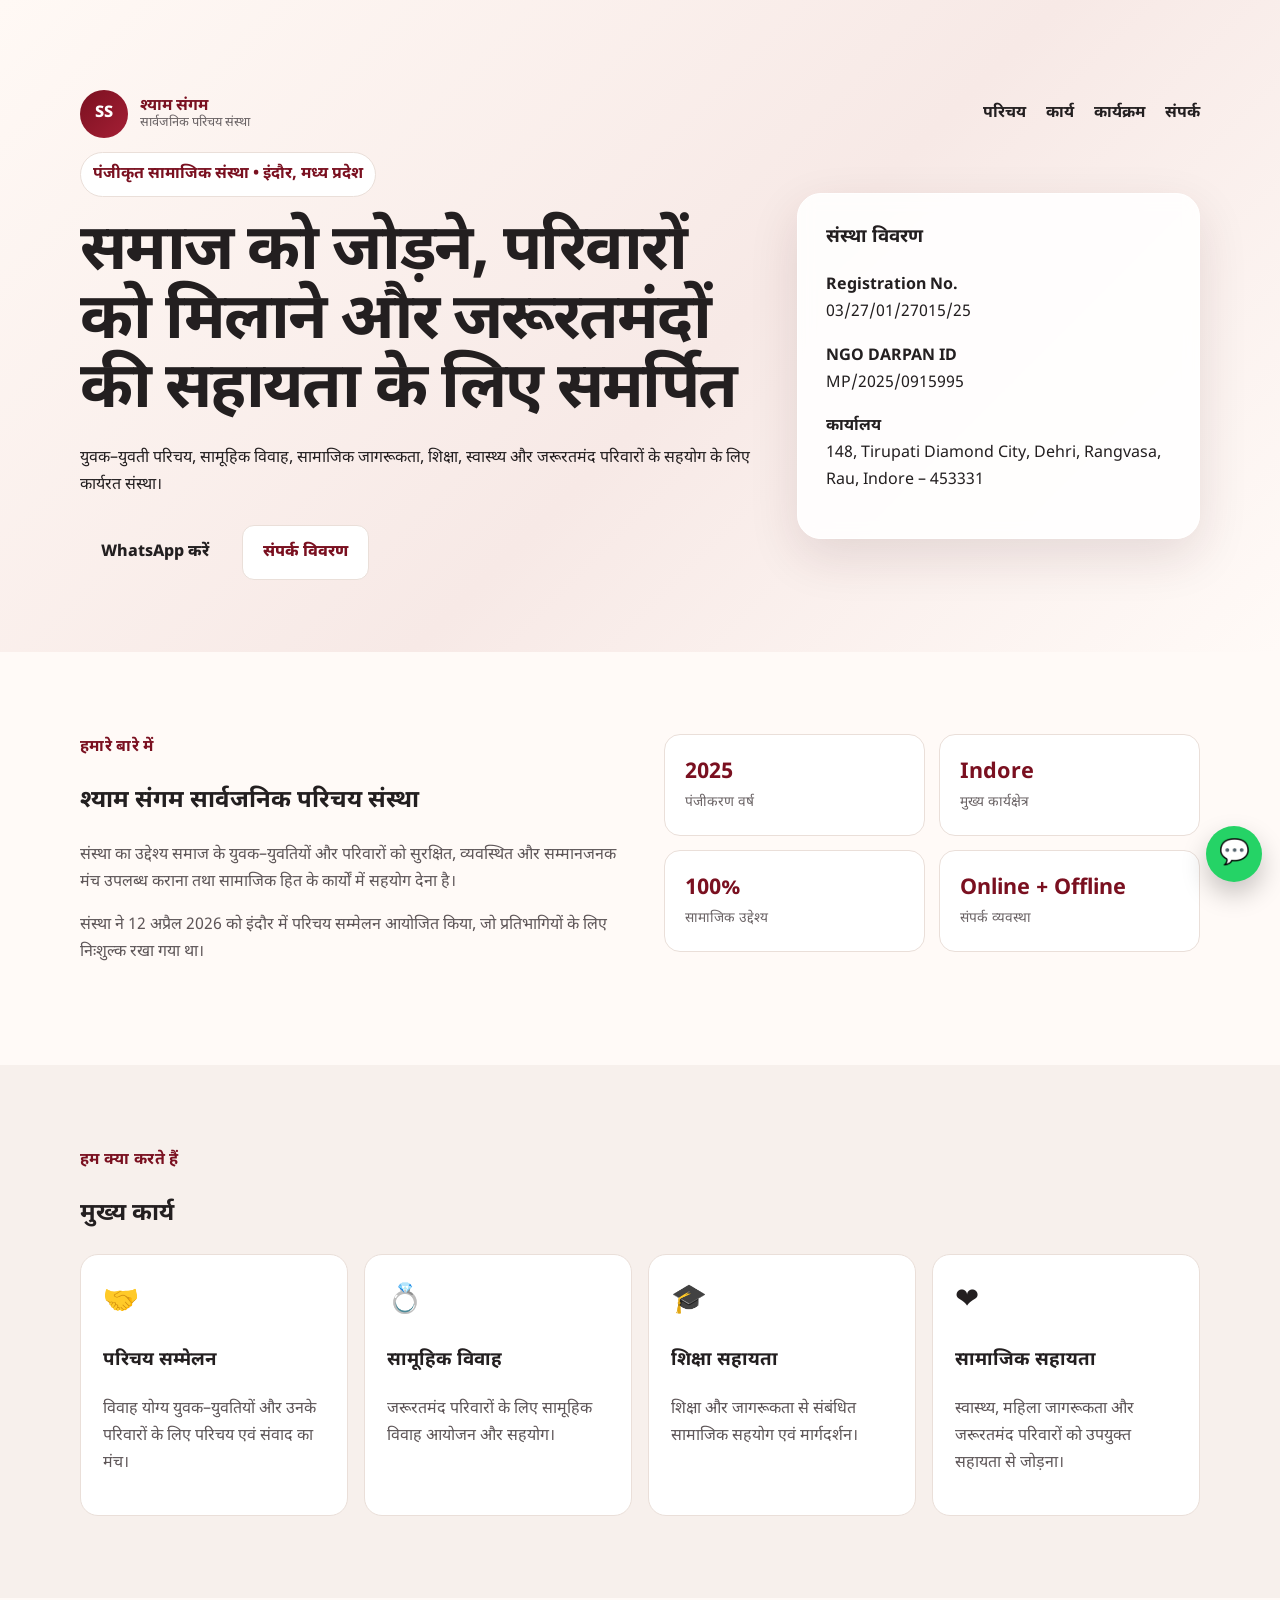
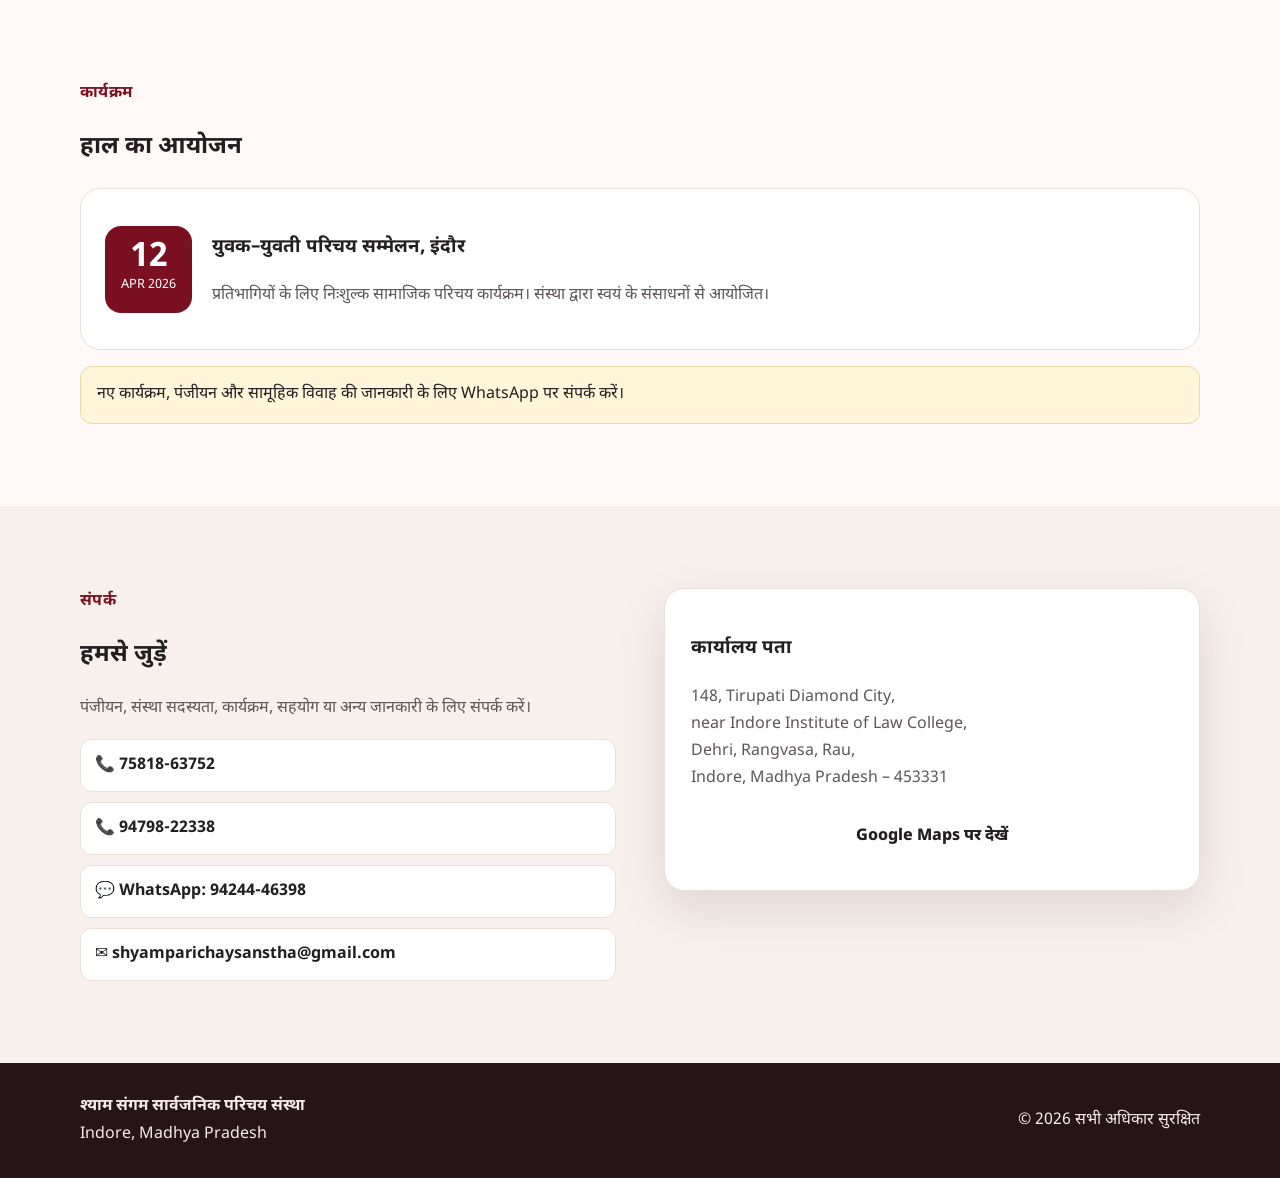
==== index.html @ 741720fa "Add files via upload" ====
<!doctype html>
<html lang="hi">
<head>
  <meta charset="utf-8" />
  <meta name="viewport" content="width=device-width, initial-scale=1" />
  <meta name="description" content="Shyam Sangam Sarvajanik Parichay Sanstha, Indore — Parichay Sammelan, Samuhik Vivah, Samajik Seva aur Parivarik Sahayata." />
  <title>Shyam Sangam Sarvajanik Parichay Sanstha | Indore</title>
  <link rel="preconnect" href="https://fonts.googleapis.com">
  <link rel="preconnect" href="https://fonts.gstatic.com" crossorigin>
  <link href="https://fonts.googleapis.com/css2?family=Noto+Sans+Devanagari:wght@400;500;600;700;800&display=swap" rel="stylesheet">
  <style>
:root{--primary:#7a1020;--primary2:#a51f35;--gold:#d7a43b;--ink:#231f20;--muted:#6a6365;--bg:#fffaf7;--card:#ffffff;--line:#eadfd9;--soft:#f7efeb;--green:#15803d;--shadow:0 18px 50px rgba(62,21,29,.12)}
*{box-sizing:border-box}html{scroll-behavior:smooth}body{margin:0;font-family:'Noto Sans Devanagari',system-ui,sans-serif;color:var(--ink);background:var(--bg);line-height:1.7}a{text-decoration:none;color:inherit}.container{width:min(1120px,calc(100% - 32px));margin:auto}.topbar{background:#351014;color:#fff;font-size:.92rem}.topbar-inner{display:flex;justify-content:space-between;gap:20px;padding:9px 0}.top-links{display:flex;gap:18px}.navbar{position:sticky;top:0;z-index:30;background:rgba(255,250,247,.96);backdrop-filter:blur(10px);border-bottom:1px solid rgba(122,16,32,.08)}.nav-inner{min-height:76px;display:flex;align-items:center;justify-content:space-between;gap:20px}.brand{display:flex;align-items:center;gap:12px}.logo-mark{width:48px;height:48px;border-radius:50%;display:grid;place-items:center;background:linear-gradient(135deg,var(--primary),var(--primary2));color:white;font-weight:800;font-size:1.5rem;box-shadow:0 8px 20px rgba(122,16,32,.2)}.brand-text{display:flex;flex-direction:column;line-height:1.2}.brand-text strong{font-size:1.15rem;color:var(--primary)}.brand-text span{font-size:.82rem;color:var(--muted)}.nav-links{display:flex;align-items:center;gap:20px;font-weight:600;font-size:.96rem}.nav-links a:hover{color:var(--primary)}.nav-cta{background:var(--primary);color:#fff!important;padding:10px 16px;border-radius:999px}.menu-btn{display:none;border:0;background:transparent;font-size:1.65rem}.hero{position:relative;overflow:hidden;padding:76px 0 72px;background:linear-gradient(135deg,#fff9f5 0%,#f7e9e6 55%,#fffaf7 100%)}.hero-grid{display:grid;grid-template-columns:1.25fr .75fr;gap:44px;align-items:center;position:relative;z-index:2}.hero-glow{position:absolute;border-radius:50%;filter:blur(4px);opacity:.4}.hero-glow-one{width:420px;height:420px;background:#f0c4bd;right:-160px;top:-120px}.hero-glow-two{width:280px;height:280px;background:#f3d9a8;left:-120px;bottom:-120px}.pill,.eyebrow{display:inline-flex;align-items:center;gap:8px;font-weight:700;color:var(--primary);letter-spacing:.02em}.pill{background:#fff;border:1px solid var(--line);padding:8px 13px;border-radius:999px;box-shadow:0 8px 30px rgba(55,25,30,.05)}h1{font-size:clamp(2.35rem,5vw,4.65rem);line-height:1.08;margin:22px 0 18px;letter-spacing:-.03em}.hero-lead{font-size:1.16rem;color:#51494b;max-width:760px}.hero-actions{display:flex;gap:12px;flex-wrap:wrap;margin:28px 0}.btn{display:inline-flex;align-items:center;justify-content:center;padding:13px 20px;border-radius:12px;font-weight:800;transition:.2s ease;border:1px solid transparent}.btn:hover{transform:translateY(-1px)}.btn-primary{background:linear-gradient(135deg,var(--primary),var(--primary2));color:#fff;box-shadow:0 10px 26px rgba(122,16,32,.2)}.btn-secondary{border-color:var(--line);background:#fff;color:var(--primary)}.btn-light{background:#fff;color:var(--primary)}.full{width:100%}.trust-row{display:grid;grid-template-columns:repeat(3,1fr);gap:12px;margin-top:28px}.trust-row div{background:rgba(255,255,255,.65);border:1px solid rgba(122,16,32,.08);padding:14px;border-radius:14px}.trust-row b,.trust-row span{display:block}.trust-row b{color:var(--primary);font-size:1.05rem}.trust-row span{font-size:.82rem;color:var(--muted)}.hero-card{background:rgba(255,255,255,.88);border:1px solid #fff;border-radius:24px;padding:28px;box-shadow:var(--shadow);backdrop-filter:blur(8px)}.hero-card-badge{display:inline-block;background:#f9e5e0;color:var(--primary);font-weight:800;padding:6px 10px;border-radius:8px;font-size:.82rem}.hero-card h2{font-size:1.6rem;line-height:1.3;margin:16px 0 18px}.detail-list{display:grid;gap:12px}.detail-list div{border-bottom:1px solid var(--line);padding-bottom:10px}.detail-list span,.detail-list strong{display:block}.detail-list span{font-size:.82rem;color:var(--muted)}.detail-list strong{font-size:.96rem;word-break:break-word}.card-link{display:inline-block;margin-top:16px;color:var(--primary);font-weight:800}.section{padding:82px 0}.section-alt{background:#f7f0ec}.two-col,.highlight-grid,.contact-grid{display:grid;grid-template-columns:1fr 1fr;gap:48px;align-items:start}.section-title{font-size:clamp(2rem,4vw,3rem);line-height:1.15;margin:10px 0 18px}.section p{color:#5e5658}.info-note{margin-top:22px;padding:16px 18px;border-left:4px solid var(--gold);background:#fff8e9;border-radius:10px}.feature-panel{display:grid;gap:14px}.feature-item{display:flex;gap:14px;padding:18px;background:#fff;border:1px solid var(--line);border-radius:16px;box-shadow:0 10px 30px rgba(64,29,36,.05)}.feature-item>span{width:34px;height:34px;flex:0 0 34px;border-radius:50%;display:grid;place-items:center;background:#ecf8ef;color:var(--green);font-weight:900}.feature-item b{font-size:1.04rem}.feature-item p{margin:3px 0 0;font-size:.92rem}.section-head{max-width:760px;margin-bottom:34px}.service-grid{display:grid;grid-template-columns:repeat(3,1fr);gap:18px}.service-card{background:#fff;border:1px solid var(--line);border-radius:18px;padding:24px;box-shadow:0 10px 30px rgba(53,20,26,.05)}.service-icon{font-size:1.8rem}.service-card h3{margin:10px 0 6px}.service-card p{margin:0;font-size:.95rem}.disclaimer{margin-top:18px;font-size:.86rem;background:#fff7df;border:1px solid #ead8a8;border-radius:12px;padding:12px 14px}.highlight-grid{align-items:center}.check-list{padding:0;margin:20px 0 26px;list-style:none}.check-list li{padding:8px 0 8px 30px;position:relative}.check-list li:before{content:'✓';position:absolute;left:0;top:8px;color:var(--green);font-weight:900}.quote-card{background:linear-gradient(145deg,var(--primary),#4f0a15);color:#fff;border-radius:28px;padding:34px;box-shadow:var(--shadow)}.quote-card p{color:#fff;font-size:1.3rem}.quote-card span{color:#f5d7dc}.quote-mark{font-size:4rem;line-height:.7;color:#e8bfc6}.event-section{background:#3f0c14;color:#fff}.event-card{display:grid;grid-template-columns:auto 1fr auto;gap:24px;align-items:center}.event-date{display:flex;align-items:center;gap:10px;background:#fff;color:var(--primary);border-radius:18px;padding:16px 20px}.event-date strong{font-size:2.6rem;line-height:1}.event-date span{font-size:.9rem;font-weight:800;line-height:1.15}.event-copy h2{margin:4px 0 8px;font-size:2rem}.event-copy p{color:#f0dfe2;margin:0}.event-section .eyebrow{color:#f4c7ce}.contact-buttons{display:grid;gap:10px;margin-top:22px}.contact-buttons a{background:#fff;border:1px solid var(--line);padding:13px 15px;border-radius:12px;font-weight:700}.address-card{background:#fff;border:1px solid var(--line);border-radius:22px;padding:28px;box-shadow:var(--shadow)}.address-icon{font-size:2rem}.address-card h3{font-size:1.4rem;margin:8px 0}.address-card p{margin-bottom:20px}footer{background:#241518;color:#f7e9ec;padding:30px 0}.footer-grid{display:grid;grid-template-columns:1.3fr 1fr auto;gap:24px;align-items:center}.footer-brand{font-weight:800}.footer-reg{display:grid;gap:4px;font-size:.85rem;color:#d9c6ca}.copyright{font-size:.85rem;color:#d9c6ca}.floating-wa{position:fixed;right:18px;bottom:18px;width:56px;height:56px;border-radius:50%;display:grid;place-items:center;background:#25D366;color:#fff;font-size:1.55rem;box-shadow:0 12px 26px rgba(0,0,0,.22);z-index:40}
@media(max-width:900px){.nav-links{display:none;position:absolute;top:76px;left:16px;right:16px;background:#fff;border:1px solid var(--line);border-radius:16px;padding:14px;box-shadow:var(--shadow);flex-direction:column;align-items:stretch}.nav-links.open{display:flex}.menu-btn{display:block}.hero-grid,.two-col,.highlight-grid,.contact-grid{grid-template-columns:1fr}.service-grid{grid-template-columns:1fr 1fr}.event-card{grid-template-columns:1fr}.footer-grid{grid-template-columns:1fr}.hero{padding-top:54px}}
@media(max-width:620px){.topbar-inner{flex-direction:column;gap:4px}.top-links{gap:10px;flex-wrap:wrap}.brand-text span{font-size:.74rem}.hero{padding:44px 0}.hero-card{padding:22px}.trust-row{grid-template-columns:1fr}.service-grid{grid-template-columns:1fr}.section{padding:60px 0}.event-date{width:max-content}.hero-actions .btn{width:100%}.container{width:min(100% - 24px,1120px)}h1{font-size:2.55rem}}
/* Compatibility with the compact homepage markup */
.nav{min-height:76px;display:flex;align-items:center;justify-content:space-between;gap:20px}.brand .logo{width:48px;height:48px;border-radius:50%;display:grid;place-items:center;background:linear-gradient(135deg,var(--primary),var(--primary2));color:#fff;font-weight:800}.brand>div:last-child{display:flex;flex-direction:column;line-height:1.2}.brand>div:last-child strong{color:var(--primary)}.brand>div:last-child span{font-size:.8rem;color:var(--muted)}.links{display:flex;gap:20px;font-weight:700}.menu{display:none;border:0;background:transparent;font-size:1.5rem}.badge{display:inline-block;background:#fff;border:1px solid var(--line);padding:8px 12px;border-radius:999px;color:var(--primary);font-weight:700}.hero-card h3{margin-top:0}.actions{display:flex;gap:12px;flex-wrap:wrap;margin-top:26px}.ghost{background:#fff;border-color:var(--line);color:var(--primary)}.alt{background:#f7f0ec}.stats{display:grid;grid-template-columns:1fr 1fr;gap:14px}.stats>div{padding:20px;background:#fff;border:1px solid var(--line);border-radius:16px}.stats b,.stats span{display:block}.stats b{font-size:1.35rem;color:var(--primary)}.stats span{font-size:.86rem;color:var(--muted)}.cards{display:grid;grid-template-columns:repeat(4,1fr);gap:16px}.cards article{background:#fff;border:1px solid var(--line);border-radius:18px;padding:22px}.cards .icon{font-size:1.8rem}.event{display:grid;grid-template-columns:auto 1fr;gap:20px;align-items:center;padding:24px;background:#fff;border:1px solid var(--line);border-radius:20px}.date{background:var(--primary);color:#fff;border-radius:16px;padding:16px;text-align:center}.date b,.date span{display:block}.date b{font-size:2.1rem;line-height:1}.date span{font-size:.8rem}.notice{margin-top:16px;padding:14px 16px;background:#fff6d9;border:1px solid #ead8a8;border-radius:12px}.contact-list{display:grid;gap:10px}.contact-list a{padding:12px 14px;background:#fff;border:1px solid var(--line);border-radius:12px;font-weight:700}.contact-card{background:#fff;border:1px solid var(--line);border-radius:20px;padding:26px;box-shadow:var(--shadow)}.wide{width:100%}.footer-grid{grid-template-columns:1fr auto}.float-wa{position:fixed;right:18px;bottom:18px;width:56px;height:56px;border-radius:50%;display:grid;place-items:center;background:#25D366;color:#fff;font-size:1.55rem;box-shadow:0 12px 26px rgba(0,0,0,.22);z-index:40}
@media(max-width:900px){.links{display:none;position:absolute;top:70px;left:16px;right:16px;background:#fff;border:1px solid var(--line);padding:14px;border-radius:14px;box-shadow:var(--shadow);flex-direction:column}.menu{display:block}.menu-open .links{display:flex}.cards{grid-template-columns:1fr 1fr}}
@media(max-width:620px){.cards{grid-template-columns:1fr}.stats{grid-template-columns:1fr}.event{grid-template-columns:1fr}.footer-grid{grid-template-columns:1fr}.actions .btn{width:100%}}

  </style>
</head>
<body>
  <header class="hero" id="home">
    <nav class="nav container">
      <div class="brand">
        <div class="logo">SS</div>
        <div><strong>श्याम संगम</strong><span>सार्वजनिक परिचय संस्था</span></div>
      </div>
      <button class="menu" aria-label="Menu" onclick="document.body.classList.toggle('menu-open')">☰</button>
      <div class="links">
        <a href="#about">परिचय</a><a href="#work">कार्य</a><a href="#events">कार्यक्रम</a><a href="#contact">संपर्क</a>
      </div>
    </nav>

    <div class="container hero-grid">
      <div>
        <span class="badge">पंजीकृत सामाजिक संस्था • इंदौर, मध्य प्रदेश</span>
        <h1>समाज को जोड़ने, परिवारों को मिलाने और जरूरतमंदों की सहायता के लिए समर्पित</h1>
        <p>युवक–युवती परिचय, सामूहिक विवाह, सामाजिक जागरूकता, शिक्षा, स्वास्थ्य और जरूरतमंद परिवारों के सहयोग के लिए कार्यरत संस्था।</p>
        <div class="actions">
          <a class="btn primary" href="https://wa.me/919424446398?text=नमस्ते%20श्याम%20संगम%20संस्था,%20मुझे%20जानकारी%20चाहिए।" target="_blank" rel="noopener">WhatsApp करें</a>
          <a class="btn ghost" href="#contact">संपर्क विवरण</a>
        </div>
      </div>
      <div class="hero-card">
        <h3>संस्था विवरण</h3>
        <p><b>Registration No.</b><br>03/27/01/27015/25</p>
        <p><b>NGO DARPAN ID</b><br>MP/2025/0915995</p>
        <p><b>कार्यालय</b><br>148, Tirupati Diamond City, Dehri, Rangvasa, Rau, Indore – 453331</p>
      </div>
    </div>
  </header>

  <main>
    <section class="section" id="about">
      <div class="container two-col">
        <div>
          <span class="eyebrow">हमारे बारे में</span>
          <h2>श्याम संगम सार्वजनिक परिचय संस्था</h2>
          <p>संस्था का उद्देश्य समाज के युवक–युवतियों और परिवारों को सुरक्षित, व्यवस्थित और सम्मानजनक मंच उपलब्ध कराना तथा सामाजिक हित के कार्यों में सहयोग देना है।</p>
          <p>संस्था ने 12 अप्रैल 2026 को इंदौर में परिचय सम्मेलन आयोजित किया, जो प्रतिभागियों के लिए निःशुल्क रखा गया था।</p>
        </div>
        <div class="stats">
          <div><b>2025</b><span>पंजीकरण वर्ष</span></div>
          <div><b>Indore</b><span>मुख्य कार्यक्षेत्र</span></div>
          <div><b>100%</b><span>सामाजिक उद्देश्य</span></div>
          <div><b>Online + Offline</b><span>संपर्क व्यवस्था</span></div>
        </div>
      </div>
    </section>

    <section class="section alt" id="work">
      <div class="container">
        <span class="eyebrow">हम क्या करते हैं</span>
        <h2>मुख्य कार्य</h2>
        <div class="cards">
          <article><div class="icon">🤝</div><h3>परिचय सम्मेलन</h3><p>विवाह योग्य युवक–युवतियों और उनके परिवारों के लिए परिचय एवं संवाद का मंच।</p></article>
          <article><div class="icon">💍</div><h3>सामूहिक विवाह</h3><p>जरूरतमंद परिवारों के लिए सामूहिक विवाह आयोजन और सहयोग।</p></article>
          <article><div class="icon">🎓</div><h3>शिक्षा सहायता</h3><p>शिक्षा और जागरूकता से संबंधित सामाजिक सहयोग एवं मार्गदर्शन।</p></article>
          <article><div class="icon">❤️</div><h3>सामाजिक सहायता</h3><p>स्वास्थ्य, महिला जागरूकता और जरूरतमंद परिवारों को उपयुक्त सहायता से जोड़ना।</p></article>
        </div>
      </div>
    </section>

    <section class="section" id="events">
      <div class="container">
        <span class="eyebrow">कार्यक्रम</span>
        <h2>हाल का आयोजन</h2>
        <div class="event">
          <div class="date"><b>12</b><span>APR 2026</span></div>
          <div><h3>युवक–युवती परिचय सम्मेलन, इंदौर</h3><p>प्रतिभागियों के लिए निःशुल्क सामाजिक परिचय कार्यक्रम। संस्था द्वारा स्वयं के संसाधनों से आयोजित।</p></div>
        </div>
        <div class="notice">नए कार्यक्रम, पंजीयन और सामूहिक विवाह की जानकारी के लिए WhatsApp पर संपर्क करें।</div>
      </div>
    </section>

    <section class="section alt" id="contact">
      <div class="container contact-grid">
        <div>
          <span class="eyebrow">संपर्क</span>
          <h2>हमसे जुड़ें</h2>
          <p>पंजीयन, संस्था सदस्यता, कार्यक्रम, सहयोग या अन्य जानकारी के लिए संपर्क करें।</p>
          <div class="contact-list">
            <a href="tel:+917581863752">📞 75818-63752</a>
            <a href="tel:+919479822338">📞 94798-22338</a>
            <a href="https://wa.me/919424446398" target="_blank" rel="noopener">💬 WhatsApp: 94244-46398</a>
            <a href="mailto:shyamparichaysanstha@gmail.com">✉️ shyamparichaysanstha@gmail.com</a>
          </div>
        </div>
        <div class="contact-card">
          <h3>कार्यालय पता</h3>
          <p>148, Tirupati Diamond City,<br>near Indore Institute of Law College,<br>Dehri, Rangvasa, Rau,<br>Indore, Madhya Pradesh – 453331</p>
          <a class="btn primary wide" href="https://www.google.com/maps/search/?api=1&query=148+Tirupati+Diamond+City+Dehri+Rangvasa+Rau+Indore+453331" target="_blank" rel="noopener">Google Maps पर देखें</a>
        </div>
      </div>
    </section>
  </main>

  <footer>
    <div class="container footer-grid">
      <div><b>श्याम संगम सार्वजनिक परिचय संस्था</b><br><span>Indore, Madhya Pradesh</span></div>
      <div>© <span id="year"></span> सभी अधिकार सुरक्षित</div>
    </div>
  </footer>
  <a class="float-wa" href="https://wa.me/919424446398?text=नमस्ते%20श्याम%20संगम%20संस्था" target="_blank" rel="noopener" aria-label="WhatsApp">💬</a>
  <script>
const menuBtn=document.getElementById('menuBtn');
const navLinks=document.getElementById('navLinks');
if(menuBtn&&navLinks){menuBtn.addEventListener('click',()=>{const open=navLinks.classList.toggle('open');menuBtn.setAttribute('aria-expanded',open?'true':'false');});navLinks.querySelectorAll('a').forEach(a=>a.addEventListener('click',()=>{navLinks.classList.remove('open');menuBtn.setAttribute('aria-expanded','false');}));}
const year=document.getElementById('year');if(year)year.textContent=new Date().getFullYear();

  </script>
</body>
</html>
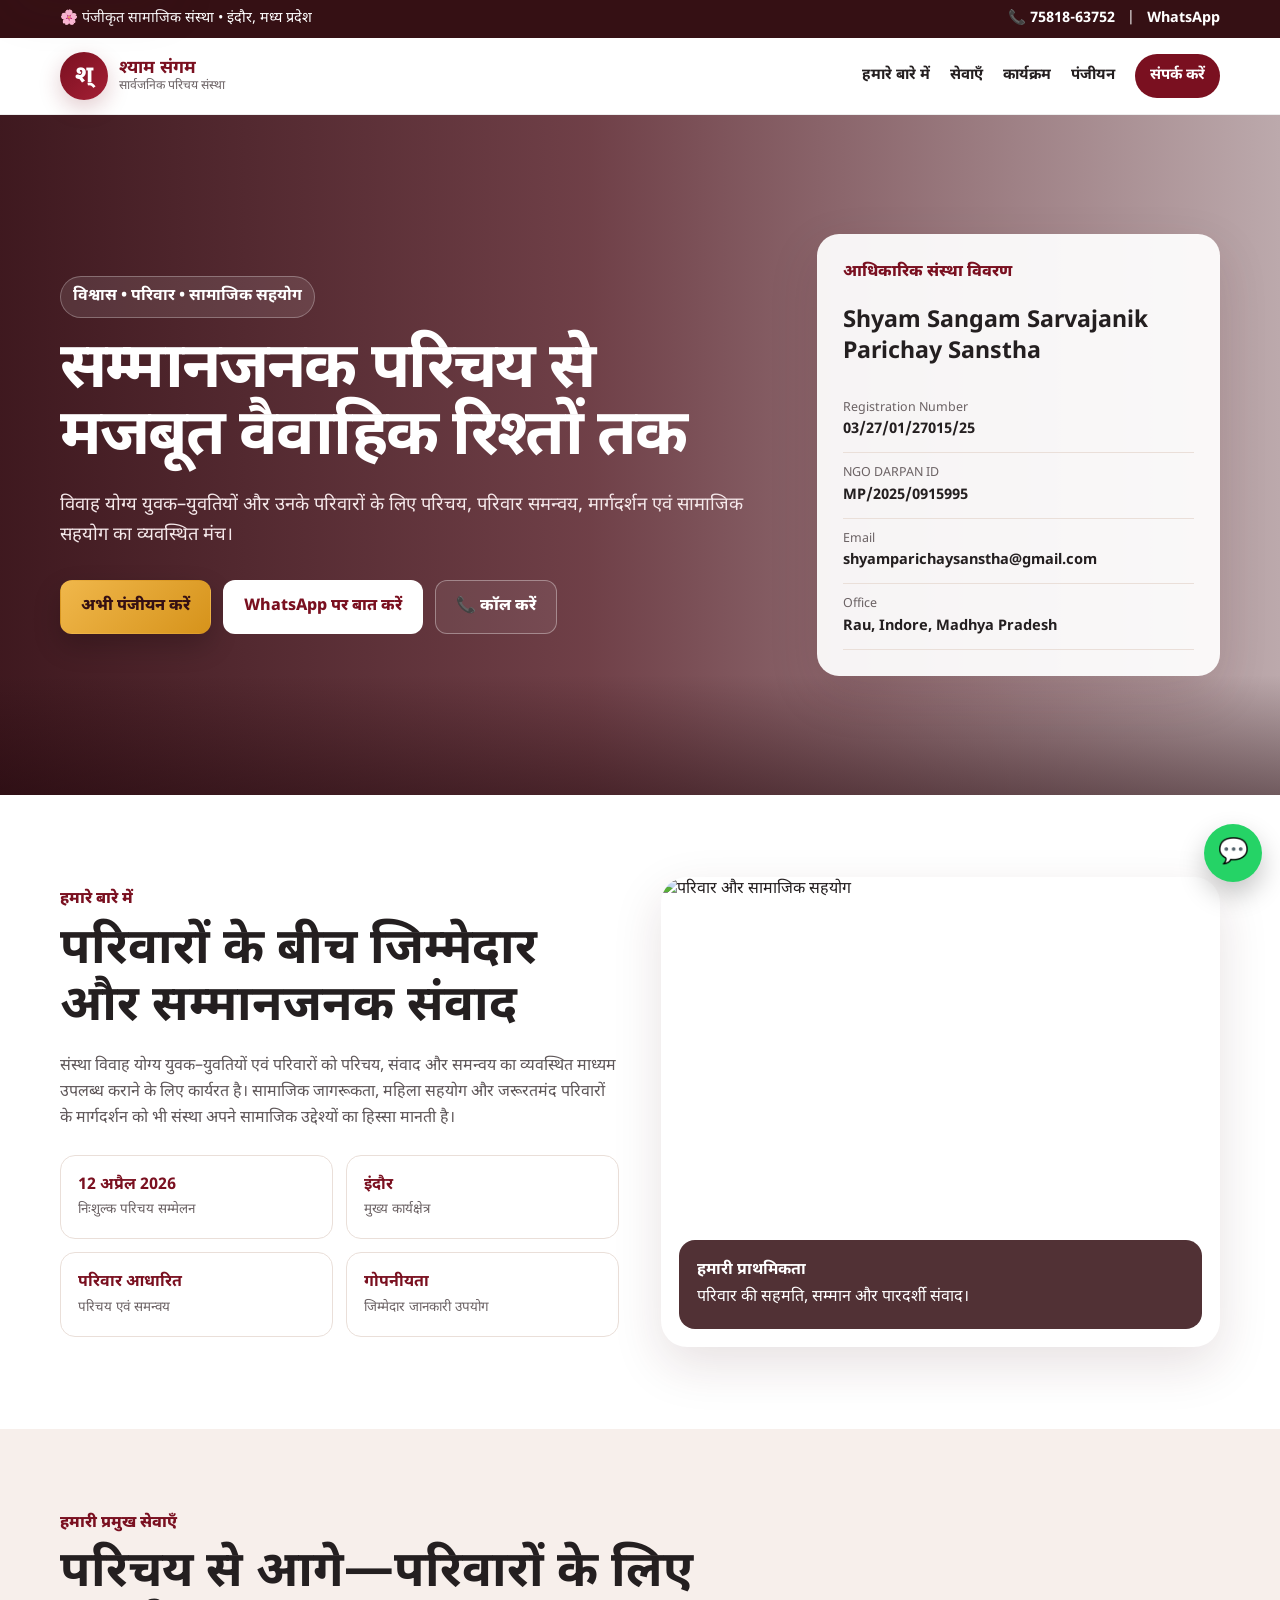
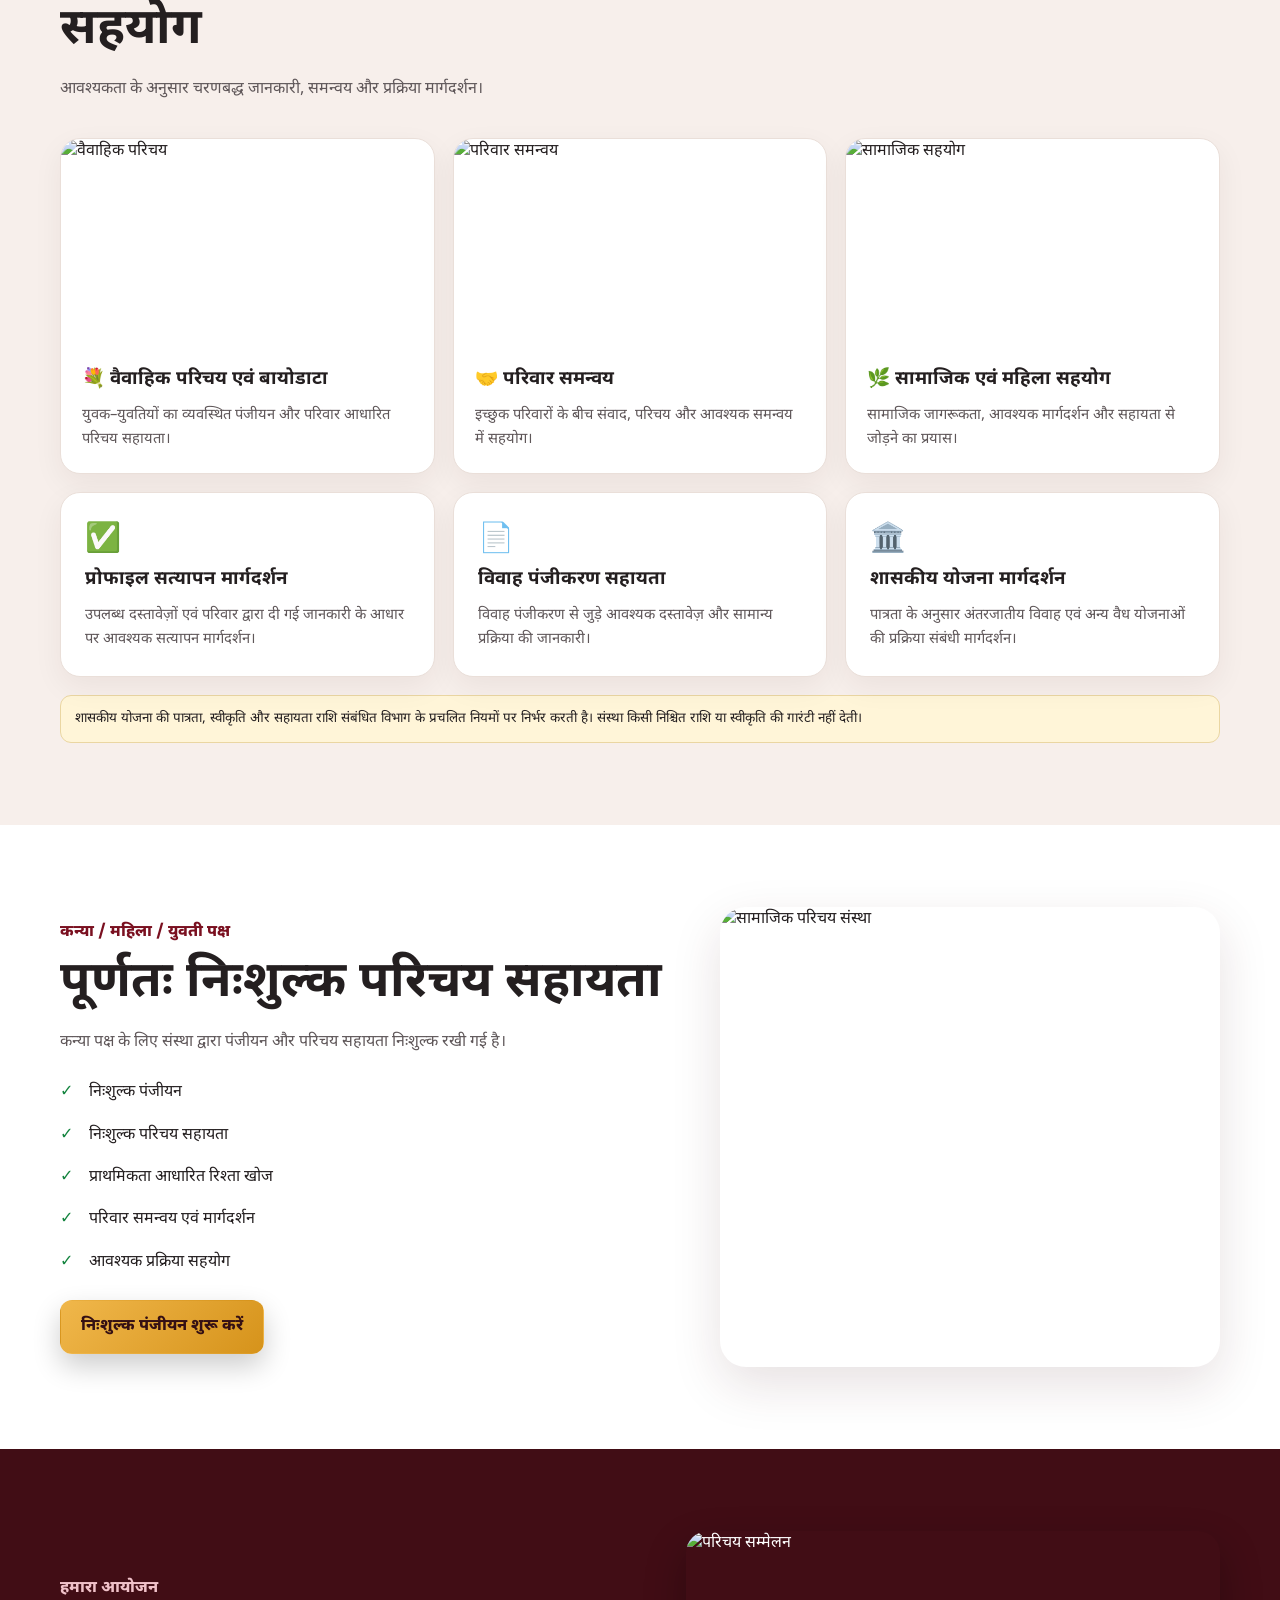
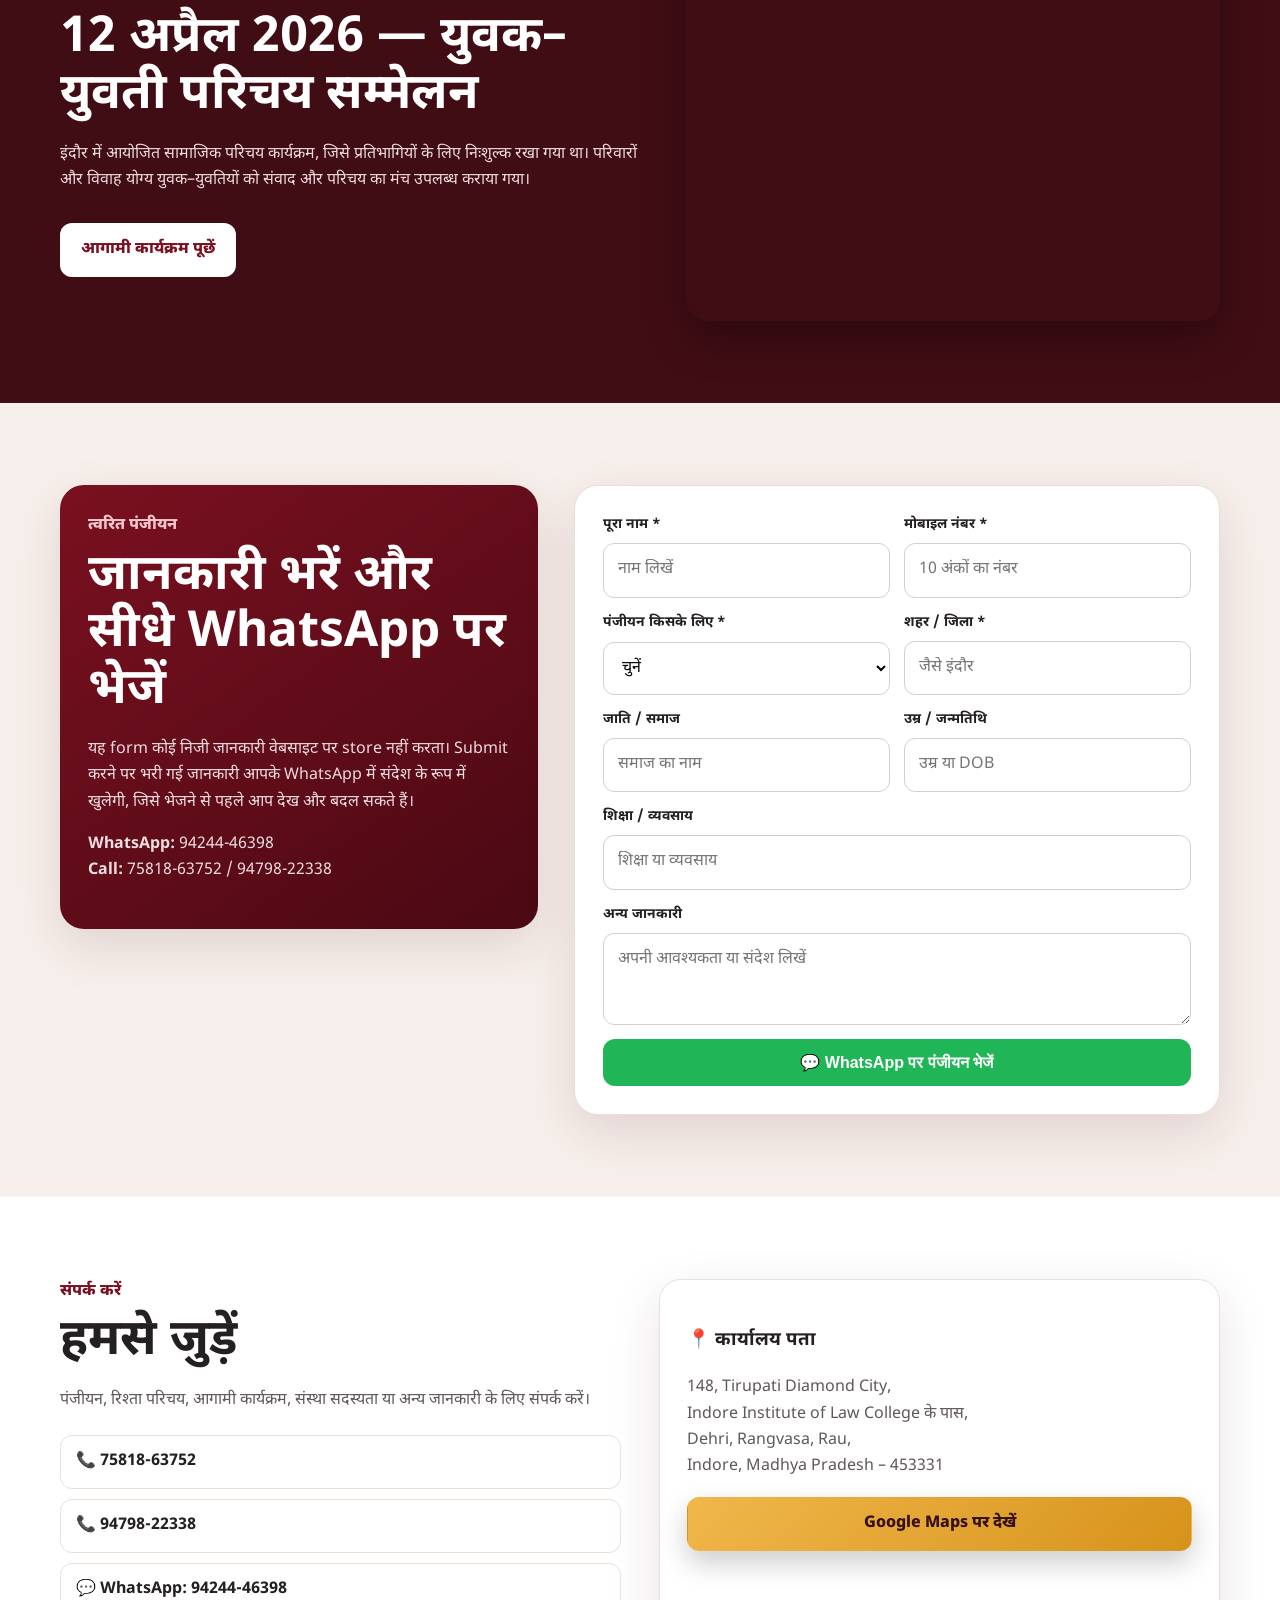
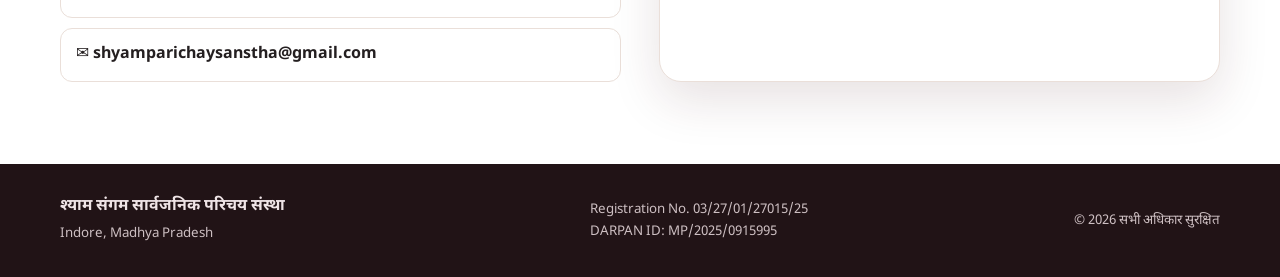
==== commit 22ecaa71: "Publish enhanced Hindi homepage" ====
--- a/index.html
+++ b/index.html
@@ -1,135 +1,185 @@
 <!doctype html>
 <html lang="hi">
 <head>
-  <meta charset="utf-8" />
-  <meta name="viewport" content="width=device-width, initial-scale=1" />
-  <meta name="description" content="Shyam Sangam Sarvajanik Parichay Sanstha, Indore — Parichay Sammelan, Samuhik Vivah, Samajik Seva aur Parivarik Sahayata." />
-  <title>Shyam Sangam Sarvajanik Parichay Sanstha | Indore</title>
-  <link rel="preconnect" href="https://fonts.googleapis.com">
-  <link rel="preconnect" href="https://fonts.gstatic.com" crossorigin>
-  <link href="https://fonts.googleapis.com/css2?family=Noto+Sans+Devanagari:wght@400;500;600;700;800&display=swap" rel="stylesheet">
-  <style>
-:root{--primary:#7a1020;--primary2:#a51f35;--gold:#d7a43b;--ink:#231f20;--muted:#6a6365;--bg:#fffaf7;--card:#ffffff;--line:#eadfd9;--soft:#f7efeb;--green:#15803d;--shadow:0 18px 50px rgba(62,21,29,.12)}
-*{box-sizing:border-box}html{scroll-behavior:smooth}body{margin:0;font-family:'Noto Sans Devanagari',system-ui,sans-serif;color:var(--ink);background:var(--bg);line-height:1.7}a{text-decoration:none;color:inherit}.container{width:min(1120px,calc(100% - 32px));margin:auto}.topbar{background:#351014;color:#fff;font-size:.92rem}.topbar-inner{display:flex;justify-content:space-between;gap:20px;padding:9px 0}.top-links{display:flex;gap:18px}.navbar{position:sticky;top:0;z-index:30;background:rgba(255,250,247,.96);backdrop-filter:blur(10px);border-bottom:1px solid rgba(122,16,32,.08)}.nav-inner{min-height:76px;display:flex;align-items:center;justify-content:space-between;gap:20px}.brand{display:flex;align-items:center;gap:12px}.logo-mark{width:48px;height:48px;border-radius:50%;display:grid;place-items:center;background:linear-gradient(135deg,var(--primary),var(--primary2));color:white;font-weight:800;font-size:1.5rem;box-shadow:0 8px 20px rgba(122,16,32,.2)}.brand-text{display:flex;flex-direction:column;line-height:1.2}.brand-text strong{font-size:1.15rem;color:var(--primary)}.brand-text span{font-size:.82rem;color:var(--muted)}.nav-links{display:flex;align-items:center;gap:20px;font-weight:600;font-size:.96rem}.nav-links a:hover{color:var(--primary)}.nav-cta{background:var(--primary);color:#fff!important;padding:10px 16px;border-radius:999px}.menu-btn{display:none;border:0;background:transparent;font-size:1.65rem}.hero{position:relative;overflow:hidden;padding:76px 0 72px;background:linear-gradient(135deg,#fff9f5 0%,#f7e9e6 55%,#fffaf7 100%)}.hero-grid{display:grid;grid-template-columns:1.25fr .75fr;gap:44px;align-items:center;position:relative;z-index:2}.hero-glow{position:absolute;border-radius:50%;filter:blur(4px);opacity:.4}.hero-glow-one{width:420px;height:420px;background:#f0c4bd;right:-160px;top:-120px}.hero-glow-two{width:280px;height:280px;background:#f3d9a8;left:-120px;bottom:-120px}.pill,.eyebrow{display:inline-flex;align-items:center;gap:8px;font-weight:700;color:var(--primary);letter-spacing:.02em}.pill{background:#fff;border:1px solid var(--line);padding:8px 13px;border-radius:999px;box-shadow:0 8px 30px rgba(55,25,30,.05)}h1{font-size:clamp(2.35rem,5vw,4.65rem);line-height:1.08;margin:22px 0 18px;letter-spacing:-.03em}.hero-lead{font-size:1.16rem;color:#51494b;max-width:760px}.hero-actions{display:flex;gap:12px;flex-wrap:wrap;margin:28px 0}.btn{display:inline-flex;align-items:center;justify-content:center;padding:13px 20px;border-radius:12px;font-weight:800;transition:.2s ease;border:1px solid transparent}.btn:hover{transform:translateY(-1px)}.btn-primary{background:linear-gradient(135deg,var(--primary),var(--primary2));color:#fff;box-shadow:0 10px 26px rgba(122,16,32,.2)}.btn-secondary{border-color:var(--line);background:#fff;color:var(--primary)}.btn-light{background:#fff;color:var(--primary)}.full{width:100%}.trust-row{display:grid;grid-template-columns:repeat(3,1fr);gap:12px;margin-top:28px}.trust-row div{background:rgba(255,255,255,.65);border:1px solid rgba(122,16,32,.08);padding:14px;border-radius:14px}.trust-row b,.trust-row span{display:block}.trust-row b{color:var(--primary);font-size:1.05rem}.trust-row span{font-size:.82rem;color:var(--muted)}.hero-card{background:rgba(255,255,255,.88);border:1px solid #fff;border-radius:24px;padding:28px;box-shadow:var(--shadow);backdrop-filter:blur(8px)}.hero-card-badge{display:inline-block;background:#f9e5e0;color:var(--primary);font-weight:800;padding:6px 10px;border-radius:8px;font-size:.82rem}.hero-card h2{font-size:1.6rem;line-height:1.3;margin:16px 0 18px}.detail-list{display:grid;gap:12px}.detail-list div{border-bottom:1px solid var(--line);padding-bottom:10px}.detail-list span,.detail-list strong{display:block}.detail-list span{font-size:.82rem;color:var(--muted)}.detail-list strong{font-size:.96rem;word-break:break-word}.card-link{display:inline-block;margin-top:16px;color:var(--primary);font-weight:800}.section{padding:82px 0}.section-alt{background:#f7f0ec}.two-col,.highlight-grid,.contact-grid{display:grid;grid-template-columns:1fr 1fr;gap:48px;align-items:start}.section-title{font-size:clamp(2rem,4vw,3rem);line-height:1.15;margin:10px 0 18px}.section p{color:#5e5658}.info-note{margin-top:22px;padding:16px 18px;border-left:4px solid var(--gold);background:#fff8e9;border-radius:10px}.feature-panel{display:grid;gap:14px}.feature-item{display:flex;gap:14px;padding:18px;background:#fff;border:1px solid var(--line);border-radius:16px;box-shadow:0 10px 30px rgba(64,29,36,.05)}.feature-item>span{width:34px;height:34px;flex:0 0 34px;border-radius:50%;display:grid;place-items:center;background:#ecf8ef;color:var(--green);font-weight:900}.feature-item b{font-size:1.04rem}.feature-item p{margin:3px 0 0;font-size:.92rem}.section-head{max-width:760px;margin-bottom:34px}.service-grid{display:grid;grid-template-columns:repeat(3,1fr);gap:18px}.service-card{background:#fff;border:1px solid var(--line);border-radius:18px;padding:24px;box-shadow:0 10px 30px rgba(53,20,26,.05)}.service-icon{font-size:1.8rem}.service-card h3{margin:10px 0 6px}.service-card p{margin:0;font-size:.95rem}.disclaimer{margin-top:18px;font-size:.86rem;background:#fff7df;border:1px solid #ead8a8;border-radius:12px;padding:12px 14px}.highlight-grid{align-items:center}.check-list{padding:0;margin:20px 0 26px;list-style:none}.check-list li{padding:8px 0 8px 30px;position:relative}.check-list li:before{content:'✓';position:absolute;left:0;top:8px;color:var(--green);font-weight:900}.quote-card{background:linear-gradient(145deg,var(--primary),#4f0a15);color:#fff;border-radius:28px;padding:34px;box-shadow:var(--shadow)}.quote-card p{color:#fff;font-size:1.3rem}.quote-card span{color:#f5d7dc}.quote-mark{font-size:4rem;line-height:.7;color:#e8bfc6}.event-section{background:#3f0c14;color:#fff}.event-card{display:grid;grid-template-columns:auto 1fr auto;gap:24px;align-items:center}.event-date{display:flex;align-items:center;gap:10px;background:#fff;color:var(--primary);border-radius:18px;padding:16px 20px}.event-date strong{font-size:2.6rem;line-height:1}.event-date span{font-size:.9rem;font-weight:800;line-height:1.15}.event-copy h2{margin:4px 0 8px;font-size:2rem}.event-copy p{color:#f0dfe2;margin:0}.event-section .eyebrow{color:#f4c7ce}.contact-buttons{display:grid;gap:10px;margin-top:22px}.contact-buttons a{background:#fff;border:1px solid var(--line);padding:13px 15px;border-radius:12px;font-weight:700}.address-card{background:#fff;border:1px solid var(--line);border-radius:22px;padding:28px;box-shadow:var(--shadow)}.address-icon{font-size:2rem}.address-card h3{font-size:1.4rem;margin:8px 0}.address-card p{margin-bottom:20px}footer{background:#241518;color:#f7e9ec;padding:30px 0}.footer-grid{display:grid;grid-template-columns:1.3fr 1fr auto;gap:24px;align-items:center}.footer-brand{font-weight:800}.footer-reg{display:grid;gap:4px;font-size:.85rem;color:#d9c6ca}.copyright{font-size:.85rem;color:#d9c6ca}.floating-wa{position:fixed;right:18px;bottom:18px;width:56px;height:56px;border-radius:50%;display:grid;place-items:center;background:#25D366;color:#fff;font-size:1.55rem;box-shadow:0 12px 26px rgba(0,0,0,.22);z-index:40}
-@media(max-width:900px){.nav-links{display:none;position:absolute;top:76px;left:16px;right:16px;background:#fff;border:1px solid var(--line);border-radius:16px;padding:14px;box-shadow:var(--shadow);flex-direction:column;align-items:stretch}.nav-links.open{display:flex}.menu-btn{display:block}.hero-grid,.two-col,.highlight-grid,.contact-grid{grid-template-columns:1fr}.service-grid{grid-template-columns:1fr 1fr}.event-card{grid-template-columns:1fr}.footer-grid{grid-template-columns:1fr}.hero{padding-top:54px}}
-@media(max-width:620px){.topbar-inner{flex-direction:column;gap:4px}.top-links{gap:10px;flex-wrap:wrap}.brand-text span{font-size:.74rem}.hero{padding:44px 0}.hero-card{padding:22px}.trust-row{grid-template-columns:1fr}.service-grid{grid-template-columns:1fr}.section{padding:60px 0}.event-date{width:max-content}.hero-actions .btn{width:100%}.container{width:min(100% - 24px,1120px)}h1{font-size:2.55rem}}
-/* Compatibility with the compact homepage markup */
-.nav{min-height:76px;display:flex;align-items:center;justify-content:space-between;gap:20px}.brand .logo{width:48px;height:48px;border-radius:50%;display:grid;place-items:center;background:linear-gradient(135deg,var(--primary),var(--primary2));color:#fff;font-weight:800}.brand>div:last-child{display:flex;flex-direction:column;line-height:1.2}.brand>div:last-child strong{color:var(--primary)}.brand>div:last-child span{font-size:.8rem;color:var(--muted)}.links{display:flex;gap:20px;font-weight:700}.menu{display:none;border:0;background:transparent;font-size:1.5rem}.badge{display:inline-block;background:#fff;border:1px solid var(--line);padding:8px 12px;border-radius:999px;color:var(--primary);font-weight:700}.hero-card h3{margin-top:0}.actions{display:flex;gap:12px;flex-wrap:wrap;margin-top:26px}.ghost{background:#fff;border-color:var(--line);color:var(--primary)}.alt{background:#f7f0ec}.stats{display:grid;grid-template-columns:1fr 1fr;gap:14px}.stats>div{padding:20px;background:#fff;border:1px solid var(--line);border-radius:16px}.stats b,.stats span{display:block}.stats b{font-size:1.35rem;color:var(--primary)}.stats span{font-size:.86rem;color:var(--muted)}.cards{display:grid;grid-template-columns:repeat(4,1fr);gap:16px}.cards article{background:#fff;border:1px solid var(--line);border-radius:18px;padding:22px}.cards .icon{font-size:1.8rem}.event{display:grid;grid-template-columns:auto 1fr;gap:20px;align-items:center;padding:24px;background:#fff;border:1px solid var(--line);border-radius:20px}.date{background:var(--primary);color:#fff;border-radius:16px;padding:16px;text-align:center}.date b,.date span{display:block}.date b{font-size:2.1rem;line-height:1}.date span{font-size:.8rem}.notice{margin-top:16px;padding:14px 16px;background:#fff6d9;border:1px solid #ead8a8;border-radius:12px}.contact-list{display:grid;gap:10px}.contact-list a{padding:12px 14px;background:#fff;border:1px solid var(--line);border-radius:12px;font-weight:700}.contact-card{background:#fff;border:1px solid var(--line);border-radius:20px;padding:26px;box-shadow:var(--shadow)}.wide{width:100%}.footer-grid{grid-template-columns:1fr auto}.float-wa{position:fixed;right:18px;bottom:18px;width:56px;height:56px;border-radius:50%;display:grid;place-items:center;background:#25D366;color:#fff;font-size:1.55rem;box-shadow:0 12px 26px rgba(0,0,0,.22);z-index:40}
-@media(max-width:900px){.links{display:none;position:absolute;top:70px;left:16px;right:16px;background:#fff;border:1px solid var(--line);padding:14px;border-radius:14px;box-shadow:var(--shadow);flex-direction:column}.menu{display:block}.menu-open .links{display:flex}.cards{grid-template-columns:1fr 1fr}}
-@media(max-width:620px){.cards{grid-template-columns:1fr}.stats{grid-template-columns:1fr}.event{grid-template-columns:1fr}.footer-grid{grid-template-columns:1fr}.actions .btn{width:100%}}
-
-  </style>
+<meta charset="utf-8">
+<meta name="viewport" content="width=device-width,initial-scale=1">
+<meta name="theme-color" content="#7a1020">
+<meta name="robots" content="index,follow,max-image-preview:large">
+<meta name="referrer" content="strict-origin-when-cross-origin">
+<link rel="canonical" href="https://shyamparichaysanstha.github.io/">
+<meta property="og:locale" content="hi_IN">
+<meta property="og:type" content="website">
+<meta property="og:site_name" content="श्याम संगम सार्वजनिक परिचय संस्था">
+<meta property="og:title" content="श्याम संगम सार्वजनिक परिचय संस्था | इंदौर">
+<meta property="og:description" content="वैवाहिक परिचय, परिवार समन्वय, परिचय सम्मेलन एवं सामाजिक सहयोग के लिए इंदौर की पंजीकृत सामाजिक संस्था।">
+<meta property="og:url" content="https://shyamparichaysanstha.github.io/">
+<meta property="og:image" content="https://raw.githubusercontent.com/shyamsangam/Shyam-Sangam-Sarvajanik-Parichay-Sanstha/main/banner.jpg">
+<meta name="twitter:card" content="summary_large_image">
+<meta name="twitter:title" content="श्याम संगम सार्वजनिक परिचय संस्था | इंदौर">
+<meta name="twitter:description" content="वैवाहिक परिचय, परिवार समन्वय, परिचय सम्मेलन एवं सामाजिक सहयोग।">
+<meta name="twitter:image" content="https://raw.githubusercontent.com/shyamsangam/Shyam-Sangam-Sarvajanik-Parichay-Sanstha/main/banner.jpg">
+<meta name="description" content="श्याम संगम सार्वजनिक परिचय संस्था, इंदौर — वैवाहिक परिचय, परिवार समन्वय, परिचय सम्मेलन एवं सामाजिक सहयोग।">
+<title>श्याम संगम सार्वजनिक परिचय संस्था | इंदौर</title>
+<script type="application/ld+json">
+{
+  "@context":"https://schema.org",
+  "@type":"NGO",
+  "name":"श्याम संगम सार्वजनिक परिचय संस्था",
+  "alternateName":"Shyam Sangam Sarvajanik Parichay Sanstha",
+  "url":"https://shyamparichaysanstha.github.io/",
+  "email":"shyamparichaysanstha@gmail.com",
+  "telephone":["+91-75818-63752","+91-94798-22338","+91-94244-46398"],
+  "identifier":[
+    {"@type":"PropertyValue","name":"Registration Number","value":"03/27/01/27015/25"},
+    {"@type":"PropertyValue","name":"NGO DARPAN ID","value":"MP/2025/0915995"}
+  ],
+  "address":{
+    "@type":"PostalAddress",
+    "streetAddress":"148, Tirupati Diamond City, Dehri, Rangvasa, Rau",
+    "addressLocality":"Indore",
+    "addressRegion":"Madhya Pradesh",
+    "postalCode":"453331",
+    "addressCountry":"IN"
+  }
+}
+</script>
+<link rel="preconnect" href="https://fonts.googleapis.com">
+<link rel="preconnect" href="https://fonts.gstatic.com" crossorigin>
+<link href="https://fonts.googleapis.com/css2?family=Noto+Sans+Devanagari:wght@400;500;600;700;800&display=swap" rel="stylesheet">
+<style>
+:root{--maroon:#7a1020;--maroon2:#a51f35;--gold:#d7a43b;--ink:#241f20;--muted:#6b6264;--cream:#fff9f5;--soft:#f7efeb;--line:#eadfd9;--green:#12833d;--shadow:0 18px 50px rgba(67,20,30,.13)}
+*{box-sizing:border-box}html{scroll-behavior:smooth}body{margin:0;font-family:"Noto Sans Devanagari",system-ui,sans-serif;color:var(--ink);background:#fff;line-height:1.65}a{text-decoration:none;color:inherit}img{max-width:100%;display:block}.container{width:min(1160px,calc(100% - 32px));margin:auto}
+.top{background:#351014;color:#fff}.top .container{min-height:38px;display:flex;align-items:center;justify-content:space-between;gap:16px;font-size:.9rem}.top a{font-weight:700}
+.nav{position:sticky;top:0;z-index:30;background:rgba(255,255,255,.96);backdrop-filter:blur(12px);border-bottom:1px solid #eee}.navin{min-height:76px;display:flex;align-items:center;justify-content:space-between;gap:16px}.brand{display:flex;align-items:center;gap:11px}.mark{width:48px;height:48px;border-radius:50%;display:grid;place-items:center;background:linear-gradient(135deg,var(--maroon),var(--maroon2));color:#fff;font-size:1.45rem;font-weight:800;box-shadow:0 8px 22px rgba(122,16,32,.22)}.brand b,.brand span{display:block;line-height:1.2}.brand b{color:var(--maroon);font-size:1.12rem}.brand span{color:var(--muted);font-size:.77rem}.links{display:flex;gap:20px;align-items:center;font-weight:700;font-size:.94rem}.links a:hover{color:var(--maroon)}.navcta{background:var(--maroon);color:#fff!important;padding:10px 15px;border-radius:999px}.menubtn{display:none;border:0;background:none;font-size:1.7rem}
+.hero{min-height:680px;position:relative;display:grid;align-items:center;color:#fff;background:
+linear-gradient(90deg,rgba(48,7,14,.93) 0%,rgba(71,10,20,.78) 46%,rgba(63,9,17,.35) 100%),
+url("https://raw.githubusercontent.com/shyamsangam/Shyam-Sangam-Sarvajanik-Parichay-Sanstha/main/banner.jpg") center/cover no-repeat}
+.hero::after{content:"";position:absolute;inset:auto 0 0;height:120px;background:linear-gradient(transparent,rgba(30,5,10,.48))}
+.heroin{position:relative;z-index:2;display:grid;grid-template-columns:1.15fr .65fr;gap:44px;align-items:center;padding:80px 0}.tag{display:inline-flex;padding:7px 12px;border:1px solid rgba(255,255,255,.28);background:rgba(255,255,255,.1);border-radius:999px;font-weight:700}.hero h1{font-size:clamp(2.65rem,5vw,5rem);line-height:1.05;margin:20px 0 18px;letter-spacing:-.03em}.hero p{font-size:1.15rem;color:#f5e8ea;max-width:780px}.actions{display:flex;gap:12px;flex-wrap:wrap;margin-top:28px}.btn{display:inline-flex;align-items:center;justify-content:center;padding:13px 20px;border-radius:12px;font-weight:800;border:1px solid transparent;cursor:pointer}.primary{background:linear-gradient(135deg,#f0b74b,#d6931b);color:#351014;box-shadow:0 12px 28px rgba(0,0,0,.2)}.light{background:#fff;color:var(--maroon)}.ghost{border-color:rgba(255,255,255,.35);color:#fff;background:rgba(255,255,255,.07)}.heroCard{background:rgba(255,255,255,.93);color:var(--ink);padding:26px;border-radius:22px;box-shadow:var(--shadow)}.heroCard .mini{color:var(--maroon);font-weight:800}.heroCard h2{font-size:1.45rem;line-height:1.35}.heroCard .row{padding:10px 0;border-bottom:1px solid var(--line)}.heroCard .row span,.heroCard .row b{display:block}.heroCard .row span{font-size:.78rem;color:var(--muted)}.heroCard .row b{font-size:.91rem;word-break:break-word}
+.section{padding:82px 0}.alt{background:var(--soft)}.eyebrow{color:var(--maroon);font-weight:800}.title{font-size:clamp(2rem,4vw,3.1rem);line-height:1.15;margin:9px 0 17px}.head{max-width:780px;margin-bottom:34px}.head p,.section p{color:#5f5759}
+.about{display:grid;grid-template-columns:1fr 1fr;gap:42px;align-items:center}.photoCard{position:relative;border-radius:26px;overflow:hidden;box-shadow:var(--shadow);min-height:470px}.photoCard img{width:100%;height:100%;min-height:470px;object-fit:cover}.photoCaption{position:absolute;left:18px;right:18px;bottom:18px;padding:18px;border-radius:16px;color:#fff;background:rgba(53,16,20,.86);backdrop-filter:blur(7px)}.facts{display:grid;grid-template-columns:1fr 1fr;gap:13px;margin-top:22px}.fact{padding:17px;background:#fff;border:1px solid var(--line);border-radius:15px}.fact b,.fact span{display:block}.fact b{color:var(--maroon)}.fact span{font-size:.84rem;color:var(--muted)}
+.cards{display:grid;grid-template-columns:repeat(3,1fr);gap:18px}.card{overflow:hidden;background:#fff;border:1px solid var(--line);border-radius:20px;box-shadow:0 10px 30px rgba(50,20,25,.06)}.card img{width:100%;height:205px;object-fit:cover}.card .body{padding:21px}.card h3{margin:0 0 8px}.card p{margin:0;font-size:.92rem}.iconCard{padding:24px}.icon{font-size:1.8rem}
+.free{display:grid;grid-template-columns:1fr .8fr;gap:35px;align-items:center}.freePhoto{border-radius:26px;overflow:hidden;box-shadow:var(--shadow)}.freePhoto img{width:100%;height:460px;object-fit:cover}.checks{padding:0;list-style:none}.checks li{position:relative;padding:8px 0 8px 29px}.checks li::before{content:"✓";position:absolute;left:0;color:var(--green);font-weight:900}
+.eventWrap{background:#410d15;color:#fff}.event{display:grid;grid-template-columns:1fr .9fr;gap:32px;align-items:center}.eventImage{border-radius:22px;overflow:hidden;box-shadow:0 18px 40px rgba(0,0,0,.3)}.eventImage img{width:100%;height:390px;object-fit:cover}.event .eyebrow{color:#f0c1c9}.event p{color:#ecd9dd}
+.regwrap{display:grid;grid-template-columns:.85fr 1.15fr;gap:36px;align-items:start}.reginfo{background:linear-gradient(145deg,var(--maroon),#4a0913);color:#fff;border-radius:24px;padding:28px;box-shadow:var(--shadow)}.reginfo p{color:#eddce0}.form{background:#fff;border:1px solid var(--line);border-radius:24px;padding:28px;box-shadow:var(--shadow)}.grid2{display:grid;grid-template-columns:1fr 1fr;gap:14px}.field{display:grid;gap:6px;margin-bottom:14px}.field label{font-size:.87rem;font-weight:700}.field input,.field select,.field textarea{width:100%;padding:13px 14px;border:1px solid #d9cdca;border-radius:11px;font:inherit;background:#fff}.field textarea{min-height:92px;resize:vertical}.waBtn{width:100%;background:#20b557;color:#fff;font-size:1rem}
+.contact{display:grid;grid-template-columns:1fr 1fr;gap:38px}.contactLinks{display:grid;gap:10px;margin-top:20px}.contactLinks a{padding:13px 15px;background:#fff;border:1px solid var(--line);border-radius:12px;font-weight:700}.address{background:#fff;border:1px solid var(--line);border-radius:22px;padding:27px;box-shadow:var(--shadow)}
+footer{background:#211316;color:#efe4e6;padding:30px 0}.foot{display:grid;grid-template-columns:1.1fr 1fr auto;gap:24px;align-items:center}.foot small{color:#cdbfc2}.float{position:fixed;right:18px;bottom:18px;width:58px;height:58px;border-radius:50%;display:grid;place-items:center;background:#25d366;color:#fff;font-size:1.55rem;z-index:40;box-shadow:0 12px 27px rgba(0,0,0,.23)}
+.notice{font-size:.84rem;padding:12px 14px;background:#fff5d8;border:1px solid #ead6a2;border-radius:11px;margin-top:18px}
+.skip-link{position:fixed;left:12px;top:12px;z-index:100;transform:translateY(-150%);background:#fff;color:var(--maroon);padding:10px 14px;border-radius:8px;font-weight:800;box-shadow:var(--shadow)}.skip-link:focus{transform:translateY(0)}:focus-visible{outline:3px solid #d6931b;outline-offset:3px}@media(prefers-reduced-motion:reduce){html{scroll-behavior:auto}*,*::before,*::after{animation-duration:.01ms!important;animation-iteration-count:1!important;transition-duration:.01ms!important}}
+@media(max-width:920px){.links{display:none;position:absolute;top:76px;left:16px;right:16px;padding:14px;background:#fff;border:1px solid var(--line);border-radius:15px;box-shadow:var(--shadow);flex-direction:column;align-items:stretch}.links.open{display:flex}.menubtn{display:block}.heroin,.about,.free,.event,.regwrap,.contact{grid-template-columns:1fr}.hero{min-height:auto}.heroCard{max-width:600px}.cards{grid-template-columns:1fr 1fr}.foot{grid-template-columns:1fr}.photoCard,.photoCard img{min-height:380px}}
+@media(max-width:620px){.top .container{flex-direction:column;align-items:flex-start;padding:7px 0}.hero h1{font-size:2.65rem}.heroin{padding:58px 0}.section{padding:60px 0}.cards,.facts,.grid2{grid-template-columns:1fr}.card img{height:230px}.freePhoto img{height:360px}.eventImage img{height:290px}.actions .btn{width:100%}.brand span{font-size:.7rem}.container{width:min(100% - 24px,1160px)}}
+</style>
 </head>
 <body>
-  <header class="hero" id="home">
-    <nav class="nav container">
-      <div class="brand">
-        <div class="logo">SS</div>
-        <div><strong>श्याम संगम</strong><span>सार्वजनिक परिचय संस्था</span></div>
-      </div>
-      <button class="menu" aria-label="Menu" onclick="document.body.classList.toggle('menu-open')">☰</button>
-      <div class="links">
-        <a href="#about">परिचय</a><a href="#work">कार्य</a><a href="#events">कार्यक्रम</a><a href="#contact">संपर्क</a>
-      </div>
-    </nav>
+<a class="skip-link" href="#main-content">मुख्य सामग्री पर जाएँ</a>
+<div class="top"><div class="container"><span>🌸 पंजीकृत सामाजिक संस्था • इंदौर, मध्य प्रदेश</span><span><a href="tel:+917581863752">📞 75818-63752</a> &nbsp; | &nbsp; <a href="https://wa.me/919424446398" target="_blank" rel="noopener noreferrer">WhatsApp</a></span></div></div>
 
-    <div class="container hero-grid">
-      <div>
-        <span class="badge">पंजीकृत सामाजिक संस्था • इंदौर, मध्य प्रदेश</span>
-        <h1>समाज को जोड़ने, परिवारों को मिलाने और जरूरतमंदों की सहायता के लिए समर्पित</h1>
-        <p>युवक–युवती परिचय, सामूहिक विवाह, सामाजिक जागरूकता, शिक्षा, स्वास्थ्य और जरूरतमंद परिवारों के सहयोग के लिए कार्यरत संस्था।</p>
-        <div class="actions">
-          <a class="btn primary" href="https://wa.me/919424446398?text=नमस्ते%20श्याम%20संगम%20संस्था,%20मुझे%20जानकारी%20चाहिए।" target="_blank" rel="noopener">WhatsApp करें</a>
-          <a class="btn ghost" href="#contact">संपर्क विवरण</a>
-        </div>
-      </div>
-      <div class="hero-card">
-        <h3>संस्था विवरण</h3>
-        <p><b>Registration No.</b><br>03/27/01/27015/25</p>
-        <p><b>NGO DARPAN ID</b><br>MP/2025/0915995</p>
-        <p><b>कार्यालय</b><br>148, Tirupati Diamond City, Dehri, Rangvasa, Rau, Indore – 453331</p>
-      </div>
-    </div>
-  </header>
+<nav class="nav" aria-label="मुख्य नेविगेशन"><div class="container navin">
+<a href="#home" class="brand"><div class="mark">श्</div><div><b>श्याम संगम</b><span>सार्वजनिक परिचय संस्था</span></div></a>
+<button class="menubtn" id="menubtn" type="button" aria-label="मेन्यू खोलें" aria-controls="links" aria-expanded="false">☰</button>
+<div class="links" id="links"><a href="#about">हमारे बारे में</a><a href="#services">सेवाएँ</a><a href="#event">कार्यक्रम</a><a href="#register">पंजीयन</a><a href="#contact" class="navcta">संपर्क करें</a></div>
+</div></nav>
 
-  <main>
-    <section class="section" id="about">
-      <div class="container two-col">
-        <div>
-          <span class="eyebrow">हमारे बारे में</span>
-          <h2>श्याम संगम सार्वजनिक परिचय संस्था</h2>
-          <p>संस्था का उद्देश्य समाज के युवक–युवतियों और परिवारों को सुरक्षित, व्यवस्थित और सम्मानजनक मंच उपलब्ध कराना तथा सामाजिक हित के कार्यों में सहयोग देना है।</p>
-          <p>संस्था ने 12 अप्रैल 2026 को इंदौर में परिचय सम्मेलन आयोजित किया, जो प्रतिभागियों के लिए निःशुल्क रखा गया था।</p>
-        </div>
-        <div class="stats">
-          <div><b>2025</b><span>पंजीकरण वर्ष</span></div>
-          <div><b>Indore</b><span>मुख्य कार्यक्षेत्र</span></div>
-          <div><b>100%</b><span>सामाजिक उद्देश्य</span></div>
-          <div><b>Online + Offline</b><span>संपर्क व्यवस्था</span></div>
-        </div>
-      </div>
-    </section>
+<header class="hero" id="home"><div class="container heroin">
+<div>
+<span class="tag">विश्वास • परिवार • सामाजिक सहयोग</span>
+<h1>सम्मानजनक परिचय से मजबूत वैवाहिक रिश्तों तक</h1>
+<p>विवाह योग्य युवक–युवतियों और उनके परिवारों के लिए परिचय, परिवार समन्वय, मार्गदर्शन एवं सामाजिक सहयोग का व्यवस्थित मंच।</p>
+<div class="actions">
+<a class="btn primary" href="#register">अभी पंजीयन करें</a>
+<a class="btn light" href="https://wa.me/919424446398?text=नमस्ते%20श्याम%20संगम%20संस्था,%20मुझे%20रिश्ता%20परिचय%20की%20जानकारी%20चाहिए।" target="_blank" rel="noopener noreferrer">WhatsApp पर बात करें</a>
+<a class="btn ghost" href="tel:+917581863752">📞 कॉल करें</a>
+</div>
+</div>
+<div class="heroCard">
+<div class="mini">आधिकारिक संस्था विवरण</div>
+<h2>Shyam Sangam Sarvajanik Parichay Sanstha</h2>
+<div class="row"><span>Registration Number</span><b>03/27/01/27015/25</b></div>
+<div class="row"><span>NGO DARPAN ID</span><b>MP/2025/0915995</b></div>
+<div class="row"><span>Email</span><b>shyamparichaysanstha@gmail.com</b></div>
+<div class="row"><span>Office</span><b>Rau, Indore, Madhya Pradesh</b></div>
+</div>
+</div></header>
 
-    <section class="section alt" id="work">
-      <div class="container">
-        <span class="eyebrow">हम क्या करते हैं</span>
-        <h2>मुख्य कार्य</h2>
-        <div class="cards">
-          <article><div class="icon">🤝</div><h3>परिचय सम्मेलन</h3><p>विवाह योग्य युवक–युवतियों और उनके परिवारों के लिए परिचय एवं संवाद का मंच।</p></article>
-          <article><div class="icon">💍</div><h3>सामूहिक विवाह</h3><p>जरूरतमंद परिवारों के लिए सामूहिक विवाह आयोजन और सहयोग।</p></article>
-          <article><div class="icon">🎓</div><h3>शिक्षा सहायता</h3><p>शिक्षा और जागरूकता से संबंधित सामाजिक सहयोग एवं मार्गदर्शन।</p></article>
-          <article><div class="icon">❤️</div><h3>सामाजिक सहायता</h3><p>स्वास्थ्य, महिला जागरूकता और जरूरतमंद परिवारों को उपयुक्त सहायता से जोड़ना।</p></article>
-        </div>
-      </div>
-    </section>
+<main id="main-content">
+<section class="section" id="about"><div class="container about">
+<div>
+<div class="eyebrow">हमारे बारे में</div><h2 class="title">परिवारों के बीच जिम्मेदार और सम्मानजनक संवाद</h2>
+<p>संस्था विवाह योग्य युवक–युवतियों एवं परिवारों को परिचय, संवाद और समन्वय का व्यवस्थित माध्यम उपलब्ध कराने के लिए कार्यरत है। सामाजिक जागरूकता, महिला सहयोग और जरूरतमंद परिवारों के मार्गदर्शन को भी संस्था अपने सामाजिक उद्देश्यों का हिस्सा मानती है।</p>
+<div class="facts"><div class="fact"><b>12 अप्रैल 2026</b><span>निःशुल्क परिचय सम्मेलन</span></div><div class="fact"><b>इंदौर</b><span>मुख्य कार्यक्षेत्र</span></div><div class="fact"><b>परिवार आधारित</b><span>परिचय एवं समन्वय</span></div><div class="fact"><b>गोपनीयता</b><span>जिम्मेदार जानकारी उपयोग</span></div></div>
+</div>
+<div class="photoCard"><img src="https://raw.githubusercontent.com/shyamsangam/Shyam-Sangam-Sarvajanik-Parichay-Sanstha/main/family.jpg" alt="परिवार और सामाजिक सहयोग" loading="lazy" decoding="async"><div class="photoCaption"><b>हमारी प्राथमिकता</b><br>परिवार की सहमति, सम्मान और पारदर्शी संवाद।</div></div>
+</div></section>
 
-    <section class="section" id="events">
-      <div class="container">
-        <span class="eyebrow">कार्यक्रम</span>
-        <h2>हाल का आयोजन</h2>
-        <div class="event">
-          <div class="date"><b>12</b><span>APR 2026</span></div>
-          <div><h3>युवक–युवती परिचय सम्मेलन, इंदौर</h3><p>प्रतिभागियों के लिए निःशुल्क सामाजिक परिचय कार्यक्रम। संस्था द्वारा स्वयं के संसाधनों से आयोजित।</p></div>
-        </div>
-        <div class="notice">नए कार्यक्रम, पंजीयन और सामूहिक विवाह की जानकारी के लिए WhatsApp पर संपर्क करें।</div>
-      </div>
-    </section>
+<section class="section alt" id="services"><div class="container">
+<div class="head"><div class="eyebrow">हमारी प्रमुख सेवाएँ</div><h2 class="title">परिचय से आगे—परिवारों के लिए सहयोग</h2><p>आवश्यकता के अनुसार चरणबद्ध जानकारी, समन्वय और प्रक्रिया मार्गदर्शन।</p></div>
+<div class="cards">
+<article class="card"><img src="https://raw.githubusercontent.com/shyamsangam/Shyam-Sangam-Sarvajanik-Parichay-Sanstha/main/coupleimage.jpg" alt="वैवाहिक परिचय" loading="lazy" decoding="async"><div class="body"><h3>💐 वैवाहिक परिचय एवं बायोडाटा</h3><p>युवक–युवतियों का व्यवस्थित पंजीयन और परिवार आधारित परिचय सहायता।</p></div></article>
+<article class="card"><img src="https://raw.githubusercontent.com/shyamsangam/Shyam-Sangam-Sarvajanik-Parichay-Sanstha/main/family.jpg" alt="परिवार समन्वय" loading="lazy" decoding="async"><div class="body"><h3>🤝 परिवार समन्वय</h3><p>इच्छुक परिवारों के बीच संवाद, परिचय और आवश्यक समन्वय में सहयोग।</p></div></article>
+<article class="card"><img src="https://raw.githubusercontent.com/shyamsangam/Shyam-Sangam-Sarvajanik-Parichay-Sanstha/main/empower.jpg" alt="सामाजिक सहयोग" loading="lazy" decoding="async"><div class="body"><h3>🌿 सामाजिक एवं महिला सहयोग</h3><p>सामाजिक जागरूकता, आवश्यक मार्गदर्शन और सहायता से जोड़ने का प्रयास।</p></div></article>
+<article class="card iconCard"><div class="icon">✅</div><h3>प्रोफाइल सत्यापन मार्गदर्शन</h3><p>उपलब्ध दस्तावेज़ों एवं परिवार द्वारा दी गई जानकारी के आधार पर आवश्यक सत्यापन मार्गदर्शन।</p></article>
+<article class="card iconCard"><div class="icon">📄</div><h3>विवाह पंजीकरण सहायता</h3><p>विवाह पंजीकरण से जुड़े आवश्यक दस्तावेज़ और सामान्य प्रक्रिया की जानकारी।</p></article>
+<article class="card iconCard"><div class="icon">🏛️</div><h3>शासकीय योजना मार्गदर्शन</h3><p>पात्रता के अनुसार अंतरजातीय विवाह एवं अन्य वैध योजनाओं की प्रक्रिया संबंधी मार्गदर्शन।</p></article>
+</div>
+<div class="notice">शासकीय योजना की पात्रता, स्वीकृति और सहायता राशि संबंधित विभाग के प्रचलित नियमों पर निर्भर करती है। संस्था किसी निश्चित राशि या स्वीकृति की गारंटी नहीं देती।</div>
+</div></section>
 
-    <section class="section alt" id="contact">
-      <div class="container contact-grid">
-        <div>
-          <span class="eyebrow">संपर्क</span>
-          <h2>हमसे जुड़ें</h2>
-          <p>पंजीयन, संस्था सदस्यता, कार्यक्रम, सहयोग या अन्य जानकारी के लिए संपर्क करें।</p>
-          <div class="contact-list">
-            <a href="tel:+917581863752">📞 75818-63752</a>
-            <a href="tel:+919479822338">📞 94798-22338</a>
-            <a href="https://wa.me/919424446398" target="_blank" rel="noopener">💬 WhatsApp: 94244-46398</a>
-            <a href="mailto:shyamparichaysanstha@gmail.com">✉️ shyamparichaysanstha@gmail.com</a>
-          </div>
-        </div>
-        <div class="contact-card">
-          <h3>कार्यालय पता</h3>
-          <p>148, Tirupati Diamond City,<br>near Indore Institute of Law College,<br>Dehri, Rangvasa, Rau,<br>Indore, Madhya Pradesh – 453331</p>
-          <a class="btn primary wide" href="https://www.google.com/maps/search/?api=1&query=148+Tirupati+Diamond+City+Dehri+Rangvasa+Rau+Indore+453331" target="_blank" rel="noopener">Google Maps पर देखें</a>
-        </div>
-      </div>
-    </section>
-  </main>
+<section class="section"><div class="container free">
+<div><div class="eyebrow">कन्या / महिला / युवती पक्ष</div><h2 class="title">पूर्णतः निःशुल्क परिचय सहायता</h2><p>कन्या पक्ष के लिए संस्था द्वारा पंजीयन और परिचय सहायता निःशुल्क रखी गई है।</p>
+<ul class="checks"><li>निःशुल्क पंजीयन</li><li>निःशुल्क परिचय सहायता</li><li>प्राथमिकता आधारित रिश्ता खोज</li><li>परिवार समन्वय एवं मार्गदर्शन</li><li>आवश्यक प्रक्रिया सहयोग</li></ul>
+<a class="btn primary" href="#register">निःशुल्क पंजीयन शुरू करें</a></div>
+<div class="freePhoto"><img src="https://raw.githubusercontent.com/shyamsangam/Shyam-Sangam-Sarvajanik-Parichay-Sanstha/main/adarsh.jpg" alt="सामाजिक परिचय संस्था" loading="lazy" decoding="async"></div>
+</div></section>
 
-  <footer>
-    <div class="container footer-grid">
-      <div><b>श्याम संगम सार्वजनिक परिचय संस्था</b><br><span>Indore, Madhya Pradesh</span></div>
-      <div>© <span id="year"></span> सभी अधिकार सुरक्षित</div>
-    </div>
-  </footer>
-  <a class="float-wa" href="https://wa.me/919424446398?text=नमस्ते%20श्याम%20संगम%20संस्था" target="_blank" rel="noopener" aria-label="WhatsApp">💬</a>
-  <script>
-const menuBtn=document.getElementById('menuBtn');
-const navLinks=document.getElementById('navLinks');
-if(menuBtn&&navLinks){menuBtn.addEventListener('click',()=>{const open=navLinks.classList.toggle('open');menuBtn.setAttribute('aria-expanded',open?'true':'false');});navLinks.querySelectorAll('a').forEach(a=>a.addEventListener('click',()=>{navLinks.classList.remove('open');menuBtn.setAttribute('aria-expanded','false');}));}
-const year=document.getElementById('year');if(year)year.textContent=new Date().getFullYear();
+<section class="section eventWrap" id="event"><div class="container event">
+<div><div class="eyebrow">हमारा आयोजन</div><h2 class="title">12 अप्रैल 2026 — युवक–युवती परिचय सम्मेलन</h2><p>इंदौर में आयोजित सामाजिक परिचय कार्यक्रम, जिसे प्रतिभागियों के लिए निःशुल्क रखा गया था। परिवारों और विवाह योग्य युवक–युवतियों को संवाद और परिचय का मंच उपलब्ध कराया गया।</p><div class="actions"><a class="btn light" href="https://wa.me/919424446398?text=मुझे%20आगामी%20परिचय%20सम्मेलन%20की%20जानकारी%20चाहिए।" target="_blank" rel="noopener noreferrer">आगामी कार्यक्रम पूछें</a></div></div>
+<div class="eventImage"><img src="https://raw.githubusercontent.com/shyamsangam/Shyam-Sangam-Sarvajanik-Parichay-Sanstha/main/event-banner.jpg" alt="परिचय सम्मेलन" loading="lazy" decoding="async"></div>
+</div></section>
 
-  </script>
-</body>
-</html>
+<section class="section alt" id="register"><div class="container regwrap">
+<div class="reginfo"><div class="eyebrow" style="color:#f4c5cd">त्वरित पंजीयन</div><h2 class="title">जानकारी भरें और सीधे WhatsApp पर भेजें</h2><p>यह form कोई निजी जानकारी वेबसाइट पर store नहीं करता। Submit करने पर भरी गई जानकारी आपके WhatsApp में संदेश के रूप में खुलेगी, जिसे भेजने से पहले आप देख और बदल सकते हैं।</p><p><b>WhatsApp:</b> 94244-46398<br><b>Call:</b> 75818-63752 / 94798-22338</p></div>
+<form class="form" id="regForm">
+<div class="grid2"><div class="field"><label>पूरा नाम *</label><input id="name" name="name" autocomplete="name" required placeholder="नाम लिखें"></div><div class="field"><label>मोबाइल नंबर *</label><input id="mobile" name="mobile" type="tel" autocomplete="tel" inputmode="numeric" pattern="[0-9]{10}" maxlength="10" required placeholder="10 अंकों का नंबर"></div></div>
+<div class="grid2"><div class="field"><label>पंजीयन किसके लिए *</label><select id="forWhom" name="forWhom" required><option value="">चुनें</option><option>वर / युवक</option><option>कन्या / युवती</option></select></div><div class="field"><label>शहर / जिला *</label><input id="city" name="city" autocomplete="address-level2" required placeholder="जैसे इंदौर"></div></div>
+<div class="grid2"><div class="field"><label>जाति / समाज</label><input id="community" name="community" placeholder="समाज का नाम"></div><div class="field"><label>उम्र / जन्मतिथि</label><input id="age" name="age" placeholder="उम्र या DOB"></div></div>
+<div class="field"><label>शिक्षा / व्यवसाय</label><input id="work" name="work" placeholder="शिक्षा या व्यवसाय"></div>
+<div class="field"><label>अन्य जानकारी</label><textarea id="note" name="note" placeholder="अपनी आवश्यकता या संदेश लिखें"></textarea></div>
+<button class="btn waBtn" type="submit">💬 WhatsApp पर पंजीयन भेजें</button>
+</form>
+</div></section>
+
+<section class="section" id="contact"><div class="container contact">
+<div><div class="eyebrow">संपर्क करें</div><h2 class="title">हमसे जुड़ें</h2><p>पंजीयन, रिश्ता परिचय, आगामी कार्यक्रम, संस्था सदस्यता या अन्य जानकारी के लिए संपर्क करें।</p>
+<div class="contactLinks"><a href="tel:+917581863752">📞 75818-63752</a><a href="tel:+919479822338">📞 94798-22338</a><a href="https://wa.me/919424446398" target="_blank" rel="noopener noreferrer">💬 WhatsApp: 94244-46398</a><a href="mailto:shyamparichaysanstha@gmail.com">✉️ shyamparichaysanstha@gmail.com</a></div></div>
+<div class="address"><h3>📍 कार्यालय पता</h3><p>148, Tirupati Diamond City,<br>Indore Institute of Law College के पास,<br>Dehri, Rangvasa, Rau,<br>Indore, Madhya Pradesh – 453331</p>
+<a class="btn primary" style="width:100%" href="https://www.google.com/maps/search/?api=1&query=148+Tirupati+Diamond+City+Dehri+Rangvasa+Rau+Indore+453331" target="_blank" rel="noopener noreferrer">Google Maps पर देखें</a></div>
+</div></section>
+
+</main>
+<footer><div class="container foot"><div><b>श्याम संगम सार्वजनिक परिचय संस्था</b><br><small>Indore, Madhya Pradesh</small></div><small>Registration No. 03/27/01/27015/25<br>DARPAN ID: MP/2025/0915995</small><small>© <span id="yr"></span> सभी अधिकार सुरक्षित</small></div></footer>
+<a class="float" href="https://wa.me/919424446398?text=नमस्ते%20श्याम%20संगम%20संस्था" target="_blank" aria-label="WhatsApp" rel="noopener noreferrer">💬</a>
+
+<script>
+document.getElementById("yr").textContent=new Date().getFullYear();
+const btn=document.getElementById("menubtn"),links=document.getElementById("links");
+btn.addEventListener("click",()=>{const open=links.classList.toggle("open");btn.setAttribute("aria-expanded",open?"true":"false");btn.setAttribute("aria-label",open?"मेन्यू बंद करें":"मेन्यू खोलें");});
+links.querySelectorAll("a").forEach(a=>a.addEventListener("click",()=>{links.classList.remove("open");btn.setAttribute("aria-expanded","false");btn.setAttribute("aria-label","मेन्यू खोलें");}));
+document.getElementById("regForm").addEventListener("submit",function(e){
+e.preventDefault();
+const val=id=>document.getElementById(id).value.trim();
+const msg=[
+"🌸 *श्याम संगम सार्वजनिक परिचय संस्था - नया पंजीयन*",
+"",
+"नाम: "+val("name"),
+"मोबाइल: "+val("mobile"),
+"पंजीयन: "+val("forWhom"),
+"शहर/जिला: "+val("city"),
+"जाति/समाज: "+(val("community")||"-"),
+"उम्र/DOB: "+(val("age")||"-"),
+"शिक्षा/व्यवसाय: "+(val("work")||"-"),
+"अन्य जानकारी: "+(val("note")||"-")
+].join("\n");
+window.open("https://wa.me/919424446398?text="+encodeURIComponent(msg),"_blank","noopener,noreferrer");
+});
+</script>
+</body></html>
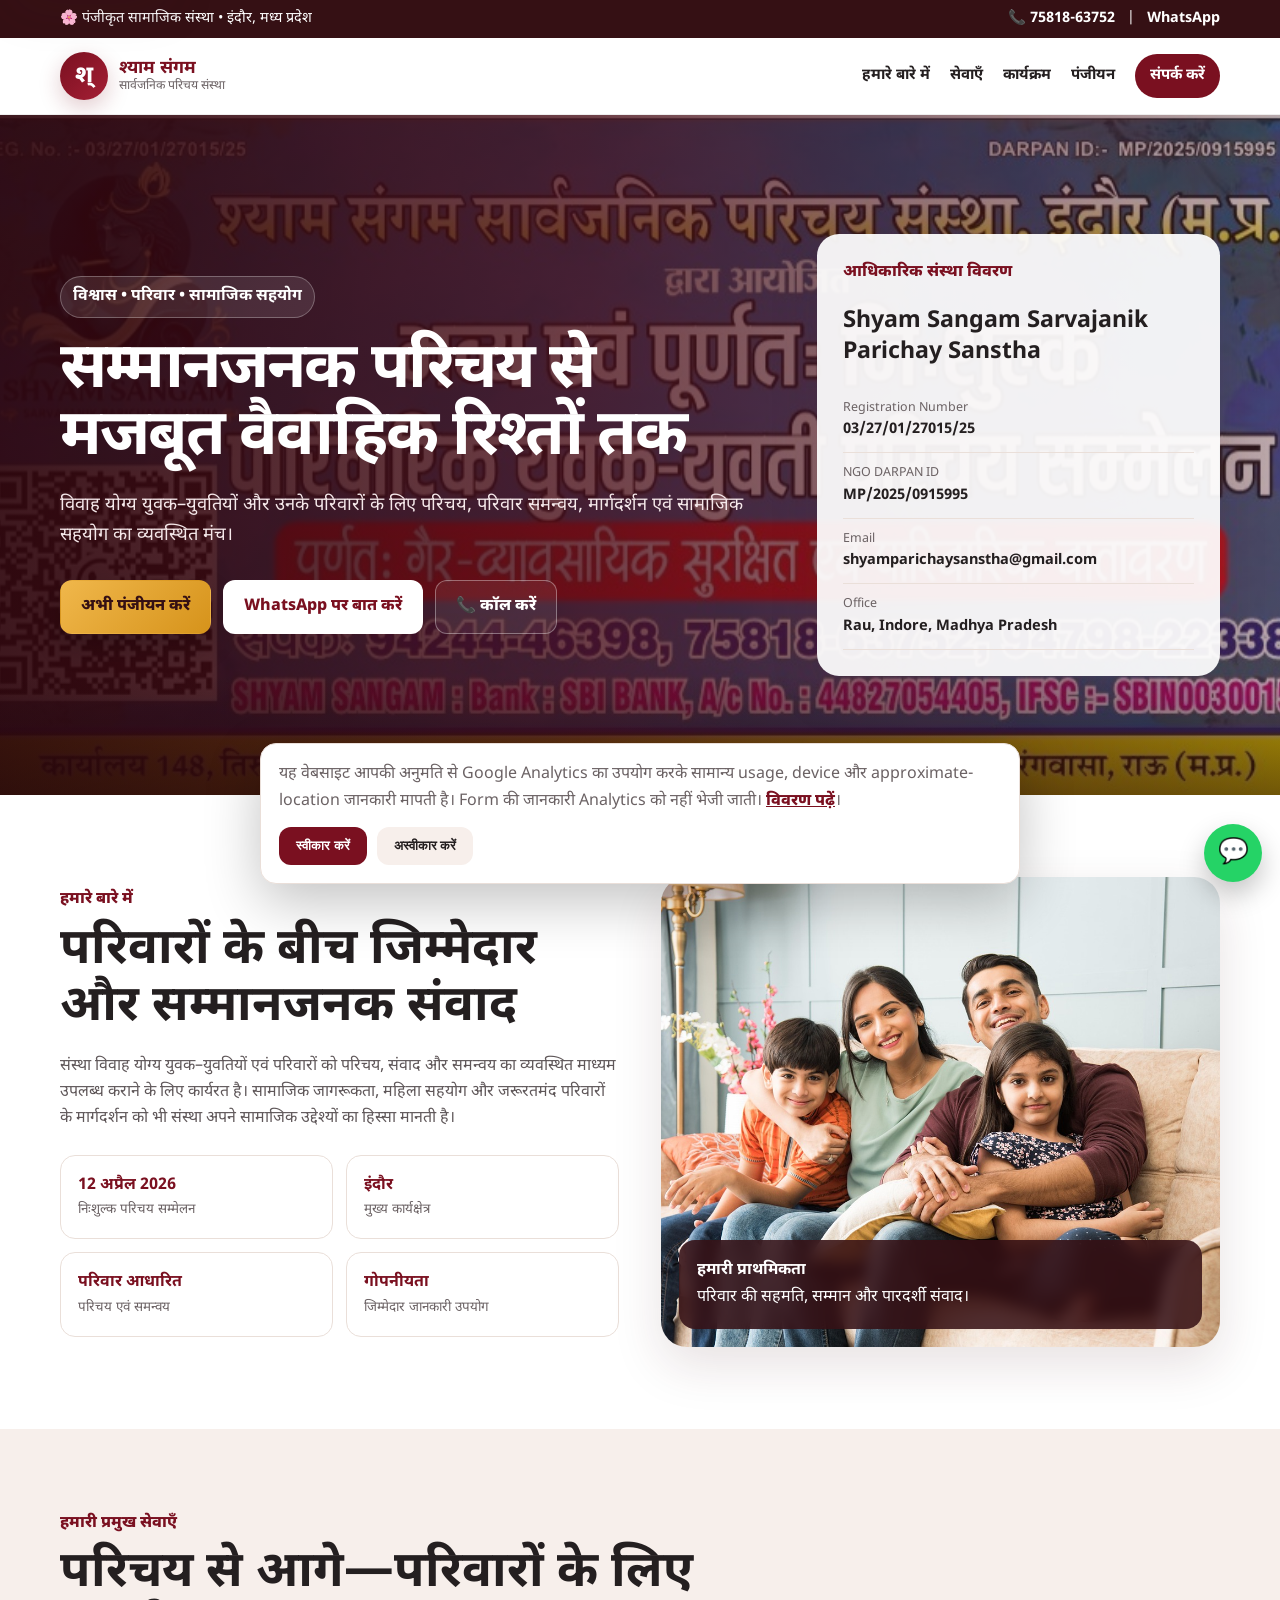
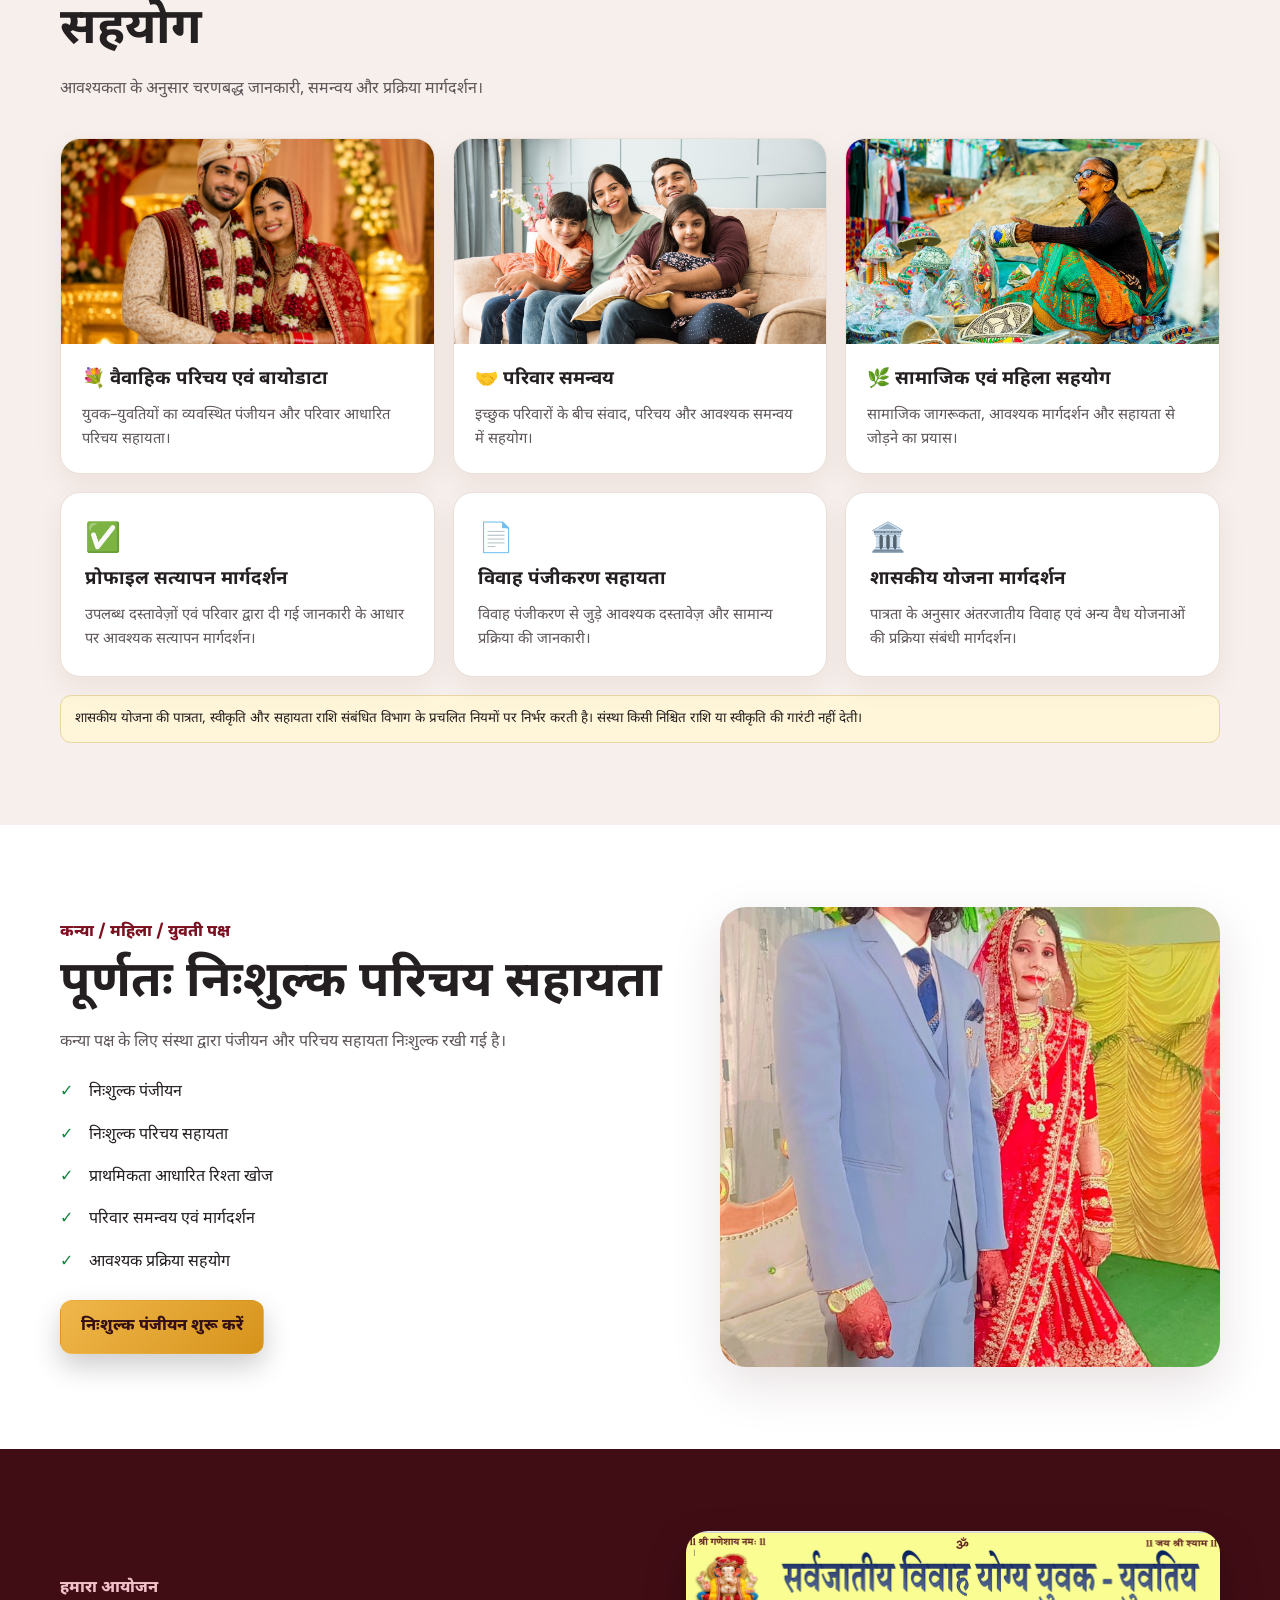
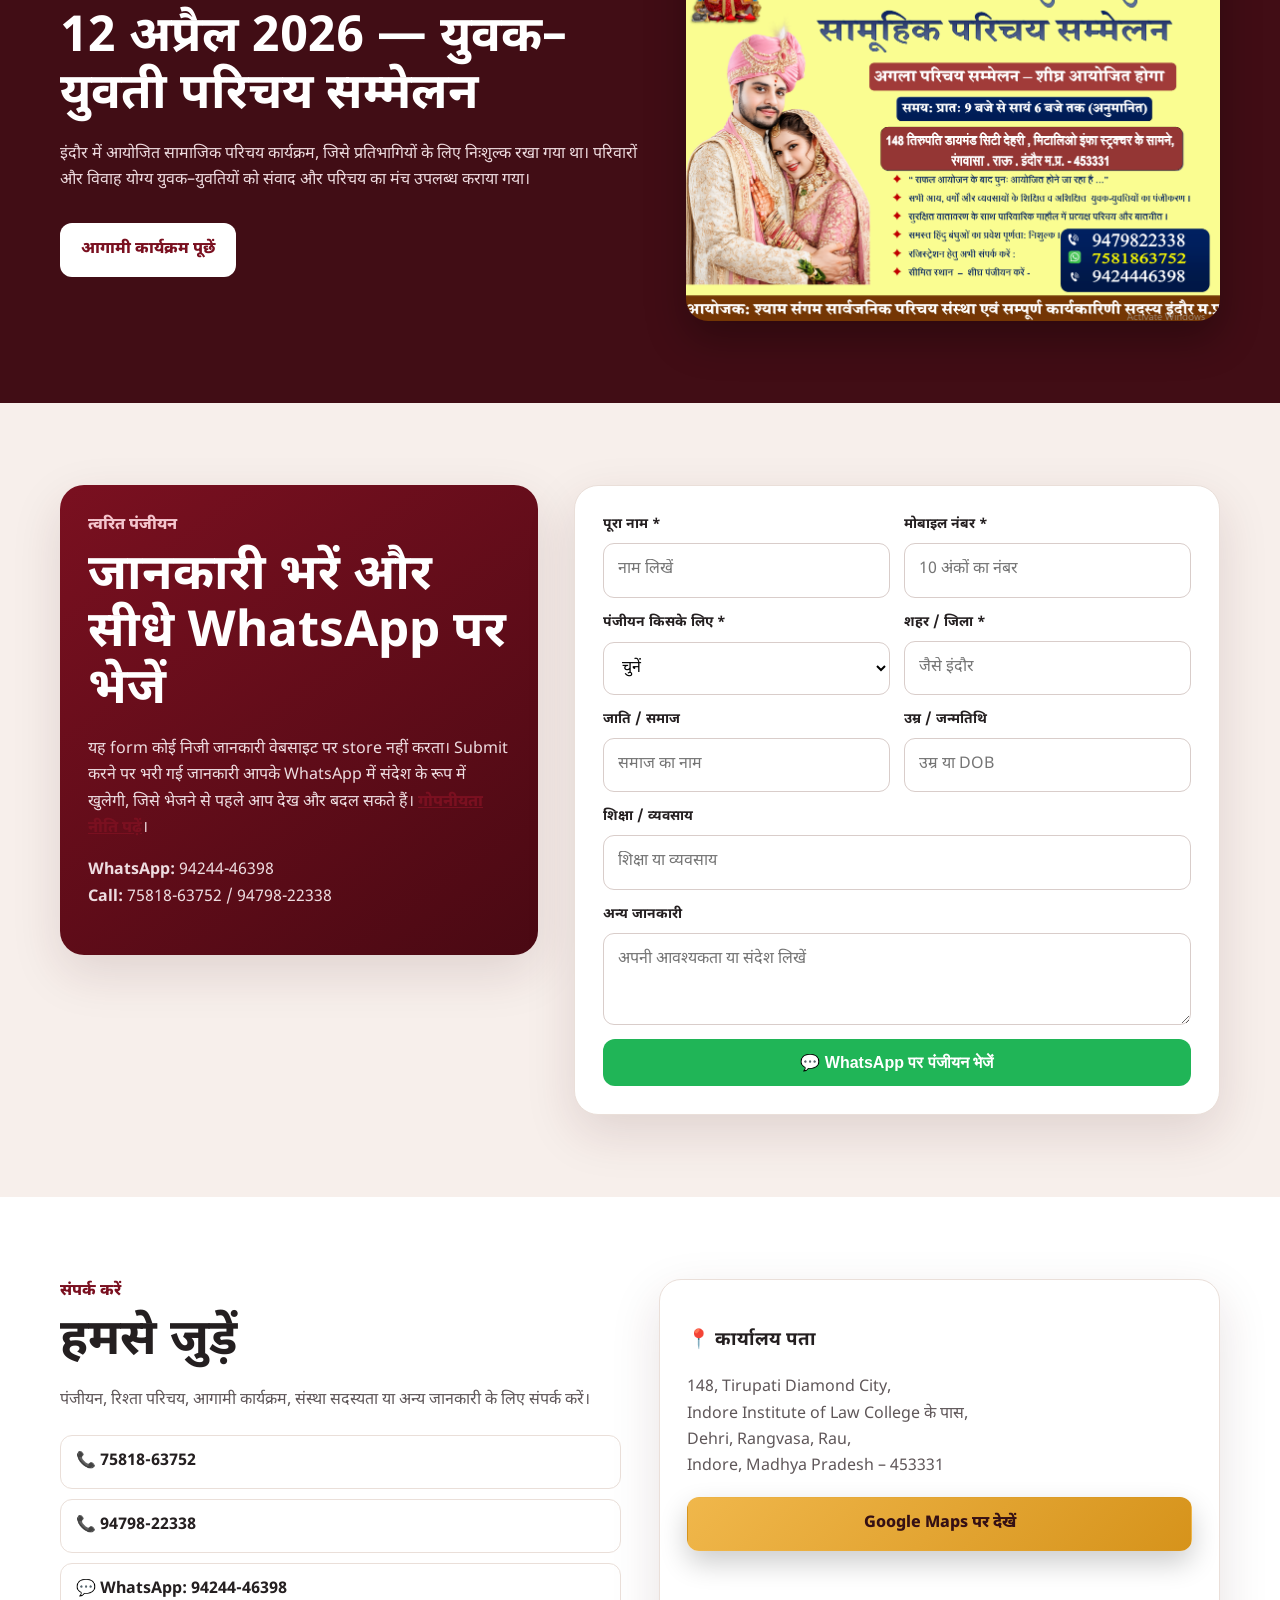
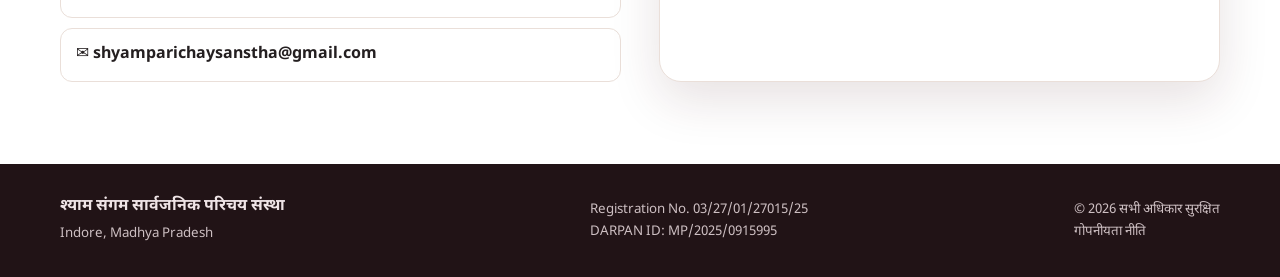
==== commit 93628355: "Add consent-based Analytics and local assets" ====
--- a/index.html
+++ b/index.html
@@ -4,20 +4,24 @@
 <meta charset="utf-8">
 <meta name="viewport" content="width=device-width,initial-scale=1">
 <meta name="theme-color" content="#7a1020">
+<meta name="google-site-verification" content="59l6PVe6CiFUeSaHLbaNumWBQgufTksT4Uk9o2wRGc8" />
 <meta name="robots" content="index,follow,max-image-preview:large">
 <meta name="referrer" content="strict-origin-when-cross-origin">
 <link rel="canonical" href="https://shyamparichaysanstha.github.io/">
+<link rel="icon" type="image/svg+xml" href="/favicon.svg">
+<link rel="manifest" href="/site.webmanifest">
+<meta name="application-name" content="श्याम संगम">
 <meta property="og:locale" content="hi_IN">
 <meta property="og:type" content="website">
 <meta property="og:site_name" content="श्याम संगम सार्वजनिक परिचय संस्था">
 <meta property="og:title" content="श्याम संगम सार्वजनिक परिचय संस्था | इंदौर">
 <meta property="og:description" content="वैवाहिक परिचय, परिवार समन्वय, परिचय सम्मेलन एवं सामाजिक सहयोग के लिए इंदौर की पंजीकृत सामाजिक संस्था।">
 <meta property="og:url" content="https://shyamparichaysanstha.github.io/">
-<meta property="og:image" content="https://raw.githubusercontent.com/shyamsangam/Shyam-Sangam-Sarvajanik-Parichay-Sanstha/main/banner.jpg">
+<meta property="og:image" content="https://shyamparichaysanstha.github.io/banner.jpg">
 <meta name="twitter:card" content="summary_large_image">
 <meta name="twitter:title" content="श्याम संगम सार्वजनिक परिचय संस्था | इंदौर">
 <meta name="twitter:description" content="वैवाहिक परिचय, परिवार समन्वय, परिचय सम्मेलन एवं सामाजिक सहयोग।">
-<meta name="twitter:image" content="https://raw.githubusercontent.com/shyamsangam/Shyam-Sangam-Sarvajanik-Parichay-Sanstha/main/banner.jpg">
+<meta name="twitter:image" content="https://shyamparichaysanstha.github.io/banner.jpg">
 <meta name="description" content="श्याम संगम सार्वजनिक परिचय संस्था, इंदौर — वैवाहिक परिचय, परिवार समन्वय, परिचय सम्मेलन एवं सामाजिक सहयोग।">
 <title>श्याम संगम सार्वजनिक परिचय संस्था | इंदौर</title>
 <script type="application/ld+json">
@@ -53,7 +57,7 @@
 .nav{position:sticky;top:0;z-index:30;background:rgba(255,255,255,.96);backdrop-filter:blur(12px);border-bottom:1px solid #eee}.navin{min-height:76px;display:flex;align-items:center;justify-content:space-between;gap:16px}.brand{display:flex;align-items:center;gap:11px}.mark{width:48px;height:48px;border-radius:50%;display:grid;place-items:center;background:linear-gradient(135deg,var(--maroon),var(--maroon2));color:#fff;font-size:1.45rem;font-weight:800;box-shadow:0 8px 22px rgba(122,16,32,.22)}.brand b,.brand span{display:block;line-height:1.2}.brand b{color:var(--maroon);font-size:1.12rem}.brand span{color:var(--muted);font-size:.77rem}.links{display:flex;gap:20px;align-items:center;font-weight:700;font-size:.94rem}.links a:hover{color:var(--maroon)}.navcta{background:var(--maroon);color:#fff!important;padding:10px 15px;border-radius:999px}.menubtn{display:none;border:0;background:none;font-size:1.7rem}
 .hero{min-height:680px;position:relative;display:grid;align-items:center;color:#fff;background:
 linear-gradient(90deg,rgba(48,7,14,.93) 0%,rgba(71,10,20,.78) 46%,rgba(63,9,17,.35) 100%),
-url("https://raw.githubusercontent.com/shyamsangam/Shyam-Sangam-Sarvajanik-Parichay-Sanstha/main/banner.jpg") center/cover no-repeat}
+url("https://shyamparichaysanstha.github.io/banner.jpg") center/cover no-repeat}
 .hero::after{content:"";position:absolute;inset:auto 0 0;height:120px;background:linear-gradient(transparent,rgba(30,5,10,.48))}
 .heroin{position:relative;z-index:2;display:grid;grid-template-columns:1.15fr .65fr;gap:44px;align-items:center;padding:80px 0}.tag{display:inline-flex;padding:7px 12px;border:1px solid rgba(255,255,255,.28);background:rgba(255,255,255,.1);border-radius:999px;font-weight:700}.hero h1{font-size:clamp(2.65rem,5vw,5rem);line-height:1.05;margin:20px 0 18px;letter-spacing:-.03em}.hero p{font-size:1.15rem;color:#f5e8ea;max-width:780px}.actions{display:flex;gap:12px;flex-wrap:wrap;margin-top:28px}.btn{display:inline-flex;align-items:center;justify-content:center;padding:13px 20px;border-radius:12px;font-weight:800;border:1px solid transparent;cursor:pointer}.primary{background:linear-gradient(135deg,#f0b74b,#d6931b);color:#351014;box-shadow:0 12px 28px rgba(0,0,0,.2)}.light{background:#fff;color:var(--maroon)}.ghost{border-color:rgba(255,255,255,.35);color:#fff;background:rgba(255,255,255,.07)}.heroCard{background:rgba(255,255,255,.93);color:var(--ink);padding:26px;border-radius:22px;box-shadow:var(--shadow)}.heroCard .mini{color:var(--maroon);font-weight:800}.heroCard h2{font-size:1.45rem;line-height:1.35}.heroCard .row{padding:10px 0;border-bottom:1px solid var(--line)}.heroCard .row span,.heroCard .row b{display:block}.heroCard .row span{font-size:.78rem;color:var(--muted)}.heroCard .row b{font-size:.91rem;word-break:break-word}
 .section{padding:82px 0}.alt{background:var(--soft)}.eyebrow{color:var(--maroon);font-weight:800}.title{font-size:clamp(2rem,4vw,3.1rem);line-height:1.15;margin:9px 0 17px}.head{max-width:780px;margin-bottom:34px}.head p,.section p{color:#5f5759}
@@ -65,7 +69,8 @@
 .contact{display:grid;grid-template-columns:1fr 1fr;gap:38px}.contactLinks{display:grid;gap:10px;margin-top:20px}.contactLinks a{padding:13px 15px;background:#fff;border:1px solid var(--line);border-radius:12px;font-weight:700}.address{background:#fff;border:1px solid var(--line);border-radius:22px;padding:27px;box-shadow:var(--shadow)}
 footer{background:#211316;color:#efe4e6;padding:30px 0}.foot{display:grid;grid-template-columns:1.1fr 1fr auto;gap:24px;align-items:center}.foot small{color:#cdbfc2}.float{position:fixed;right:18px;bottom:18px;width:58px;height:58px;border-radius:50%;display:grid;place-items:center;background:#25d366;color:#fff;font-size:1.55rem;z-index:40;box-shadow:0 12px 27px rgba(0,0,0,.23)}
 .notice{font-size:.84rem;padding:12px 14px;background:#fff5d8;border:1px solid #ead6a2;border-radius:11px;margin-top:18px}
-.skip-link{position:fixed;left:12px;top:12px;z-index:100;transform:translateY(-150%);background:#fff;color:var(--maroon);padding:10px 14px;border-radius:8px;font-weight:800;box-shadow:var(--shadow)}.skip-link:focus{transform:translateY(0)}:focus-visible{outline:3px solid #d6931b;outline-offset:3px}@media(prefers-reduced-motion:reduce){html{scroll-behavior:auto}*,*::before,*::after{animation-duration:.01ms!important;animation-iteration-count:1!important;transition-duration:.01ms!important}}
+.skip-link{position:fixed;left:12px;top:12px;z-index:100;transform:translateY(-150%);background:#fff;color:var(--maroon);padding:10px 14px;border-radius:8px;font-weight:800;box-shadow:var(--shadow)}
+.consent{position:fixed;left:16px;right:16px;bottom:16px;z-index:90;max-width:760px;margin:auto;padding:18px;background:#fff;color:var(--ink);border:1px solid var(--line);border-radius:16px;box-shadow:0 18px 55px rgba(0,0,0,.24)}.consent[hidden]{display:none}.consent p{margin:0 0 12px;color:var(--muted)}.consent-actions{display:flex;gap:10px;flex-wrap:wrap}.consent .btn{padding:10px 16px}.consent-accept{background:var(--maroon);color:#fff}.consent-decline{background:var(--soft);color:var(--ink)}.privacy-link{color:var(--maroon);font-weight:800;text-decoration:underline}.skip-link:focus{transform:translateY(0)}:focus-visible{outline:3px solid #d6931b;outline-offset:3px}@media(prefers-reduced-motion:reduce){html{scroll-behavior:auto}*,*::before,*::after{animation-duration:.01ms!important;animation-iteration-count:1!important;transition-duration:.01ms!important}}
 @media(max-width:920px){.links{display:none;position:absolute;top:76px;left:16px;right:16px;padding:14px;background:#fff;border:1px solid var(--line);border-radius:15px;box-shadow:var(--shadow);flex-direction:column;align-items:stretch}.links.open{display:flex}.menubtn{display:block}.heroin,.about,.free,.event,.regwrap,.contact{grid-template-columns:1fr}.hero{min-height:auto}.heroCard{max-width:600px}.cards{grid-template-columns:1fr 1fr}.foot{grid-template-columns:1fr}.photoCard,.photoCard img{min-height:380px}}
 @media(max-width:620px){.top .container{flex-direction:column;align-items:flex-start;padding:7px 0}.hero h1{font-size:2.65rem}.heroin{padding:58px 0}.section{padding:60px 0}.cards,.facts,.grid2{grid-template-columns:1fr}.card img{height:230px}.freePhoto img{height:360px}.eventImage img{height:290px}.actions .btn{width:100%}.brand span{font-size:.7rem}.container{width:min(100% - 24px,1160px)}}
 </style>
@@ -108,15 +113,15 @@
 <p>संस्था विवाह योग्य युवक–युवतियों एवं परिवारों को परिचय, संवाद और समन्वय का व्यवस्थित माध्यम उपलब्ध कराने के लिए कार्यरत है। सामाजिक जागरूकता, महिला सहयोग और जरूरतमंद परिवारों के मार्गदर्शन को भी संस्था अपने सामाजिक उद्देश्यों का हिस्सा मानती है।</p>
 <div class="facts"><div class="fact"><b>12 अप्रैल 2026</b><span>निःशुल्क परिचय सम्मेलन</span></div><div class="fact"><b>इंदौर</b><span>मुख्य कार्यक्षेत्र</span></div><div class="fact"><b>परिवार आधारित</b><span>परिचय एवं समन्वय</span></div><div class="fact"><b>गोपनीयता</b><span>जिम्मेदार जानकारी उपयोग</span></div></div>
 </div>
-<div class="photoCard"><img src="https://raw.githubusercontent.com/shyamsangam/Shyam-Sangam-Sarvajanik-Parichay-Sanstha/main/family.jpg" alt="परिवार और सामाजिक सहयोग" loading="lazy" decoding="async"><div class="photoCaption"><b>हमारी प्राथमिकता</b><br>परिवार की सहमति, सम्मान और पारदर्शी संवाद।</div></div>
+<div class="photoCard"><img src="family.jpg" alt="परिवार और सामाजिक सहयोग" loading="lazy" decoding="async"><div class="photoCaption"><b>हमारी प्राथमिकता</b><br>परिवार की सहमति, सम्मान और पारदर्शी संवाद।</div></div>
 </div></section>
 
 <section class="section alt" id="services"><div class="container">
 <div class="head"><div class="eyebrow">हमारी प्रमुख सेवाएँ</div><h2 class="title">परिचय से आगे—परिवारों के लिए सहयोग</h2><p>आवश्यकता के अनुसार चरणबद्ध जानकारी, समन्वय और प्रक्रिया मार्गदर्शन।</p></div>
 <div class="cards">
-<article class="card"><img src="https://raw.githubusercontent.com/shyamsangam/Shyam-Sangam-Sarvajanik-Parichay-Sanstha/main/coupleimage.jpg" alt="वैवाहिक परिचय" loading="lazy" decoding="async"><div class="body"><h3>💐 वैवाहिक परिचय एवं बायोडाटा</h3><p>युवक–युवतियों का व्यवस्थित पंजीयन और परिवार आधारित परिचय सहायता।</p></div></article>
-<article class="card"><img src="https://raw.githubusercontent.com/shyamsangam/Shyam-Sangam-Sarvajanik-Parichay-Sanstha/main/family.jpg" alt="परिवार समन्वय" loading="lazy" decoding="async"><div class="body"><h3>🤝 परिवार समन्वय</h3><p>इच्छुक परिवारों के बीच संवाद, परिचय और आवश्यक समन्वय में सहयोग।</p></div></article>
-<article class="card"><img src="https://raw.githubusercontent.com/shyamsangam/Shyam-Sangam-Sarvajanik-Parichay-Sanstha/main/empower.jpg" alt="सामाजिक सहयोग" loading="lazy" decoding="async"><div class="body"><h3>🌿 सामाजिक एवं महिला सहयोग</h3><p>सामाजिक जागरूकता, आवश्यक मार्गदर्शन और सहायता से जोड़ने का प्रयास।</p></div></article>
+<article class="card"><img src="coupleimage.jpg" alt="वैवाहिक परिचय" loading="lazy" decoding="async"><div class="body"><h3>💐 वैवाहिक परिचय एवं बायोडाटा</h3><p>युवक–युवतियों का व्यवस्थित पंजीयन और परिवार आधारित परिचय सहायता।</p></div></article>
+<article class="card"><img src="family.jpg" alt="परिवार समन्वय" loading="lazy" decoding="async"><div class="body"><h3>🤝 परिवार समन्वय</h3><p>इच्छुक परिवारों के बीच संवाद, परिचय और आवश्यक समन्वय में सहयोग।</p></div></article>
+<article class="card"><img src="empower.jpg" alt="सामाजिक सहयोग" loading="lazy" decoding="async"><div class="body"><h3>🌿 सामाजिक एवं महिला सहयोग</h3><p>सामाजिक जागरूकता, आवश्यक मार्गदर्शन और सहायता से जोड़ने का प्रयास।</p></div></article>
 <article class="card iconCard"><div class="icon">✅</div><h3>प्रोफाइल सत्यापन मार्गदर्शन</h3><p>उपलब्ध दस्तावेज़ों एवं परिवार द्वारा दी गई जानकारी के आधार पर आवश्यक सत्यापन मार्गदर्शन।</p></article>
 <article class="card iconCard"><div class="icon">📄</div><h3>विवाह पंजीकरण सहायता</h3><p>विवाह पंजीकरण से जुड़े आवश्यक दस्तावेज़ और सामान्य प्रक्रिया की जानकारी।</p></article>
 <article class="card iconCard"><div class="icon">🏛️</div><h3>शासकीय योजना मार्गदर्शन</h3><p>पात्रता के अनुसार अंतरजातीय विवाह एवं अन्य वैध योजनाओं की प्रक्रिया संबंधी मार्गदर्शन।</p></article>
@@ -128,22 +133,22 @@
 <div><div class="eyebrow">कन्या / महिला / युवती पक्ष</div><h2 class="title">पूर्णतः निःशुल्क परिचय सहायता</h2><p>कन्या पक्ष के लिए संस्था द्वारा पंजीयन और परिचय सहायता निःशुल्क रखी गई है।</p>
 <ul class="checks"><li>निःशुल्क पंजीयन</li><li>निःशुल्क परिचय सहायता</li><li>प्राथमिकता आधारित रिश्ता खोज</li><li>परिवार समन्वय एवं मार्गदर्शन</li><li>आवश्यक प्रक्रिया सहयोग</li></ul>
 <a class="btn primary" href="#register">निःशुल्क पंजीयन शुरू करें</a></div>
-<div class="freePhoto"><img src="https://raw.githubusercontent.com/shyamsangam/Shyam-Sangam-Sarvajanik-Parichay-Sanstha/main/adarsh.jpg" alt="सामाजिक परिचय संस्था" loading="lazy" decoding="async"></div>
+<div class="freePhoto"><img src="adarsh.jpg" alt="सामाजिक परिचय संस्था" loading="lazy" decoding="async"></div>
 </div></section>
 
 <section class="section eventWrap" id="event"><div class="container event">
 <div><div class="eyebrow">हमारा आयोजन</div><h2 class="title">12 अप्रैल 2026 — युवक–युवती परिचय सम्मेलन</h2><p>इंदौर में आयोजित सामाजिक परिचय कार्यक्रम, जिसे प्रतिभागियों के लिए निःशुल्क रखा गया था। परिवारों और विवाह योग्य युवक–युवतियों को संवाद और परिचय का मंच उपलब्ध कराया गया।</p><div class="actions"><a class="btn light" href="https://wa.me/919424446398?text=मुझे%20आगामी%20परिचय%20सम्मेलन%20की%20जानकारी%20चाहिए।" target="_blank" rel="noopener noreferrer">आगामी कार्यक्रम पूछें</a></div></div>
-<div class="eventImage"><img src="https://raw.githubusercontent.com/shyamsangam/Shyam-Sangam-Sarvajanik-Parichay-Sanstha/main/event-banner.jpg" alt="परिचय सम्मेलन" loading="lazy" decoding="async"></div>
+<div class="eventImage"><img src="event-banner.jpg" alt="परिचय सम्मेलन" loading="lazy" decoding="async"></div>
 </div></section>
 
 <section class="section alt" id="register"><div class="container regwrap">
-<div class="reginfo"><div class="eyebrow" style="color:#f4c5cd">त्वरित पंजीयन</div><h2 class="title">जानकारी भरें और सीधे WhatsApp पर भेजें</h2><p>यह form कोई निजी जानकारी वेबसाइट पर store नहीं करता। Submit करने पर भरी गई जानकारी आपके WhatsApp में संदेश के रूप में खुलेगी, जिसे भेजने से पहले आप देख और बदल सकते हैं।</p><p><b>WhatsApp:</b> 94244-46398<br><b>Call:</b> 75818-63752 / 94798-22338</p></div>
+<div class="reginfo"><div class="eyebrow" style="color:#f4c5cd">त्वरित पंजीयन</div><h2 class="title">जानकारी भरें और सीधे WhatsApp पर भेजें</h2><p>यह form कोई निजी जानकारी वेबसाइट पर store नहीं करता। Submit करने पर भरी गई जानकारी आपके WhatsApp में संदेश के रूप में खुलेगी, जिसे भेजने से पहले आप देख और बदल सकते हैं। <a class="privacy-link" href="/privacy.html">गोपनीयता नीति पढ़ें</a>।</p><p><b>WhatsApp:</b> 94244-46398<br><b>Call:</b> 75818-63752 / 94798-22338</p></div>
 <form class="form" id="regForm">
-<div class="grid2"><div class="field"><label>पूरा नाम *</label><input id="name" name="name" autocomplete="name" required placeholder="नाम लिखें"></div><div class="field"><label>मोबाइल नंबर *</label><input id="mobile" name="mobile" type="tel" autocomplete="tel" inputmode="numeric" pattern="[0-9]{10}" maxlength="10" required placeholder="10 अंकों का नंबर"></div></div>
-<div class="grid2"><div class="field"><label>पंजीयन किसके लिए *</label><select id="forWhom" name="forWhom" required><option value="">चुनें</option><option>वर / युवक</option><option>कन्या / युवती</option></select></div><div class="field"><label>शहर / जिला *</label><input id="city" name="city" autocomplete="address-level2" required placeholder="जैसे इंदौर"></div></div>
-<div class="grid2"><div class="field"><label>जाति / समाज</label><input id="community" name="community" placeholder="समाज का नाम"></div><div class="field"><label>उम्र / जन्मतिथि</label><input id="age" name="age" placeholder="उम्र या DOB"></div></div>
-<div class="field"><label>शिक्षा / व्यवसाय</label><input id="work" name="work" placeholder="शिक्षा या व्यवसाय"></div>
-<div class="field"><label>अन्य जानकारी</label><textarea id="note" name="note" placeholder="अपनी आवश्यकता या संदेश लिखें"></textarea></div>
+<div class="grid2"><div class="field"><label for="name">पूरा नाम *</label><input id="name" name="name" autocomplete="name" required placeholder="नाम लिखें"></div><div class="field"><label for="mobile">मोबाइल नंबर *</label><input id="mobile" name="mobile" type="tel" autocomplete="tel" inputmode="numeric" pattern="[0-9]{10}" maxlength="10" required placeholder="10 अंकों का नंबर"></div></div>
+<div class="grid2"><div class="field"><label for="forWhom">पंजीयन किसके लिए *</label><select id="forWhom" name="forWhom" required><option value="">चुनें</option><option>वर / युवक</option><option>कन्या / युवती</option></select></div><div class="field"><label for="city">शहर / जिला *</label><input id="city" name="city" autocomplete="address-level2" required placeholder="जैसे इंदौर"></div></div>
+<div class="grid2"><div class="field"><label for="community">जाति / समाज</label><input id="community" name="community" placeholder="समाज का नाम"></div><div class="field"><label for="age">उम्र / जन्मतिथि</label><input id="age" name="age" placeholder="उम्र या DOB"></div></div>
+<div class="field"><label for="work">शिक्षा / व्यवसाय</label><input id="work" name="work" placeholder="शिक्षा या व्यवसाय"></div>
+<div class="field"><label for="note">अन्य जानकारी</label><textarea id="note" name="note" placeholder="अपनी आवश्यकता या संदेश लिखें"></textarea></div>
 <button class="btn waBtn" type="submit">💬 WhatsApp पर पंजीयन भेजें</button>
 </form>
 </div></section>
@@ -156,10 +161,41 @@
 </div></section>
 
 </main>
-<footer><div class="container foot"><div><b>श्याम संगम सार्वजनिक परिचय संस्था</b><br><small>Indore, Madhya Pradesh</small></div><small>Registration No. 03/27/01/27015/25<br>DARPAN ID: MP/2025/0915995</small><small>© <span id="yr"></span> सभी अधिकार सुरक्षित</small></div></footer>
+<footer><div class="container foot"><div><b>श्याम संगम सार्वजनिक परिचय संस्था</b><br><small>Indore, Madhya Pradesh</small></div><small>Registration No. 03/27/01/27015/25<br>DARPAN ID: MP/2025/0915995</small><small>© <span id="yr"></span> सभी अधिकार सुरक्षित<br><a href="/privacy.html">गोपनीयता नीति</a></small></div></footer>
+<aside class="consent" id="analyticsConsent" aria-label="Analytics consent" hidden>
+  <p>यह वेबसाइट आपकी अनुमति से Google Analytics का उपयोग करके सामान्य usage, device और approximate-location जानकारी मापती है। Form की जानकारी Analytics को नहीं भेजी जाती। <a class="privacy-link" href="/privacy.html">विवरण पढ़ें</a>।</p>
+  <div class="consent-actions">
+    <button class="btn consent-accept" id="acceptAnalytics" type="button">स्वीकार करें</button>
+    <button class="btn consent-decline" id="declineAnalytics" type="button">अस्वीकार करें</button>
+  </div>
+</aside>
 <a class="float" href="https://wa.me/919424446398?text=नमस्ते%20श्याम%20संगम%20संस्था" target="_blank" aria-label="WhatsApp" rel="noopener noreferrer">💬</a>
 
 <script>
+const analyticsConsent=document.getElementById("analyticsConsent");
+const loadAnalytics=()=>{
+  if(window.gtag)return;
+  window.dataLayer=window.dataLayer||[];
+  window.gtag=function(){dataLayer.push(arguments)};
+  gtag("js",new Date());
+  gtag("config","G-0M56FJPRWJ",{anonymize_ip:true});
+  const script=document.createElement("script");
+  script.async=true;
+  script.src="https://www.googletagmanager.com/gtag/js?id=G-0M56FJPRWJ";
+  document.head.appendChild(script);
+};
+let savedConsent=null;
+try{savedConsent=localStorage.getItem("analytics-consent")}catch(e){}
+if(savedConsent==="accepted")loadAnalytics();
+if(!savedConsent)analyticsConsent.hidden=false;
+document.getElementById("acceptAnalytics").addEventListener("click",()=>{
+  try{localStorage.setItem("analytics-consent","accepted")}catch(e){}
+  analyticsConsent.hidden=true;loadAnalytics();
+});
+document.getElementById("declineAnalytics").addEventListener("click",()=>{
+  try{localStorage.setItem("analytics-consent","declined")}catch(e){}
+  analyticsConsent.hidden=true;
+});
 document.getElementById("yr").textContent=new Date().getFullYear();
 const btn=document.getElementById("menubtn"),links=document.getElementById("links");
 btn.addEventListener("click",()=>{const open=links.classList.toggle("open");btn.setAttribute("aria-expanded",open?"true":"false");btn.setAttribute("aria-label",open?"मेन्यू बंद करें":"मेन्यू खोलें");});
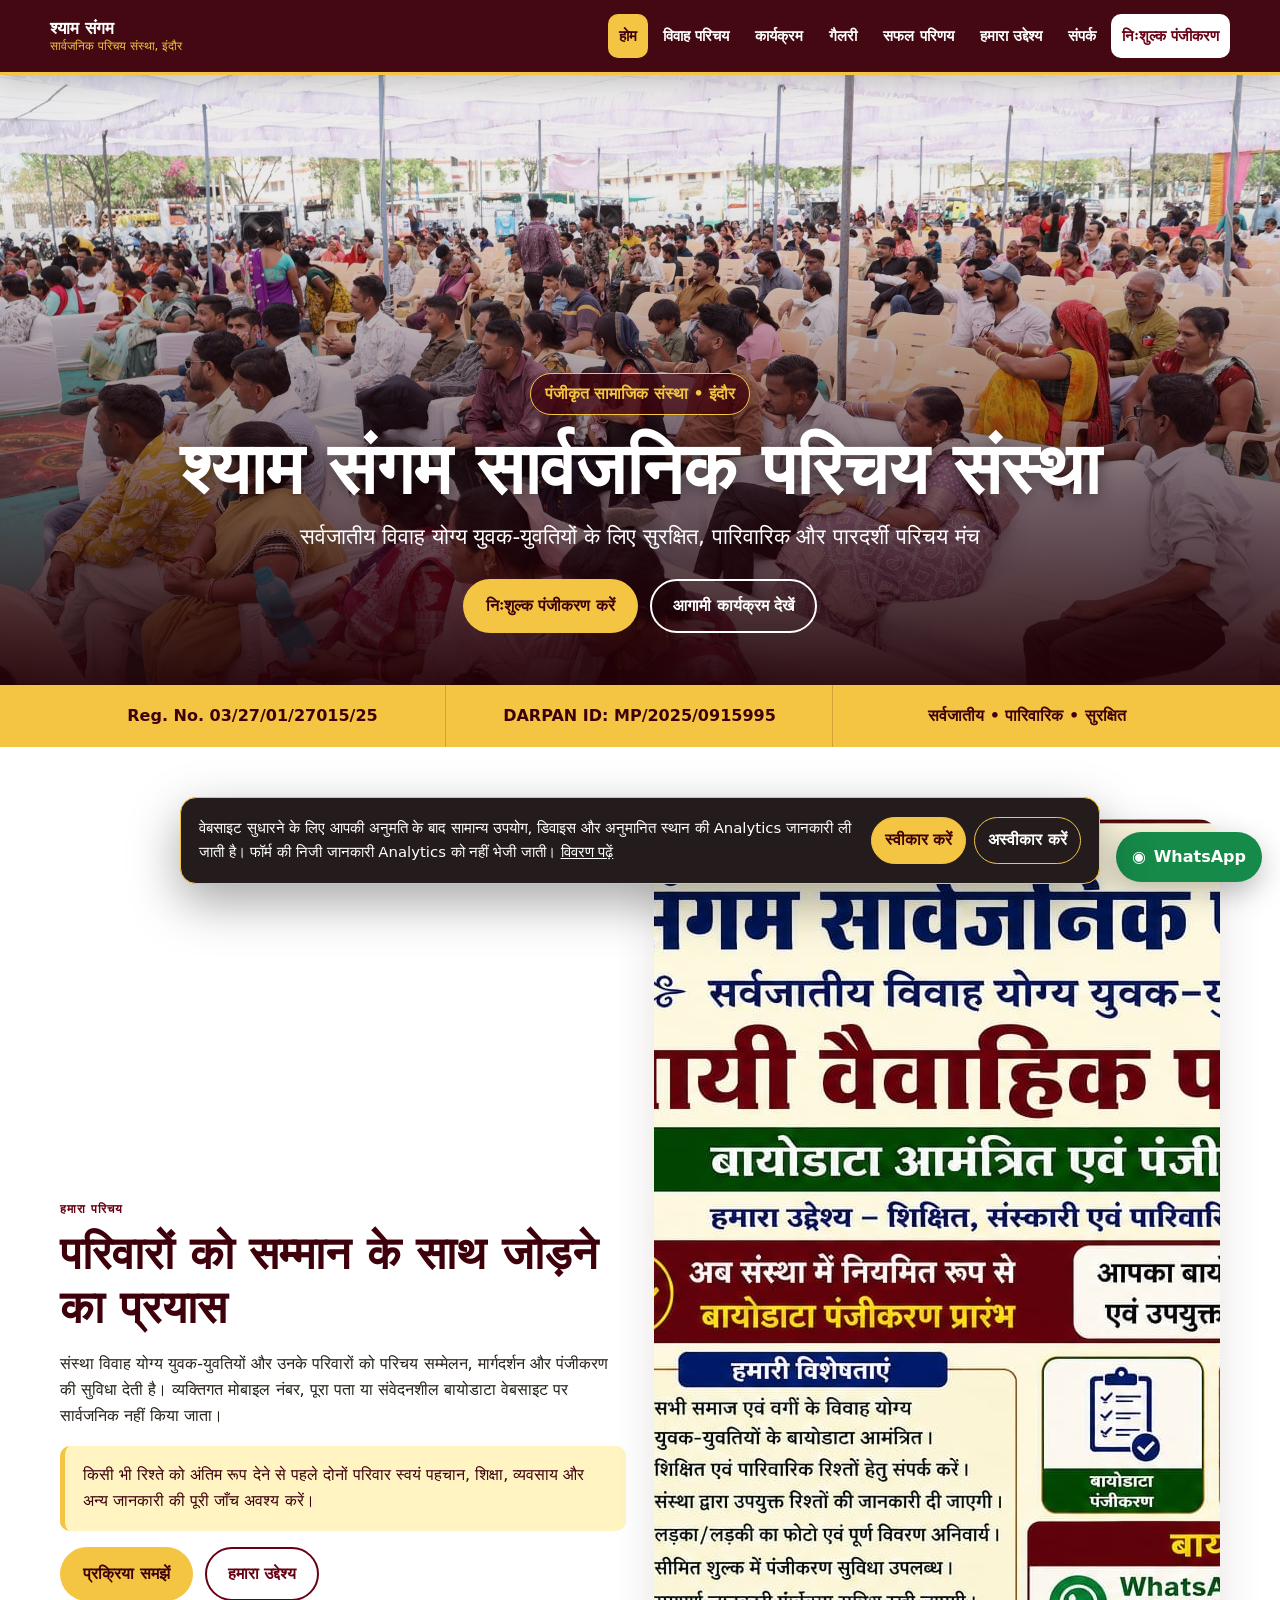
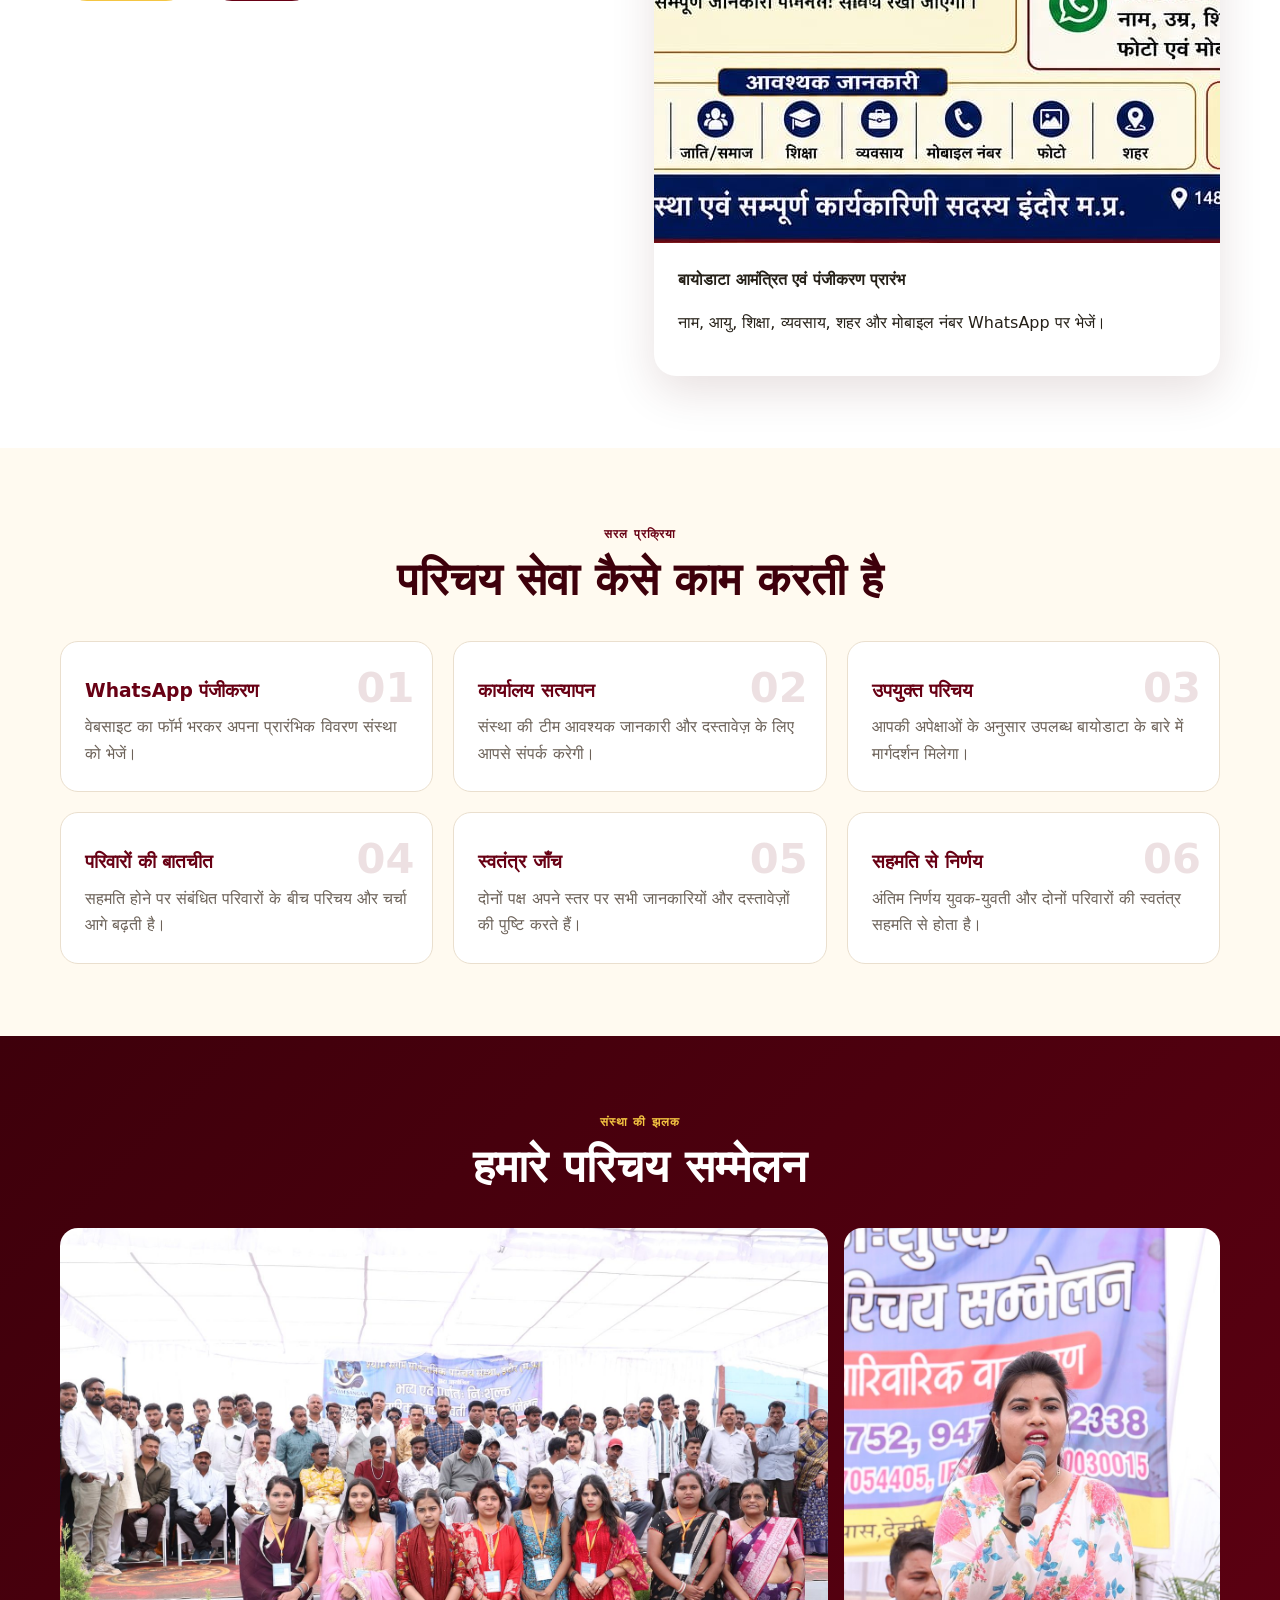
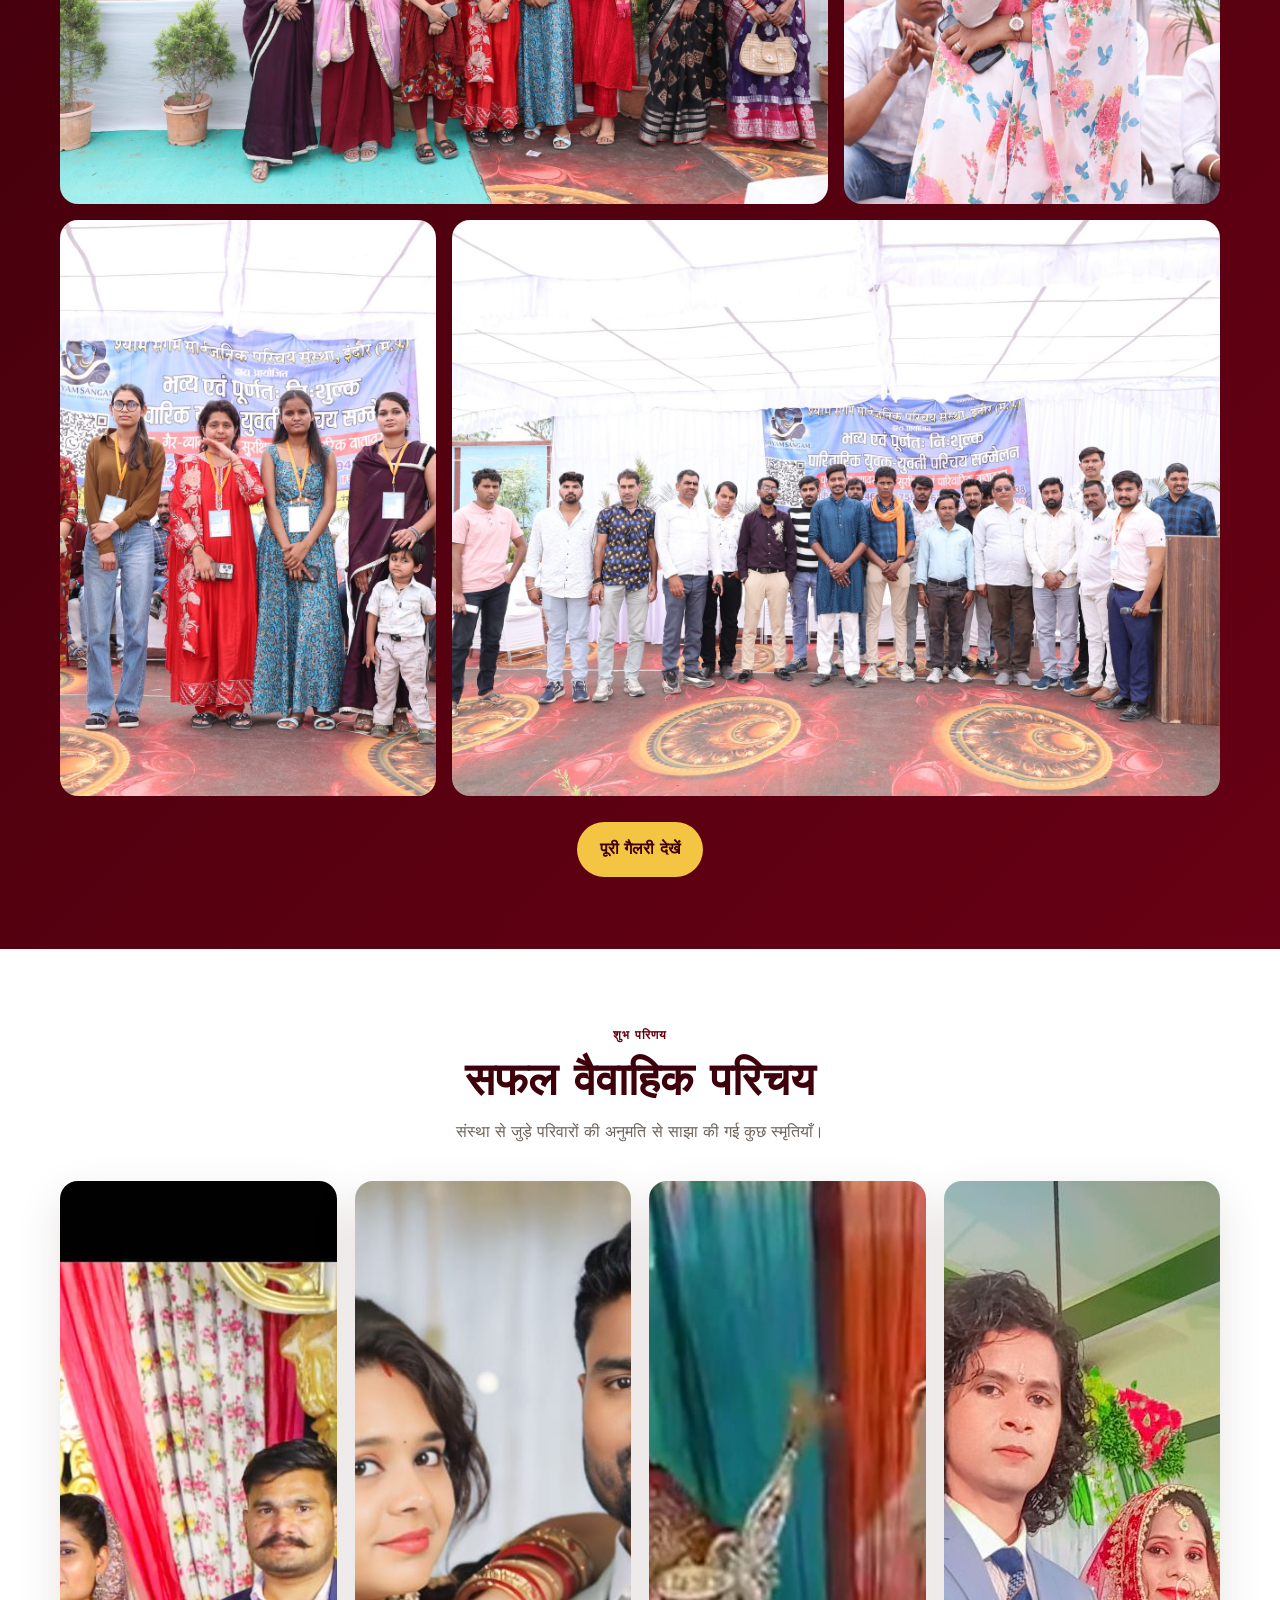
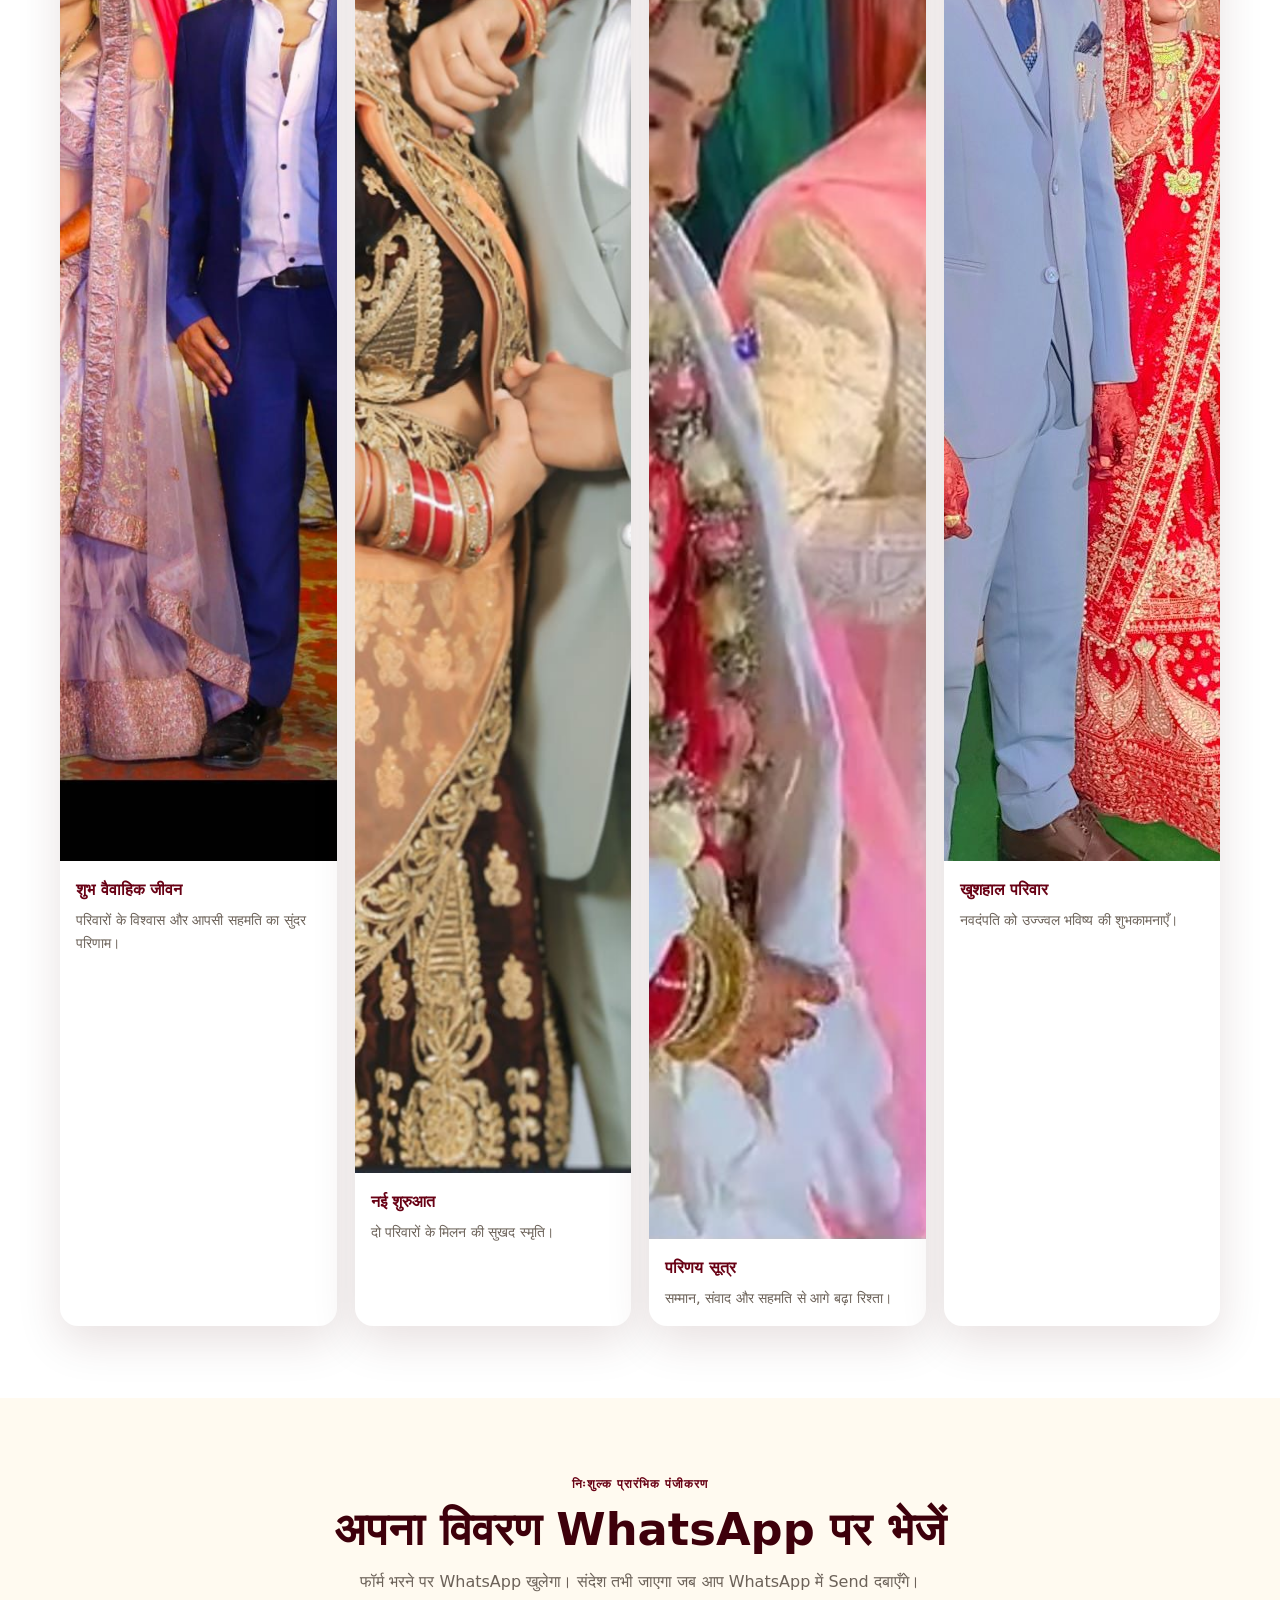
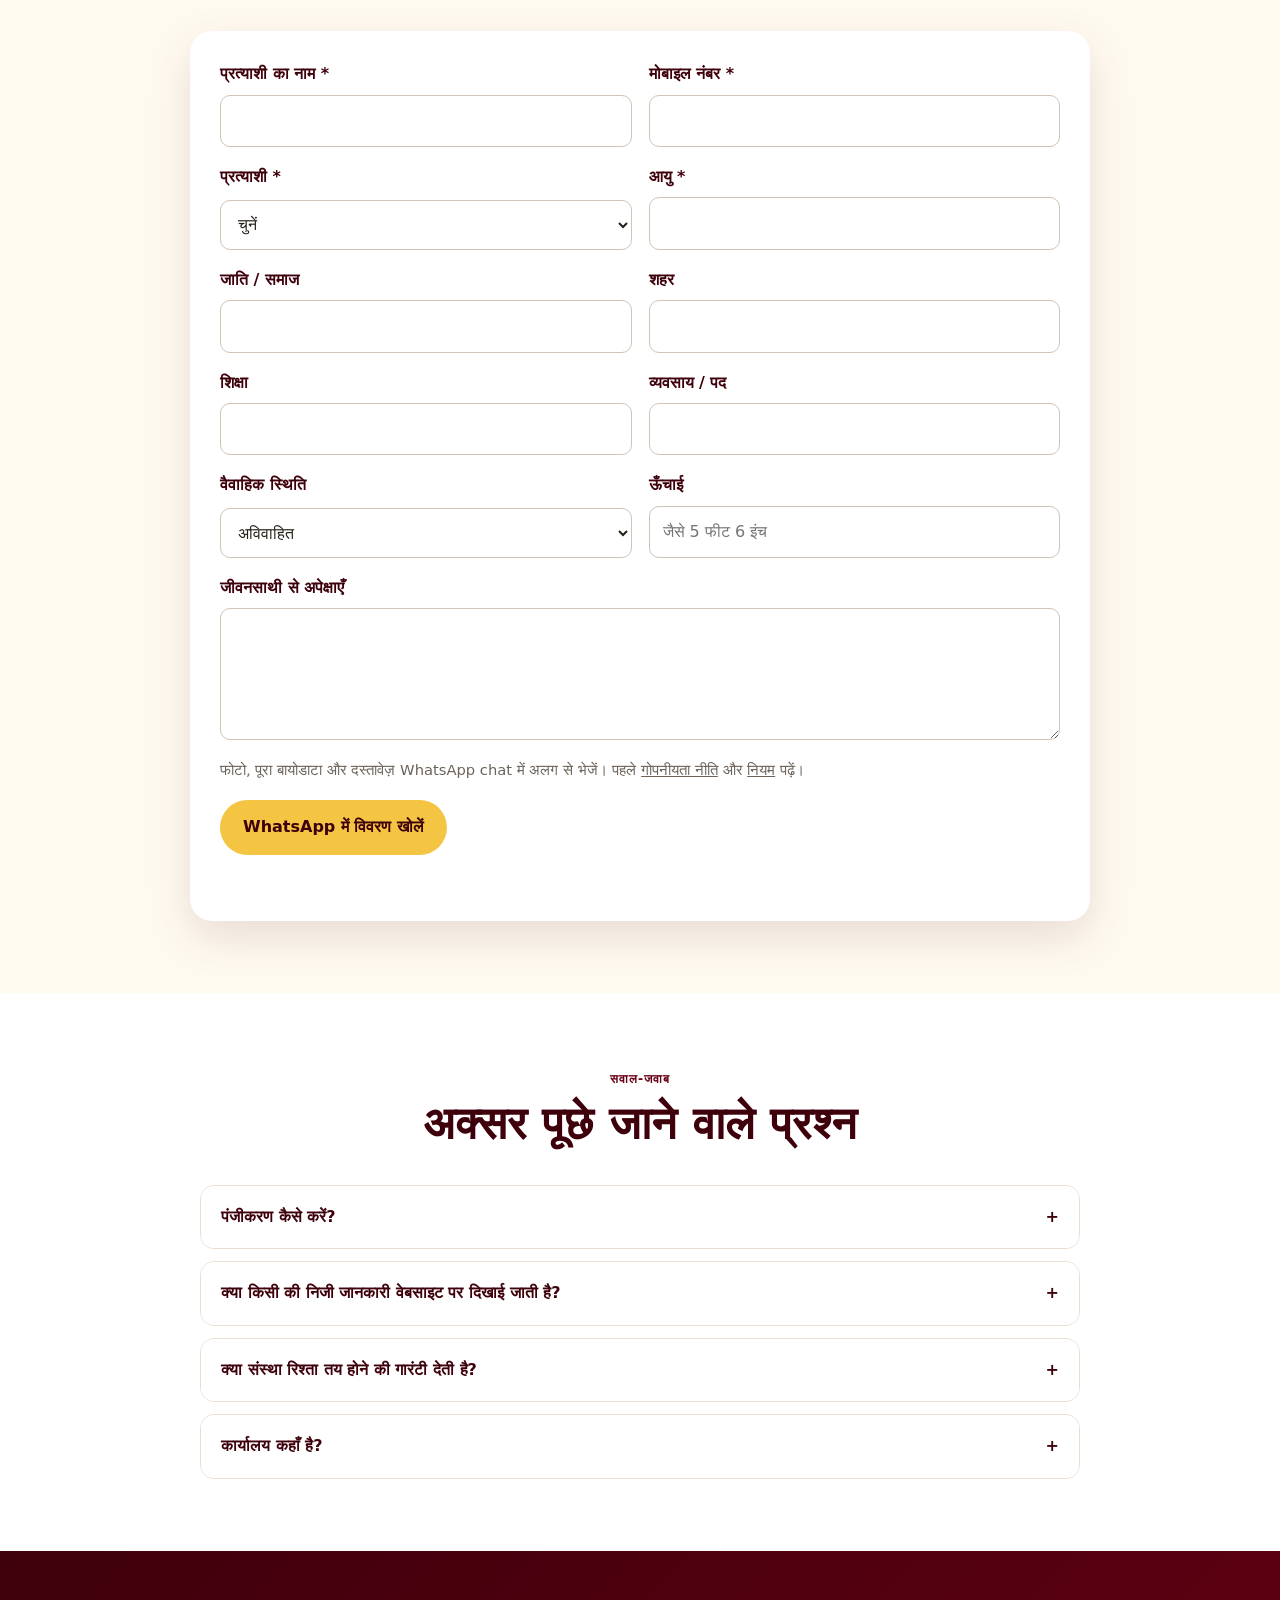
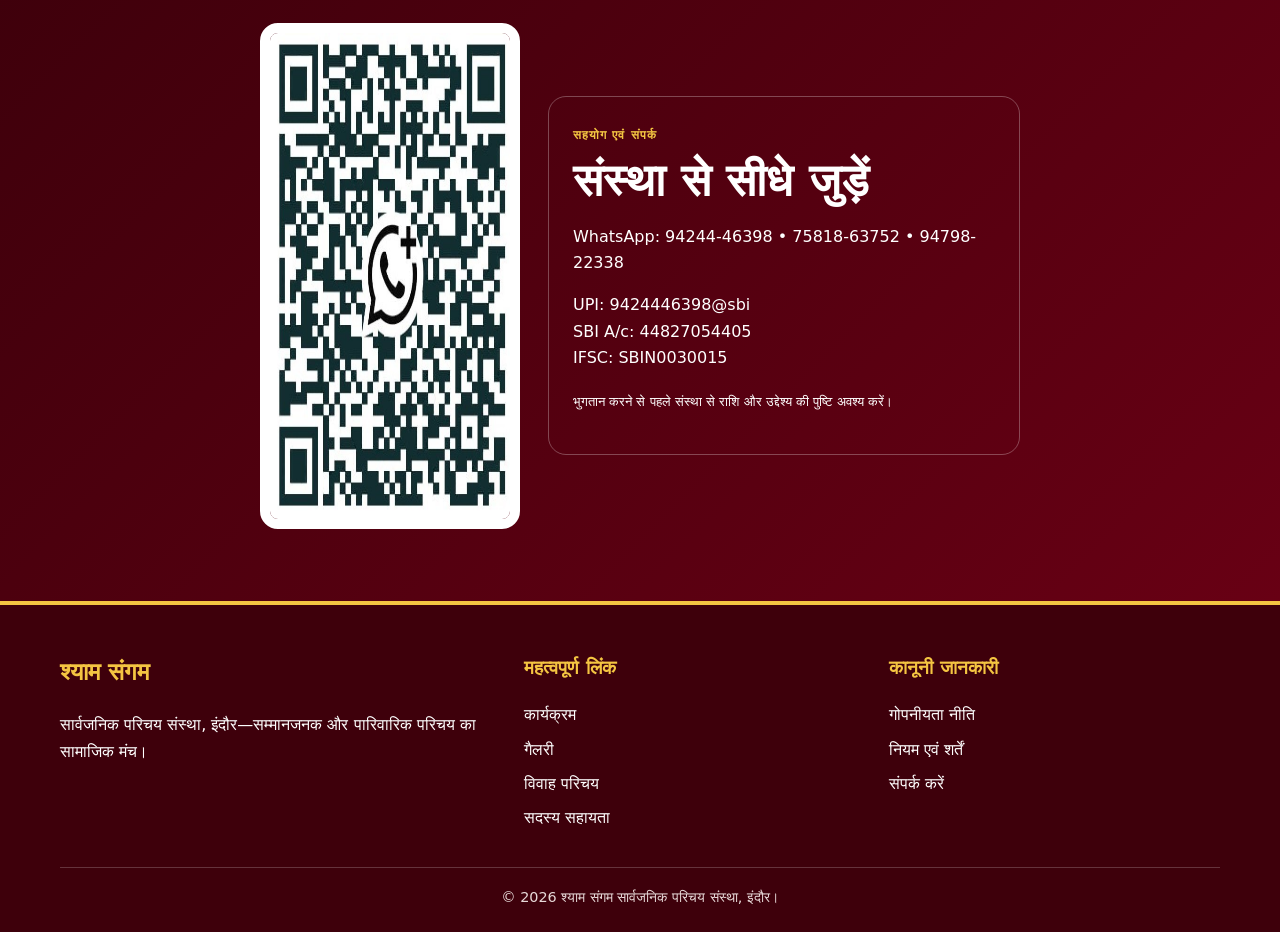
==== commit 6f7575d7: "Publish complete multi-page website Add secure registration, events, gallery, success stories, visio" ====
--- a/index.html
+++ b/index.html
@@ -1,221 +1,201 @@
 <!doctype html>
 <html lang="hi">
 <head>
-<meta charset="utf-8">
-<meta name="viewport" content="width=device-width,initial-scale=1">
-<meta name="theme-color" content="#7a1020">
-<meta name="google-site-verification" content="59l6PVe6CiFUeSaHLbaNumWBQgufTksT4Uk9o2wRGc8" />
-<meta name="robots" content="index,follow,max-image-preview:large">
-<meta name="referrer" content="strict-origin-when-cross-origin">
-<link rel="canonical" href="https://shyamparichaysanstha.github.io/">
-<link rel="icon" type="image/svg+xml" href="/favicon.svg">
-<link rel="manifest" href="/site.webmanifest">
-<meta name="application-name" content="श्याम संगम">
-<meta property="og:locale" content="hi_IN">
-<meta property="og:type" content="website">
-<meta property="og:site_name" content="श्याम संगम सार्वजनिक परिचय संस्था">
-<meta property="og:title" content="श्याम संगम सार्वजनिक परिचय संस्था | इंदौर">
-<meta property="og:description" content="वैवाहिक परिचय, परिवार समन्वय, परिचय सम्मेलन एवं सामाजिक सहयोग के लिए इंदौर की पंजीकृत सामाजिक संस्था।">
-<meta property="og:url" content="https://shyamparichaysanstha.github.io/">
-<meta property="og:image" content="https://shyamparichaysanstha.github.io/banner.jpg">
-<meta name="twitter:card" content="summary_large_image">
-<meta name="twitter:title" content="श्याम संगम सार्वजनिक परिचय संस्था | इंदौर">
-<meta name="twitter:description" content="वैवाहिक परिचय, परिवार समन्वय, परिचय सम्मेलन एवं सामाजिक सहयोग।">
-<meta name="twitter:image" content="https://shyamparichaysanstha.github.io/banner.jpg">
-<meta name="description" content="श्याम संगम सार्वजनिक परिचय संस्था, इंदौर — वैवाहिक परिचय, परिवार समन्वय, परिचय सम्मेलन एवं सामाजिक सहयोग।">
-<title>श्याम संगम सार्वजनिक परिचय संस्था | इंदौर</title>
-<script type="application/ld+json">
-{
-  "@context":"https://schema.org",
-  "@type":"NGO",
-  "name":"श्याम संगम सार्वजनिक परिचय संस्था",
-  "alternateName":"Shyam Sangam Sarvajanik Parichay Sanstha",
-  "url":"https://shyamparichaysanstha.github.io/",
-  "email":"shyamparichaysanstha@gmail.com",
-  "telephone":["+91-75818-63752","+91-94798-22338","+91-94244-46398"],
-  "identifier":[
-    {"@type":"PropertyValue","name":"Registration Number","value":"03/27/01/27015/25"},
-    {"@type":"PropertyValue","name":"NGO DARPAN ID","value":"MP/2025/0915995"}
-  ],
-  "address":{
-    "@type":"PostalAddress",
-    "streetAddress":"148, Tirupati Diamond City, Dehri, Rangvasa, Rau",
-    "addressLocality":"Indore",
-    "addressRegion":"Madhya Pradesh",
-    "postalCode":"453331",
-    "addressCountry":"IN"
-  }
-}
-</script>
-<link rel="preconnect" href="https://fonts.googleapis.com">
-<link rel="preconnect" href="https://fonts.gstatic.com" crossorigin>
-<link href="https://fonts.googleapis.com/css2?family=Noto+Sans+Devanagari:wght@400;500;600;700;800&display=swap" rel="stylesheet">
-<style>
-:root{--maroon:#7a1020;--maroon2:#a51f35;--gold:#d7a43b;--ink:#241f20;--muted:#6b6264;--cream:#fff9f5;--soft:#f7efeb;--line:#eadfd9;--green:#12833d;--shadow:0 18px 50px rgba(67,20,30,.13)}
-*{box-sizing:border-box}html{scroll-behavior:smooth}body{margin:0;font-family:"Noto Sans Devanagari",system-ui,sans-serif;color:var(--ink);background:#fff;line-height:1.65}a{text-decoration:none;color:inherit}img{max-width:100%;display:block}.container{width:min(1160px,calc(100% - 32px));margin:auto}
-.top{background:#351014;color:#fff}.top .container{min-height:38px;display:flex;align-items:center;justify-content:space-between;gap:16px;font-size:.9rem}.top a{font-weight:700}
-.nav{position:sticky;top:0;z-index:30;background:rgba(255,255,255,.96);backdrop-filter:blur(12px);border-bottom:1px solid #eee}.navin{min-height:76px;display:flex;align-items:center;justify-content:space-between;gap:16px}.brand{display:flex;align-items:center;gap:11px}.mark{width:48px;height:48px;border-radius:50%;display:grid;place-items:center;background:linear-gradient(135deg,var(--maroon),var(--maroon2));color:#fff;font-size:1.45rem;font-weight:800;box-shadow:0 8px 22px rgba(122,16,32,.22)}.brand b,.brand span{display:block;line-height:1.2}.brand b{color:var(--maroon);font-size:1.12rem}.brand span{color:var(--muted);font-size:.77rem}.links{display:flex;gap:20px;align-items:center;font-weight:700;font-size:.94rem}.links a:hover{color:var(--maroon)}.navcta{background:var(--maroon);color:#fff!important;padding:10px 15px;border-radius:999px}.menubtn{display:none;border:0;background:none;font-size:1.7rem}
-.hero{min-height:680px;position:relative;display:grid;align-items:center;color:#fff;background:
-linear-gradient(90deg,rgba(48,7,14,.93) 0%,rgba(71,10,20,.78) 46%,rgba(63,9,17,.35) 100%),
-url("https://shyamparichaysanstha.github.io/banner.jpg") center/cover no-repeat}
-.hero::after{content:"";position:absolute;inset:auto 0 0;height:120px;background:linear-gradient(transparent,rgba(30,5,10,.48))}
-.heroin{position:relative;z-index:2;display:grid;grid-template-columns:1.15fr .65fr;gap:44px;align-items:center;padding:80px 0}.tag{display:inline-flex;padding:7px 12px;border:1px solid rgba(255,255,255,.28);background:rgba(255,255,255,.1);border-radius:999px;font-weight:700}.hero h1{font-size:clamp(2.65rem,5vw,5rem);line-height:1.05;margin:20px 0 18px;letter-spacing:-.03em}.hero p{font-size:1.15rem;color:#f5e8ea;max-width:780px}.actions{display:flex;gap:12px;flex-wrap:wrap;margin-top:28px}.btn{display:inline-flex;align-items:center;justify-content:center;padding:13px 20px;border-radius:12px;font-weight:800;border:1px solid transparent;cursor:pointer}.primary{background:linear-gradient(135deg,#f0b74b,#d6931b);color:#351014;box-shadow:0 12px 28px rgba(0,0,0,.2)}.light{background:#fff;color:var(--maroon)}.ghost{border-color:rgba(255,255,255,.35);color:#fff;background:rgba(255,255,255,.07)}.heroCard{background:rgba(255,255,255,.93);color:var(--ink);padding:26px;border-radius:22px;box-shadow:var(--shadow)}.heroCard .mini{color:var(--maroon);font-weight:800}.heroCard h2{font-size:1.45rem;line-height:1.35}.heroCard .row{padding:10px 0;border-bottom:1px solid var(--line)}.heroCard .row span,.heroCard .row b{display:block}.heroCard .row span{font-size:.78rem;color:var(--muted)}.heroCard .row b{font-size:.91rem;word-break:break-word}
-.section{padding:82px 0}.alt{background:var(--soft)}.eyebrow{color:var(--maroon);font-weight:800}.title{font-size:clamp(2rem,4vw,3.1rem);line-height:1.15;margin:9px 0 17px}.head{max-width:780px;margin-bottom:34px}.head p,.section p{color:#5f5759}
-.about{display:grid;grid-template-columns:1fr 1fr;gap:42px;align-items:center}.photoCard{position:relative;border-radius:26px;overflow:hidden;box-shadow:var(--shadow);min-height:470px}.photoCard img{width:100%;height:100%;min-height:470px;object-fit:cover}.photoCaption{position:absolute;left:18px;right:18px;bottom:18px;padding:18px;border-radius:16px;color:#fff;background:rgba(53,16,20,.86);backdrop-filter:blur(7px)}.facts{display:grid;grid-template-columns:1fr 1fr;gap:13px;margin-top:22px}.fact{padding:17px;background:#fff;border:1px solid var(--line);border-radius:15px}.fact b,.fact span{display:block}.fact b{color:var(--maroon)}.fact span{font-size:.84rem;color:var(--muted)}
-.cards{display:grid;grid-template-columns:repeat(3,1fr);gap:18px}.card{overflow:hidden;background:#fff;border:1px solid var(--line);border-radius:20px;box-shadow:0 10px 30px rgba(50,20,25,.06)}.card img{width:100%;height:205px;object-fit:cover}.card .body{padding:21px}.card h3{margin:0 0 8px}.card p{margin:0;font-size:.92rem}.iconCard{padding:24px}.icon{font-size:1.8rem}
-.free{display:grid;grid-template-columns:1fr .8fr;gap:35px;align-items:center}.freePhoto{border-radius:26px;overflow:hidden;box-shadow:var(--shadow)}.freePhoto img{width:100%;height:460px;object-fit:cover}.checks{padding:0;list-style:none}.checks li{position:relative;padding:8px 0 8px 29px}.checks li::before{content:"✓";position:absolute;left:0;color:var(--green);font-weight:900}
-.eventWrap{background:#410d15;color:#fff}.event{display:grid;grid-template-columns:1fr .9fr;gap:32px;align-items:center}.eventImage{border-radius:22px;overflow:hidden;box-shadow:0 18px 40px rgba(0,0,0,.3)}.eventImage img{width:100%;height:390px;object-fit:cover}.event .eyebrow{color:#f0c1c9}.event p{color:#ecd9dd}
-.regwrap{display:grid;grid-template-columns:.85fr 1.15fr;gap:36px;align-items:start}.reginfo{background:linear-gradient(145deg,var(--maroon),#4a0913);color:#fff;border-radius:24px;padding:28px;box-shadow:var(--shadow)}.reginfo p{color:#eddce0}.form{background:#fff;border:1px solid var(--line);border-radius:24px;padding:28px;box-shadow:var(--shadow)}.grid2{display:grid;grid-template-columns:1fr 1fr;gap:14px}.field{display:grid;gap:6px;margin-bottom:14px}.field label{font-size:.87rem;font-weight:700}.field input,.field select,.field textarea{width:100%;padding:13px 14px;border:1px solid #d9cdca;border-radius:11px;font:inherit;background:#fff}.field textarea{min-height:92px;resize:vertical}.waBtn{width:100%;background:#20b557;color:#fff;font-size:1rem}
-.contact{display:grid;grid-template-columns:1fr 1fr;gap:38px}.contactLinks{display:grid;gap:10px;margin-top:20px}.contactLinks a{padding:13px 15px;background:#fff;border:1px solid var(--line);border-radius:12px;font-weight:700}.address{background:#fff;border:1px solid var(--line);border-radius:22px;padding:27px;box-shadow:var(--shadow)}
-footer{background:#211316;color:#efe4e6;padding:30px 0}.foot{display:grid;grid-template-columns:1.1fr 1fr auto;gap:24px;align-items:center}.foot small{color:#cdbfc2}.float{position:fixed;right:18px;bottom:18px;width:58px;height:58px;border-radius:50%;display:grid;place-items:center;background:#25d366;color:#fff;font-size:1.55rem;z-index:40;box-shadow:0 12px 27px rgba(0,0,0,.23)}
-.notice{font-size:.84rem;padding:12px 14px;background:#fff5d8;border:1px solid #ead6a2;border-radius:11px;margin-top:18px}
-.skip-link{position:fixed;left:12px;top:12px;z-index:100;transform:translateY(-150%);background:#fff;color:var(--maroon);padding:10px 14px;border-radius:8px;font-weight:800;box-shadow:var(--shadow)}
-.consent{position:fixed;left:16px;right:16px;bottom:16px;z-index:90;max-width:760px;margin:auto;padding:18px;background:#fff;color:var(--ink);border:1px solid var(--line);border-radius:16px;box-shadow:0 18px 55px rgba(0,0,0,.24)}.consent[hidden]{display:none}.consent p{margin:0 0 12px;color:var(--muted)}.consent-actions{display:flex;gap:10px;flex-wrap:wrap}.consent .btn{padding:10px 16px}.consent-accept{background:var(--maroon);color:#fff}.consent-decline{background:var(--soft);color:var(--ink)}.privacy-link{color:var(--maroon);font-weight:800;text-decoration:underline}.skip-link:focus{transform:translateY(0)}:focus-visible{outline:3px solid #d6931b;outline-offset:3px}@media(prefers-reduced-motion:reduce){html{scroll-behavior:auto}*,*::before,*::after{animation-duration:.01ms!important;animation-iteration-count:1!important;transition-duration:.01ms!important}}
-@media(max-width:920px){.links{display:none;position:absolute;top:76px;left:16px;right:16px;padding:14px;background:#fff;border:1px solid var(--line);border-radius:15px;box-shadow:var(--shadow);flex-direction:column;align-items:stretch}.links.open{display:flex}.menubtn{display:block}.heroin,.about,.free,.event,.regwrap,.contact{grid-template-columns:1fr}.hero{min-height:auto}.heroCard{max-width:600px}.cards{grid-template-columns:1fr 1fr}.foot{grid-template-columns:1fr}.photoCard,.photoCard img{min-height:380px}}
-@media(max-width:620px){.top .container{flex-direction:column;align-items:flex-start;padding:7px 0}.hero h1{font-size:2.65rem}.heroin{padding:58px 0}.section{padding:60px 0}.cards,.facts,.grid2{grid-template-columns:1fr}.card img{height:230px}.freePhoto img{height:360px}.eventImage img{height:290px}.actions .btn{width:100%}.brand span{font-size:.7rem}.container{width:min(100% - 24px,1160px)}}
-</style>
+  <meta charset="utf-8">
+  <meta name="viewport" content="width=device-width,initial-scale=1">
+  <title>श्याम संगम सार्वजनिक परिचय संस्था | इंदौर</title>
+  <meta name="description" content="श्याम संगम सार्वजनिक परिचय संस्था, इंदौर—सर्वजातीय विवाह योग्य युवक-युवतियों के लिए पारिवारिक परिचय, कार्यक्रम और WhatsApp पंजीकरण।">
+  <meta name="theme-color" content="#680014">
+  <link rel="canonical" href="https://shyamparichaysanstha.github.io/">
+  <link rel="icon" href="favicon.svg" type="image/svg+xml">
+  <link rel="manifest" href="site.webmanifest">
+  <meta property="og:title" content="श्याम संगम सार्वजनिक परिचय संस्था">
+  <meta property="og:description" content="सुरक्षित, पारिवारिक और सर्वजातीय परिचय मंच—इंदौर।">
+  <meta property="og:image" content="https://shyamparichaysanstha.github.io/event-banner1.jpg">
+  <meta property="og:url" content="https://shyamparichaysanstha.github.io/">
+  <meta property="og:type" content="website">
+  <link rel="stylesheet" href="style.css?v=20260830">
 </head>
 <body>
-<a class="skip-link" href="#main-content">मुख्य सामग्री पर जाएँ</a>
-<div class="top"><div class="container"><span>🌸 पंजीकृत सामाजिक संस्था • इंदौर, मध्य प्रदेश</span><span><a href="tel:+917581863752">📞 75818-63752</a> &nbsp; | &nbsp; <a href="https://wa.me/919424446398" target="_blank" rel="noopener noreferrer">WhatsApp</a></span></div></div>
-
-<nav class="nav" aria-label="मुख्य नेविगेशन"><div class="container navin">
-<a href="#home" class="brand"><div class="mark">श्</div><div><b>श्याम संगम</b><span>सार्वजनिक परिचय संस्था</span></div></a>
-<button class="menubtn" id="menubtn" type="button" aria-label="मेन्यू खोलें" aria-controls="links" aria-expanded="false">☰</button>
-<div class="links" id="links"><a href="#about">हमारे बारे में</a><a href="#services">सेवाएँ</a><a href="#event">कार्यक्रम</a><a href="#register">पंजीयन</a><a href="#contact" class="navcta">संपर्क करें</a></div>
-</div></nav>
-
-<header class="hero" id="home"><div class="container heroin">
-<div>
-<span class="tag">विश्वास • परिवार • सामाजिक सहयोग</span>
-<h1>सम्मानजनक परिचय से मजबूत वैवाहिक रिश्तों तक</h1>
-<p>विवाह योग्य युवक–युवतियों और उनके परिवारों के लिए परिचय, परिवार समन्वय, मार्गदर्शन एवं सामाजिक सहयोग का व्यवस्थित मंच।</p>
-<div class="actions">
-<a class="btn primary" href="#register">अभी पंजीयन करें</a>
-<a class="btn light" href="https://wa.me/919424446398?text=नमस्ते%20श्याम%20संगम%20संस्था,%20मुझे%20रिश्ता%20परिचय%20की%20जानकारी%20चाहिए।" target="_blank" rel="noopener noreferrer">WhatsApp पर बात करें</a>
-<a class="btn ghost" href="tel:+917581863752">📞 कॉल करें</a>
-</div>
-</div>
-<div class="heroCard">
-<div class="mini">आधिकारिक संस्था विवरण</div>
-<h2>Shyam Sangam Sarvajanik Parichay Sanstha</h2>
-<div class="row"><span>Registration Number</span><b>03/27/01/27015/25</b></div>
-<div class="row"><span>NGO DARPAN ID</span><b>MP/2025/0915995</b></div>
-<div class="row"><span>Email</span><b>shyamparichaysanstha@gmail.com</b></div>
-<div class="row"><span>Office</span><b>Rau, Indore, Madhya Pradesh</b></div>
-</div>
-</div></header>
-
-<main id="main-content">
-<section class="section" id="about"><div class="container about">
-<div>
-<div class="eyebrow">हमारे बारे में</div><h2 class="title">परिवारों के बीच जिम्मेदार और सम्मानजनक संवाद</h2>
-<p>संस्था विवाह योग्य युवक–युवतियों एवं परिवारों को परिचय, संवाद और समन्वय का व्यवस्थित माध्यम उपलब्ध कराने के लिए कार्यरत है। सामाजिक जागरूकता, महिला सहयोग और जरूरतमंद परिवारों के मार्गदर्शन को भी संस्था अपने सामाजिक उद्देश्यों का हिस्सा मानती है।</p>
-<div class="facts"><div class="fact"><b>12 अप्रैल 2026</b><span>निःशुल्क परिचय सम्मेलन</span></div><div class="fact"><b>इंदौर</b><span>मुख्य कार्यक्षेत्र</span></div><div class="fact"><b>परिवार आधारित</b><span>परिचय एवं समन्वय</span></div><div class="fact"><b>गोपनीयता</b><span>जिम्मेदार जानकारी उपयोग</span></div></div>
-</div>
-<div class="photoCard"><img src="family.jpg" alt="परिवार और सामाजिक सहयोग" loading="lazy" decoding="async"><div class="photoCaption"><b>हमारी प्राथमिकता</b><br>परिवार की सहमति, सम्मान और पारदर्शी संवाद।</div></div>
-</div></section>
-
-<section class="section alt" id="services"><div class="container">
-<div class="head"><div class="eyebrow">हमारी प्रमुख सेवाएँ</div><h2 class="title">परिचय से आगे—परिवारों के लिए सहयोग</h2><p>आवश्यकता के अनुसार चरणबद्ध जानकारी, समन्वय और प्रक्रिया मार्गदर्शन।</p></div>
-<div class="cards">
-<article class="card"><img src="coupleimage.jpg" alt="वैवाहिक परिचय" loading="lazy" decoding="async"><div class="body"><h3>💐 वैवाहिक परिचय एवं बायोडाटा</h3><p>युवक–युवतियों का व्यवस्थित पंजीयन और परिवार आधारित परिचय सहायता।</p></div></article>
-<article class="card"><img src="family.jpg" alt="परिवार समन्वय" loading="lazy" decoding="async"><div class="body"><h3>🤝 परिवार समन्वय</h3><p>इच्छुक परिवारों के बीच संवाद, परिचय और आवश्यक समन्वय में सहयोग।</p></div></article>
-<article class="card"><img src="empower.jpg" alt="सामाजिक सहयोग" loading="lazy" decoding="async"><div class="body"><h3>🌿 सामाजिक एवं महिला सहयोग</h3><p>सामाजिक जागरूकता, आवश्यक मार्गदर्शन और सहायता से जोड़ने का प्रयास।</p></div></article>
-<article class="card iconCard"><div class="icon">✅</div><h3>प्रोफाइल सत्यापन मार्गदर्शन</h3><p>उपलब्ध दस्तावेज़ों एवं परिवार द्वारा दी गई जानकारी के आधार पर आवश्यक सत्यापन मार्गदर्शन।</p></article>
-<article class="card iconCard"><div class="icon">📄</div><h3>विवाह पंजीकरण सहायता</h3><p>विवाह पंजीकरण से जुड़े आवश्यक दस्तावेज़ और सामान्य प्रक्रिया की जानकारी।</p></article>
-<article class="card iconCard"><div class="icon">🏛️</div><h3>शासकीय योजना मार्गदर्शन</h3><p>पात्रता के अनुसार अंतरजातीय विवाह एवं अन्य वैध योजनाओं की प्रक्रिया संबंधी मार्गदर्शन।</p></article>
-</div>
-<div class="notice">शासकीय योजना की पात्रता, स्वीकृति और सहायता राशि संबंधित विभाग के प्रचलित नियमों पर निर्भर करती है। संस्था किसी निश्चित राशि या स्वीकृति की गारंटी नहीं देती।</div>
-</div></section>
-
-<section class="section"><div class="container free">
-<div><div class="eyebrow">कन्या / महिला / युवती पक्ष</div><h2 class="title">पूर्णतः निःशुल्क परिचय सहायता</h2><p>कन्या पक्ष के लिए संस्था द्वारा पंजीयन और परिचय सहायता निःशुल्क रखी गई है।</p>
-<ul class="checks"><li>निःशुल्क पंजीयन</li><li>निःशुल्क परिचय सहायता</li><li>प्राथमिकता आधारित रिश्ता खोज</li><li>परिवार समन्वय एवं मार्गदर्शन</li><li>आवश्यक प्रक्रिया सहयोग</li></ul>
-<a class="btn primary" href="#register">निःशुल्क पंजीयन शुरू करें</a></div>
-<div class="freePhoto"><img src="adarsh.jpg" alt="सामाजिक परिचय संस्था" loading="lazy" decoding="async"></div>
-</div></section>
-
-<section class="section eventWrap" id="event"><div class="container event">
-<div><div class="eyebrow">हमारा आयोजन</div><h2 class="title">12 अप्रैल 2026 — युवक–युवती परिचय सम्मेलन</h2><p>इंदौर में आयोजित सामाजिक परिचय कार्यक्रम, जिसे प्रतिभागियों के लिए निःशुल्क रखा गया था। परिवारों और विवाह योग्य युवक–युवतियों को संवाद और परिचय का मंच उपलब्ध कराया गया।</p><div class="actions"><a class="btn light" href="https://wa.me/919424446398?text=मुझे%20आगामी%20परिचय%20सम्मेलन%20की%20जानकारी%20चाहिए।" target="_blank" rel="noopener noreferrer">आगामी कार्यक्रम पूछें</a></div></div>
-<div class="eventImage"><img src="event-banner.jpg" alt="परिचय सम्मेलन" loading="lazy" decoding="async"></div>
-</div></section>
-
-<section class="section alt" id="register"><div class="container regwrap">
-<div class="reginfo"><div class="eyebrow" style="color:#f4c5cd">त्वरित पंजीयन</div><h2 class="title">जानकारी भरें और सीधे WhatsApp पर भेजें</h2><p>यह form कोई निजी जानकारी वेबसाइट पर store नहीं करता। Submit करने पर भरी गई जानकारी आपके WhatsApp में संदेश के रूप में खुलेगी, जिसे भेजने से पहले आप देख और बदल सकते हैं। <a class="privacy-link" href="/privacy.html">गोपनीयता नीति पढ़ें</a>।</p><p><b>WhatsApp:</b> 94244-46398<br><b>Call:</b> 75818-63752 / 94798-22338</p></div>
-<form class="form" id="regForm">
-<div class="grid2"><div class="field"><label for="name">पूरा नाम *</label><input id="name" name="name" autocomplete="name" required placeholder="नाम लिखें"></div><div class="field"><label for="mobile">मोबाइल नंबर *</label><input id="mobile" name="mobile" type="tel" autocomplete="tel" inputmode="numeric" pattern="[0-9]{10}" maxlength="10" required placeholder="10 अंकों का नंबर"></div></div>
-<div class="grid2"><div class="field"><label for="forWhom">पंजीयन किसके लिए *</label><select id="forWhom" name="forWhom" required><option value="">चुनें</option><option>वर / युवक</option><option>कन्या / युवती</option></select></div><div class="field"><label for="city">शहर / जिला *</label><input id="city" name="city" autocomplete="address-level2" required placeholder="जैसे इंदौर"></div></div>
-<div class="grid2"><div class="field"><label for="community">जाति / समाज</label><input id="community" name="community" placeholder="समाज का नाम"></div><div class="field"><label for="age">उम्र / जन्मतिथि</label><input id="age" name="age" placeholder="उम्र या DOB"></div></div>
-<div class="field"><label for="work">शिक्षा / व्यवसाय</label><input id="work" name="work" placeholder="शिक्षा या व्यवसाय"></div>
-<div class="field"><label for="note">अन्य जानकारी</label><textarea id="note" name="note" placeholder="अपनी आवश्यकता या संदेश लिखें"></textarea></div>
-<button class="btn waBtn" type="submit">💬 WhatsApp पर पंजीयन भेजें</button>
-</form>
-</div></section>
-
-<section class="section" id="contact"><div class="container contact">
-<div><div class="eyebrow">संपर्क करें</div><h2 class="title">हमसे जुड़ें</h2><p>पंजीयन, रिश्ता परिचय, आगामी कार्यक्रम, संस्था सदस्यता या अन्य जानकारी के लिए संपर्क करें।</p>
-<div class="contactLinks"><a href="tel:+917581863752">📞 75818-63752</a><a href="tel:+919479822338">📞 94798-22338</a><a href="https://wa.me/919424446398" target="_blank" rel="noopener noreferrer">💬 WhatsApp: 94244-46398</a><a href="mailto:shyamparichaysanstha@gmail.com">✉️ shyamparichaysanstha@gmail.com</a></div></div>
-<div class="address"><h3>📍 कार्यालय पता</h3><p>148, Tirupati Diamond City,<br>Indore Institute of Law College के पास,<br>Dehri, Rangvasa, Rau,<br>Indore, Madhya Pradesh – 453331</p>
-<a class="btn primary" style="width:100%" href="https://www.google.com/maps/search/?api=1&query=148+Tirupati+Diamond+City+Dehri+Rangvasa+Rau+Indore+453331" target="_blank" rel="noopener noreferrer">Google Maps पर देखें</a></div>
-</div></section>
-
-</main>
-<footer><div class="container foot"><div><b>श्याम संगम सार्वजनिक परिचय संस्था</b><br><small>Indore, Madhya Pradesh</small></div><small>Registration No. 03/27/01/27015/25<br>DARPAN ID: MP/2025/0915995</small><small>© <span id="yr"></span> सभी अधिकार सुरक्षित<br><a href="/privacy.html">गोपनीयता नीति</a></small></div></footer>
-<aside class="consent" id="analyticsConsent" aria-label="Analytics consent" hidden>
-  <p>यह वेबसाइट आपकी अनुमति से Google Analytics का उपयोग करके सामान्य usage, device और approximate-location जानकारी मापती है। Form की जानकारी Analytics को नहीं भेजी जाती। <a class="privacy-link" href="/privacy.html">विवरण पढ़ें</a>।</p>
-  <div class="consent-actions">
-    <button class="btn consent-accept" id="acceptAnalytics" type="button">स्वीकार करें</button>
-    <button class="btn consent-decline" id="declineAnalytics" type="button">अस्वीकार करें</button>
-  </div>
-</aside>
-<a class="float" href="https://wa.me/919424446398?text=नमस्ते%20श्याम%20संगम%20संस्था" target="_blank" aria-label="WhatsApp" rel="noopener noreferrer">💬</a>
-
-<script>
-const analyticsConsent=document.getElementById("analyticsConsent");
-const loadAnalytics=()=>{
-  if(window.gtag)return;
-  window.dataLayer=window.dataLayer||[];
-  window.gtag=function(){dataLayer.push(arguments)};
-  gtag("js",new Date());
-  gtag("config","G-0M56FJPRWJ",{anonymize_ip:true});
-  const script=document.createElement("script");
-  script.async=true;
-  script.src="https://www.googletagmanager.com/gtag/js?id=G-0M56FJPRWJ";
-  document.head.appendChild(script);
-};
-let savedConsent=null;
-try{savedConsent=localStorage.getItem("analytics-consent")}catch(e){}
-if(savedConsent==="accepted")loadAnalytics();
-if(!savedConsent)analyticsConsent.hidden=false;
-document.getElementById("acceptAnalytics").addEventListener("click",()=>{
-  try{localStorage.setItem("analytics-consent","accepted")}catch(e){}
-  analyticsConsent.hidden=true;loadAnalytics();
-});
-document.getElementById("declineAnalytics").addEventListener("click",()=>{
-  try{localStorage.setItem("analytics-consent","declined")}catch(e){}
-  analyticsConsent.hidden=true;
-});
-document.getElementById("yr").textContent=new Date().getFullYear();
-const btn=document.getElementById("menubtn"),links=document.getElementById("links");
-btn.addEventListener("click",()=>{const open=links.classList.toggle("open");btn.setAttribute("aria-expanded",open?"true":"false");btn.setAttribute("aria-label",open?"मेन्यू बंद करें":"मेन्यू खोलें");});
-links.querySelectorAll("a").forEach(a=>a.addEventListener("click",()=>{links.classList.remove("open");btn.setAttribute("aria-expanded","false");btn.setAttribute("aria-label","मेन्यू खोलें");}));
-document.getElementById("regForm").addEventListener("submit",function(e){
-e.preventDefault();
-const val=id=>document.getElementById(id).value.trim();
-const msg=[
-"🌸 *श्याम संगम सार्वजनिक परिचय संस्था - नया पंजीयन*",
-"",
-"नाम: "+val("name"),
-"मोबाइल: "+val("mobile"),
-"पंजीयन: "+val("forWhom"),
-"शहर/जिला: "+val("city"),
-"जाति/समाज: "+(val("community")||"-"),
-"उम्र/DOB: "+(val("age")||"-"),
-"शिक्षा/व्यवसाय: "+(val("work")||"-"),
-"अन्य जानकारी: "+(val("note")||"-")
-].join("\n");
-window.open("https://wa.me/919424446398?text="+encodeURIComponent(msg),"_blank","noopener,noreferrer");
-});
-</script>
-</body></html>
+  <a class="skip-link" href="#main">मुख्य सामग्री पर जाएँ</a>
+  <header class="site-header">
+    <nav class="nav-wrap" aria-label="मुख्य नेविगेशन">
+      <a class="brand" href="index.html"><strong>श्याम संगम</strong><small>सार्वजनिक परिचय संस्था, इंदौर</small></a>
+      <button class="menu-toggle" type="button" data-menu-toggle aria-label="मेनू खोलें" aria-expanded="false">☰</button>
+      <ul class="nav-links" data-menu>
+        <li><a href="index.html" aria-current="page">होम</a></li>
+        <li><a href="matrimony.html">विवाह परिचय</a></li>
+        <li><a href="events.html">कार्यक्रम</a></li>
+        <li><a href="gallery.html">गैलरी</a></li>
+        <li><a href="success.html">सफल परिणय</a></li>
+        <li><a href="vision.html">हमारा उद्देश्य</a></li>
+        <li><a href="help.html">संपर्क</a></li>
+        <li><a class="nav-cta" href="#register">निःशुल्क पंजीकरण</a></li>
+      </ul>
+    </nav>
+  </header>
+
+  <main id="main">
+    <section class="hero" aria-labelledby="hero-title">
+      <img class="hero-media" src="photo3.JPG" alt="श्याम संगम परिचय सम्मेलन में उपस्थित परिवार" width="1920" height="1280" fetchpriority="high">
+      <div class="hero-content">
+        <span class="hero-badge">पंजीकृत सामाजिक संस्था • इंदौर</span>
+        <h1 id="hero-title">श्याम संगम सार्वजनिक परिचय संस्था</h1>
+        <p>सर्वजातीय विवाह योग्य युवक-युवतियों के लिए सुरक्षित, पारिवारिक और पारदर्शी परिचय मंच</p>
+        <div class="button-row">
+          <a class="btn btn-primary" href="#register">निःशुल्क पंजीकरण करें</a>
+          <a class="btn btn-outline" href="events.html">आगामी कार्यक्रम देखें</a>
+        </div>
+      </div>
+    </section>
+
+    <div class="trust-strip" aria-label="संस्था की प्रमुख जानकारी">
+      <div class="container trust-grid">
+        <div class="trust-item">Reg. No. 03/27/01/27015/25</div>
+        <div class="trust-item">DARPAN ID: MP/2025/0915995</div>
+        <div class="trust-item">सर्वजातीय • पारिवारिक • सुरक्षित</div>
+      </div>
+    </div>
+
+    <section class="section section-soft">
+      <div class="container grid-2">
+        <div>
+          <span class="eyebrow">हमारा परिचय</span>
+          <h2 class="section-title">परिवारों को सम्मान के साथ जोड़ने का प्रयास</h2>
+          <p>संस्था विवाह योग्य युवक-युवतियों और उनके परिवारों को परिचय सम्मेलन, मार्गदर्शन और पंजीकरण की सुविधा देती है। व्यक्तिगत मोबाइल नंबर, पूरा पता या संवेदनशील बायोडाटा वेबसाइट पर सार्वजनिक नहीं किया जाता।</p>
+          <p class="notice">किसी भी रिश्ते को अंतिम रूप देने से पहले दोनों परिवार स्वयं पहचान, शिक्षा, व्यवसाय और अन्य जानकारी की पूरी जाँच अवश्य करें।</p>
+          <div class="button-row" style="justify-content:flex-start">
+            <a class="btn btn-primary" href="matrimony.html">प्रक्रिया समझें</a>
+            <a class="btn btn-outline" href="vision.html">हमारा उद्देश्य</a>
+          </div>
+        </div>
+        <article class="banner-card">
+          <img src="event-banner1.jpg" alt="श्याम संगम बायोडाटा आमंत्रण एवं पंजीकरण सूचना" width="1536" height="1024" loading="lazy">
+          <div class="banner-card-content">
+            <strong>बायोडाटा आमंत्रित एवं पंजीकरण प्रारंभ</strong>
+            <p>नाम, आयु, शिक्षा, व्यवसाय, शहर और मोबाइल नंबर WhatsApp पर भेजें।</p>
+          </div>
+        </article>
+      </div>
+    </section>
+
+    <section class="section">
+      <div class="container">
+        <div class="section-heading">
+          <span class="eyebrow">सरल प्रक्रिया</span>
+          <h2 class="section-title">परिचय सेवा कैसे काम करती है</h2>
+        </div>
+        <div class="steps">
+          <article class="step"><h3>WhatsApp पंजीकरण</h3><p>वेबसाइट का फॉर्म भरकर अपना प्रारंभिक विवरण संस्था को भेजें।</p></article>
+          <article class="step"><h3>कार्यालय सत्यापन</h3><p>संस्था की टीम आवश्यक जानकारी और दस्तावेज़ के लिए आपसे संपर्क करेगी।</p></article>
+          <article class="step"><h3>उपयुक्त परिचय</h3><p>आपकी अपेक्षाओं के अनुसार उपलब्ध बायोडाटा के बारे में मार्गदर्शन मिलेगा।</p></article>
+          <article class="step"><h3>परिवारों की बातचीत</h3><p>सहमति होने पर संबंधित परिवारों के बीच परिचय और चर्चा आगे बढ़ती है।</p></article>
+          <article class="step"><h3>स्वतंत्र जाँच</h3><p>दोनों पक्ष अपने स्तर पर सभी जानकारियों और दस्तावेज़ों की पुष्टि करते हैं।</p></article>
+          <article class="step"><h3>सहमति से निर्णय</h3><p>अंतिम निर्णय युवक-युवती और दोनों परिवारों की स्वतंत्र सहमति से होता है।</p></article>
+        </div>
+      </div>
+    </section>
+
+    <section class="section section-maroon">
+      <div class="container">
+        <div class="section-heading">
+          <span class="eyebrow">संस्था की झलक</span>
+          <h2 class="section-title">हमारे परिचय सम्मेलन</h2>
+        </div>
+        <div class="photo-grid">
+          <a class="wide" href="gallery.html"><img src="photo4.JPG" alt="परिचय सम्मेलन में संस्था के सदस्य और प्रतिभागी" width="1920" height="1280" loading="lazy"></a>
+          <a href="gallery.html"><img src="photo2.JPG" alt="सम्मेलन में मंच से संबोधन" width="1920" height="1280" loading="lazy"></a>
+          <a href="gallery.html"><img src="photo5.JPG" alt="परिचय सम्मेलन में महिला प्रतिभागी" width="1920" height="1280" loading="lazy"></a>
+          <a class="wide" href="gallery.html"><img src="photos1.jpg" alt="सम्मेलन के पुरुष प्रतिभागी और सदस्य" width="1920" height="1280" loading="lazy"></a>
+        </div>
+        <div class="button-row" style="margin-top:26px"><a class="btn btn-primary" href="gallery.html">पूरी गैलरी देखें</a></div>
+      </div>
+    </section>
+
+    <section class="section section-soft">
+      <div class="container">
+        <div class="section-heading">
+          <span class="eyebrow">शुभ परिणय</span>
+          <h2 class="section-title">सफल वैवाहिक परिचय</h2>
+          <p class="section-intro">संस्था से जुड़े परिवारों की अनुमति से साझा की गई कुछ स्मृतियाँ।</p>
+        </div>
+        <div class="success-grid">
+          <article class="success-card"><img src="satish.jpg" alt="विवाह उपरांत नवदंपति" width="720" height="1280" loading="lazy"><div><h3>शुभ वैवाहिक जीवन</h3><p>परिवारों के विश्वास और आपसी सहमति का सुंदर परिणाम।</p></div></article>
+          <article class="success-card"><img src="sandeep.jpg" alt="विवाह के अवसर पर नवदंपति" width="1117" height="1592" loading="lazy"><div><h3>नई शुरुआत</h3><p>दो परिवारों के मिलन की सुखद स्मृति।</p></div></article>
+          <article class="success-card"><img src="panchal.jpg" alt="विवाह समारोह में वर-वधु" width="933" height="1658" loading="lazy"><div><h3>परिणय सूत्र</h3><p>सम्मान, संवाद और सहमति से आगे बढ़ा रिश्ता।</p></div></article>
+          <article class="success-card"><img src="adarsh.jpg" alt="विवाह समारोह में नवदंपति" width="720" height="1280" loading="lazy"><div><h3>खुशहाल परिवार</h3><p>नवदंपति को उज्ज्वल भविष्य की शुभकामनाएँ।</p></div></article>
+        </div>
+      </div>
+    </section>
+
+    <section id="register" class="section">
+      <div class="container">
+        <div class="section-heading">
+          <span class="eyebrow">निःशुल्क प्रारंभिक पंजीकरण</span>
+          <h2 class="section-title">अपना विवरण WhatsApp पर भेजें</h2>
+          <p class="section-intro">फॉर्म भरने पर WhatsApp खुलेगा। संदेश तभी जाएगा जब आप WhatsApp में Send दबाएँगे।</p>
+        </div>
+        <form class="form-card" data-whatsapp-form data-message-heading="नया विवाह परिचय पंजीकरण">
+          <div class="form-grid">
+            <div class="field"><label for="name">प्रत्याशी का नाम *</label><input id="name" name="नाम" autocomplete="name" required></div>
+            <div class="field"><label for="mobile">मोबाइल नंबर *</label><input id="mobile" name="मोबाइल" type="tel" inputmode="tel" pattern="[0-9 +()-]{10,}" autocomplete="tel" required></div>
+            <div class="field"><label for="gender">प्रत्याशी *</label><select id="gender" name="प्रत्याशी" required><option value="">चुनें</option><option>युवक</option><option>युवती</option></select></div>
+            <div class="field"><label for="age">आयु *</label><input id="age" name="आयु" type="number" min="18" max="80" required></div>
+            <div class="field"><label for="community">जाति / समाज</label><input id="community" name="जाति या समाज"></div>
+            <div class="field"><label for="city">शहर</label><input id="city" name="शहर" autocomplete="address-level2"></div>
+            <div class="field"><label for="education">शिक्षा</label><input id="education" name="शिक्षा"></div>
+            <div class="field"><label for="occupation">व्यवसाय / पद</label><input id="occupation" name="व्यवसाय"></div>
+            <div class="field"><label for="status">वैवाहिक स्थिति</label><select id="status" name="वैवाहिक स्थिति"><option>अविवाहित</option><option>तलाकशुदा</option><option>विधवा / विधुर</option></select></div>
+            <div class="field"><label for="height">ऊँचाई</label><input id="height" name="ऊँचाई" placeholder="जैसे 5 फीट 6 इंच"></div>
+            <div class="field full"><label for="expectation">जीवनसाथी से अपेक्षाएँ</label><textarea id="expectation" name="अपेक्षाएँ" rows="4"></textarea></div>
+          </div>
+          <p class="form-note">फोटो, पूरा बायोडाटा और दस्तावेज़ WhatsApp chat में अलग से भेजें। पहले <a href="privacy.html">गोपनीयता नीति</a> और <a href="terms.html">नियम</a> पढ़ें।</p>
+          <button class="btn btn-primary" type="submit">WhatsApp में विवरण खोलें</button>
+          <div class="status-message" aria-live="polite"></div>
+        </form>
+      </div>
+    </section>
+
+    <section class="section section-soft">
+      <div class="container">
+        <div class="section-heading"><span class="eyebrow">सवाल-जवाब</span><h2 class="section-title">अक्सर पूछे जाने वाले प्रश्न</h2></div>
+        <div class="faq-list">
+          <article class="faq-item"><button class="faq-question" aria-expanded="false">पंजीकरण कैसे करें?<span class="faq-symbol">+</span></button><div class="faq-answer">ऊपर दिया फॉर्म भरें या संस्था के WhatsApp नंबर 94244-46398 पर नाम, आयु, शिक्षा, व्यवसाय, शहर और फोटो भेजें।</div></article>
+          <article class="faq-item"><button class="faq-question" aria-expanded="false">क्या किसी की निजी जानकारी वेबसाइट पर दिखाई जाती है?<span class="faq-symbol">+</span></button><div class="faq-answer">नहीं। मोबाइल नंबर, पूरा पता और निजी बायोडाटा सार्वजनिक वेबसाइट पर नहीं दिखाया जाता। जानकारी केवल उचित प्रक्रिया और सहमति के अनुसार साझा की जाती है।</div></article>
+          <article class="faq-item"><button class="faq-question" aria-expanded="false">क्या संस्था रिश्ता तय होने की गारंटी देती है?<span class="faq-symbol">+</span></button><div class="faq-answer">नहीं। संस्था परिचय और मार्गदर्शन का माध्यम है। अंतिम निर्णय तथा जाँच-पड़ताल युवक-युवती और दोनों परिवारों की जिम्मेदारी है।</div></article>
+          <article class="faq-item"><button class="faq-question" aria-expanded="false">कार्यालय कहाँ है?<span class="faq-symbol">+</span></button><div class="faq-answer">148, तिरुपति डायमंड सिटी, इंदौर इंस्टीट्यूट ऑफ लॉ कॉलेज के पास, देहरी-रंगवासा, राऊ, इंदौर (म.प्र.) 453331।</div></article>
+        </div>
+      </div>
+    </section>
+
+    <section class="section section-maroon">
+      <div class="container qr-wrap">
+        <img src="sansthaqr.jpg" alt="संस्था का WhatsApp QR कोड" width="506" height="506" loading="lazy">
+        <div class="bank-box">
+          <span class="eyebrow">सहयोग एवं संपर्क</span>
+          <h2 class="section-title">संस्था से सीधे जुड़ें</h2>
+          <p>WhatsApp: 94244-46398 • 75818-63752 • 94798-22338</p>
+          <p>UPI: 9424446398@sbi<br>SBI A/c: 44827054405<br>IFSC: SBIN0030015</p>
+          <p><small>भुगतान करने से पहले संस्था से राशि और उद्देश्य की पुष्टि अवश्य करें।</small></p>
+        </div>
+      </div>
+    </section>
+  </main>
+
+  <footer class="site-footer">
+    <div class="container footer-grid">
+      <div><h2 class="footer-title">श्याम संगम</h2><p>सार्वजनिक परिचय संस्था, इंदौर—सम्मानजनक और पारिवारिक परिचय का सामाजिक मंच।</p></div>
+      <div><h3 class="footer-title">महत्वपूर्ण लिंक</h3><ul class="footer-links"><li><a href="events.html">कार्यक्रम</a></li><li><a href="gallery.html">गैलरी</a></li><li><a href="matrimony.html">विवाह परिचय</a></li><li><a href="login.html">सदस्य सहायता</a></li></ul></div>
+      <div><h3 class="footer-title">कानूनी जानकारी</h3><ul class="footer-links"><li><a href="privacy.html">गोपनीयता नीति</a></li><li><a href="terms.html">नियम एवं शर्तें</a></li><li><a href="help.html">संपर्क करें</a></li></ul></div>
+    </div>
+    <div class="container footer-bottom">© 2026 श्याम संगम सार्वजनिक परिचय संस्था, इंदौर।</div>
+  </footer>
+
+  <a class="whatsapp-float" href="https://wa.me/919424446398" target="_blank" rel="noopener" aria-label="WhatsApp पर संपर्क करें">◉ <span>WhatsApp</span></a>
+  <aside class="consent-banner" data-consent-banner aria-label="Analytics अनुमति">
+    <p>वेबसाइट सुधारने के लिए आपकी अनुमति के बाद सामान्य उपयोग, डिवाइस और अनुमानित स्थान की Analytics जानकारी ली जाती है। फॉर्म की निजी जानकारी Analytics को नहीं भेजी जाती। <a href="privacy.html">विवरण पढ़ें</a></p>
+    <div class="consent-actions"><button class="consent-accept" data-consent="accepted">स्वीकार करें</button><button class="consent-reject" data-consent="rejected">अस्वीकार करें</button></div>
+  </aside>
+  <script src="site.js?v=20260830" defer></script>
+</body>
+</html>
--- a/style.css
+++ b/style.css
@@ -0,0 +1,175 @@
+:root {
+  --maroon: #680014;
+  --maroon-dark: #3e000b;
+  --gold: #f4c542;
+  --gold-soft: #fff4c2;
+  --cream: #fffaf0;
+  --ink: #252018;
+  --muted: #6c6259;
+  --surface: #ffffff;
+  --line: #eadfce;
+  --success: #16784b;
+  --shadow: 0 16px 45px rgba(62, 0, 11, 0.12);
+  --radius: 22px;
+}
+
+* { box-sizing: border-box; }
+html { scroll-behavior: smooth; }
+body {
+  margin: 0;
+  color: var(--ink);
+  background: var(--cream);
+  font-family: "Noto Sans Devanagari", "Mangal", system-ui, -apple-system, "Segoe UI", sans-serif;
+  line-height: 1.65;
+}
+img { display: block; max-width: 100%; }
+a { color: inherit; }
+button, input, select, textarea { font: inherit; }
+button, a { -webkit-tap-highlight-color: transparent; }
+.skip-link { position: fixed; left: 16px; top: -100px; z-index: 2000; padding: 10px 16px; background: #fff; color: var(--maroon); border-radius: 8px; }
+.skip-link:focus { top: 16px; }
+.site-header { position: sticky; top: 0; z-index: 1000; background: rgba(62, 0, 11, 0.97); border-bottom: 3px solid var(--gold); box-shadow: 0 6px 24px rgba(0,0,0,.18); }
+.nav-wrap { width: min(1180px, calc(100% - 32px)); min-height: 72px; margin: auto; display: flex; align-items: center; gap: 24px; }
+.brand { display: flex; flex-direction: column; margin-right: auto; text-decoration: none; color: white; line-height: 1.25; }
+.brand strong { font-size: 1.08rem; }
+.brand small { color: var(--gold); font-size: .74rem; }
+.nav-links { display: flex; align-items: center; gap: 4px; margin: 0; padding: 0; list-style: none; }
+.nav-links a { display: block; padding: 10px 11px; color: white; text-decoration: none; border-radius: 10px; font-weight: 700; font-size: .93rem; }
+.nav-links a:hover, .nav-links a:focus-visible, .nav-links a[aria-current="page"] { color: var(--maroon-dark); background: var(--gold); }
+.nav-cta { background: #fff !important; color: var(--maroon) !important; }
+.menu-toggle { display: none; width: 44px; height: 44px; border: 1px solid rgba(255,255,255,.45); border-radius: 10px; background: transparent; color: white; font-size: 1.45rem; cursor: pointer; }
+.container { width: min(1160px, calc(100% - 32px)); margin-inline: auto; }
+.section { padding: 72px 0; }
+.section-soft { background: #fff; }
+.section-maroon { color: white; background: linear-gradient(135deg, var(--maroon-dark), var(--maroon)); }
+.eyebrow { display: inline-block; margin-bottom: 8px; color: var(--maroon); font-weight: 900; letter-spacing: .08em; text-transform: uppercase; font-size: .78rem; }
+.section-maroon .eyebrow { color: var(--gold); }
+.section-title { margin: 0 0 12px; color: var(--maroon-dark); font-size: clamp(1.8rem, 4vw, 2.8rem); line-height: 1.2; }
+.section-maroon .section-title { color: white; }
+.section-intro { max-width: 760px; margin: 0 auto 36px; color: var(--muted); text-align: center; }
+.section-heading { text-align: center; margin-bottom: 34px; }
+.hero { position: relative; min-height: 610px; display: grid; place-items: end center; overflow: hidden; background: var(--maroon-dark); }
+.hero-media { position: absolute; inset: 0; width: 100%; height: 100%; object-fit: cover; }
+.hero::after { content: ""; position: absolute; inset: 0; background: linear-gradient(180deg, rgba(24,0,4,.08) 20%, rgba(32,0,6,.94) 100%); }
+.hero-content { position: relative; z-index: 1; width: min(1160px, calc(100% - 32px)); padding: 70px 0 52px; color: #fff; text-align: center; }
+.hero-badge { display: inline-flex; padding: 7px 14px; margin-bottom: 15px; border: 1px solid var(--gold); border-radius: 999px; color: var(--gold); background: rgba(62,0,11,.7); font-weight: 800; }
+.hero h1 { margin: 0 auto 10px; max-width: 960px; font-size: clamp(2.1rem, 5.6vw, 4.5rem); line-height: 1.1; text-shadow: 0 3px 15px rgba(0,0,0,.45); }
+.hero p { margin: 0 auto 24px; max-width: 800px; font-size: clamp(1rem, 2.2vw, 1.35rem); }
+.button-row { display: flex; justify-content: center; flex-wrap: wrap; gap: 12px; }
+.btn { display: inline-flex; align-items: center; justify-content: center; min-height: 48px; padding: 12px 21px; border: 2px solid transparent; border-radius: 999px; text-decoration: none; font-weight: 900; cursor: pointer; transition: transform .2s, box-shadow .2s, background .2s; }
+.btn:hover { transform: translateY(-2px); box-shadow: 0 8px 24px rgba(0,0,0,.18); }
+.btn-primary { background: var(--gold); color: var(--maroon-dark); }
+.btn-light { background: #fff; color: var(--maroon); }
+.btn-outline { border-color: currentColor; color: var(--maroon); background: transparent; }
+.hero .btn-outline, .section-maroon .btn-outline { color: white; }
+.trust-strip { background: var(--gold); color: var(--maroon-dark); }
+.trust-grid { display: grid; grid-template-columns: repeat(3, 1fr); gap: 1px; }
+.trust-item { padding: 18px; text-align: center; font-weight: 900; border-right: 1px solid rgba(62,0,11,.18); }
+.trust-item:last-child { border: 0; }
+.grid-2 { display: grid; grid-template-columns: repeat(2, minmax(0,1fr)); gap: 28px; align-items: center; }
+.grid-3 { display: grid; grid-template-columns: repeat(3, minmax(0,1fr)); gap: 22px; }
+.grid-4 { display: grid; grid-template-columns: repeat(4, minmax(0,1fr)); gap: 18px; }
+.card { background: var(--surface); border: 1px solid var(--line); border-radius: var(--radius); padding: 25px; box-shadow: var(--shadow); }
+.card h3 { margin: 8px 0; color: var(--maroon); }
+.card p { margin: 0; color: var(--muted); }
+.icon-box { width: 52px; height: 52px; display: grid; place-items: center; border-radius: 16px; background: var(--gold-soft); font-size: 1.6rem; }
+.banner-card { overflow: hidden; border-radius: var(--radius); background: #fff; box-shadow: var(--shadow); }
+.banner-card img { width: 100%; aspect-ratio: 16/9; object-fit: cover; }
+.banner-card-content { padding: 24px; }
+.photo-grid { display: grid; grid-template-columns: repeat(3, minmax(0,1fr)); gap: 16px; }
+.photo-grid a { position: relative; overflow: hidden; min-height: 210px; border-radius: 18px; background: #eee; }
+.photo-grid img { width: 100%; height: 100%; aspect-ratio: 4/3; object-fit: cover; transition: transform .35s; }
+.photo-grid a:hover img { transform: scale(1.04); }
+.photo-grid .wide { grid-column: span 2; }
+.success-grid { display: grid; grid-template-columns: repeat(4, minmax(0,1fr)); gap: 18px; }
+.success-card { overflow: hidden; border-radius: 18px; background: white; box-shadow: var(--shadow); }
+.success-card img { width: 100%; aspect-ratio: 4/5; object-fit: cover; }
+.success-card div { padding: 16px; }
+.success-card h3 { margin: 0 0 5px; color: var(--maroon); font-size: 1rem; }
+.success-card p { margin: 0; color: var(--muted); font-size: .9rem; }
+.steps { counter-reset: step; display: grid; grid-template-columns: repeat(3, minmax(0,1fr)); gap: 20px; }
+.step { counter-increment: step; position: relative; padding: 26px 24px 24px; background: #fff; border: 1px solid var(--line); border-radius: 18px; }
+.step::before { content: "0" counter(step); position: absolute; right: 18px; top: 12px; color: rgba(104,0,20,.12); font-size: 2.6rem; font-weight: 900; }
+.step h3 { position: relative; margin: 8px 0; color: var(--maroon); }
+.step p { margin: 0; color: var(--muted); }
+.notice { padding: 16px 18px; border-left: 5px solid var(--gold); border-radius: 10px; background: var(--gold-soft); color: var(--maroon-dark); }
+.contact-list { display: grid; gap: 12px; }
+.contact-list a { text-decoration: none; font-weight: 800; color: var(--maroon); }
+.form-card { max-width: 900px; margin: auto; padding: 30px; background: white; border-radius: var(--radius); box-shadow: var(--shadow); }
+.form-grid { display: grid; grid-template-columns: repeat(2, minmax(0,1fr)); gap: 17px; }
+.field { display: grid; gap: 7px; }
+.field.full { grid-column: 1 / -1; }
+.field label { font-weight: 800; color: var(--maroon-dark); }
+.field input, .field select, .field textarea { width: 100%; padding: 12px 13px; border: 1px solid #cfc4b5; border-radius: 10px; color: var(--ink); background: #fff; }
+.field input:focus, .field select:focus, .field textarea:focus { outline: 3px solid rgba(244,197,66,.45); border-color: var(--maroon); }
+.form-note { margin: 18px 0; color: var(--muted); font-size: .92rem; }
+.status-message { min-height: 24px; margin-top: 12px; font-weight: 800; color: var(--success); }
+.faq-list { max-width: 880px; margin: auto; display: grid; gap: 12px; }
+.faq-item { border: 1px solid var(--line); border-radius: 14px; background: #fff; overflow: hidden; }
+.faq-question { width: 100%; display: flex; justify-content: space-between; gap: 20px; padding: 18px 20px; border: 0; background: #fff; color: var(--maroon-dark); text-align: left; font-weight: 900; cursor: pointer; }
+.faq-answer { display: none; padding: 0 20px 18px; color: var(--muted); }
+.faq-item.open .faq-answer { display: block; }
+.faq-item.open .faq-symbol { transform: rotate(45deg); }
+.page-hero { padding: 82px 0 70px; text-align: center; color: white; background: linear-gradient(135deg, var(--maroon-dark), var(--maroon)); }
+.page-hero h1 { margin: 0 0 8px; font-size: clamp(2rem, 5vw, 3.7rem); line-height: 1.15; }
+.page-hero p { max-width: 760px; margin: auto; color: #ffe9ad; }
+.policy { max-width: 900px; margin: auto; }
+.policy section { padding: 22px 0; border-bottom: 1px solid var(--line); }
+.policy h2 { color: var(--maroon); font-size: 1.3rem; }
+.profile-safe { max-width: 900px; margin: auto; text-align: center; }
+.profile-safe .icon-box { margin: 0 auto 16px; }
+.process-list { margin: 24px auto; max-width: 720px; text-align: left; }
+.process-list li { margin-bottom: 10px; }
+.vision-grid { display: grid; grid-template-columns: repeat(2, minmax(0,1fr)); gap: 22px; }
+.vision-card { position: relative; min-height: 360px; overflow: hidden; border-radius: var(--radius); color: white; background: #222; }
+.vision-card img { position: absolute; inset: 0; width: 100%; height: 100%; object-fit: cover; }
+.vision-card::after { content: ""; position: absolute; inset: 0; background: linear-gradient(180deg, transparent 20%, rgba(0,0,0,.88)); }
+.vision-card-content { position: absolute; z-index: 1; inset: auto 0 0; padding: 26px; }
+.vision-card h2 { margin: 0 0 7px; }
+.vision-card p { margin: 0; color: #eee; }
+.qr-wrap { display: grid; grid-template-columns: 260px 1fr; gap: 28px; align-items: center; max-width: 760px; margin: auto; }
+.qr-wrap img { width: 260px; border: 10px solid white; border-radius: 18px; }
+.bank-box { padding: 24px; border: 1px solid rgba(255,255,255,.28); border-radius: 18px; }
+.site-footer { padding: 48px 0 22px; color: white; background: var(--maroon-dark); border-top: 4px solid var(--gold); }
+.footer-grid { display: grid; grid-template-columns: 1.3fr 1fr 1fr; gap: 34px; }
+.footer-title { color: var(--gold); margin-top: 0; }
+.footer-links { margin: 0; padding: 0; list-style: none; display: grid; gap: 8px; }
+.footer-links a { color: white; text-decoration: none; }
+.footer-links a:hover { color: var(--gold); }
+.footer-bottom { margin-top: 35px; padding-top: 18px; border-top: 1px solid rgba(255,255,255,.2); color: #e7d8d8; text-align: center; font-size: .9rem; }
+.whatsapp-float { position: fixed; right: 18px; bottom: 18px; z-index: 900; display: inline-flex; align-items: center; gap: 8px; padding: 12px 16px; border-radius: 999px; color: white; background: #168a49; text-decoration: none; font-weight: 900; box-shadow: 0 10px 28px rgba(0,0,0,.25); }
+.consent-banner { position: fixed; z-index: 1200; left: 16px; right: 16px; bottom: 16px; max-width: 920px; margin: auto; display: none; gap: 16px; align-items: center; padding: 18px; color: white; background: #241b1c; border: 1px solid var(--gold); border-radius: 16px; box-shadow: 0 18px 50px rgba(0,0,0,.35); }
+.consent-banner.show { display: flex; }
+.consent-banner p { margin: 0; flex: 1; font-size: .93rem; }
+.consent-actions { display: flex; flex-wrap: wrap; gap: 8px; }
+.consent-actions button { padding: 9px 13px; border: 1px solid var(--gold); border-radius: 999px; cursor: pointer; font-weight: 800; }
+.consent-accept { background: var(--gold); color: var(--maroon-dark); }
+.consent-reject { background: transparent; color: white; }
+@media (max-width: 980px) {
+  .menu-toggle { display: grid; place-items: center; }
+  .nav-links { position: absolute; left: 0; right: 0; top: 72px; display: none; flex-direction: column; align-items: stretch; padding: 12px 16px 18px; background: var(--maroon-dark); border-bottom: 3px solid var(--gold); }
+  .nav-links.open { display: flex; }
+  .nav-links a { padding: 12px 14px; }
+  .grid-4, .success-grid { grid-template-columns: repeat(2, minmax(0,1fr)); }
+  .grid-3, .steps { grid-template-columns: repeat(2, minmax(0,1fr)); }
+}
+@media (max-width: 700px) {
+  .section { padding: 54px 0; }
+  .hero { min-height: 520px; }
+  .hero-content { padding-bottom: 36px; }
+  .trust-grid, .grid-2, .grid-3, .grid-4, .steps, .success-grid, .form-grid, .footer-grid, .vision-grid, .qr-wrap { grid-template-columns: 1fr; }
+  .trust-item { border-right: 0; border-bottom: 1px solid rgba(62,0,11,.18); }
+  .photo-grid { grid-template-columns: 1fr 1fr; }
+  .photo-grid .wide { grid-column: span 2; }
+  .photo-grid a { min-height: 150px; }
+  .form-card { padding: 22px 17px; }
+  .field.full { grid-column: auto; }
+  .qr-wrap { text-align: center; }
+  .qr-wrap img { margin: auto; width: min(260px, 80vw); }
+  .consent-banner { align-items: stretch; flex-direction: column; }
+  .consent-actions button { flex: 1; }
+  .whatsapp-float span { display: none; }
+}
+@media (prefers-reduced-motion: reduce) {
+  *, *::before, *::after { scroll-behavior: auto !important; transition: none !important; animation: none !important; }
+}
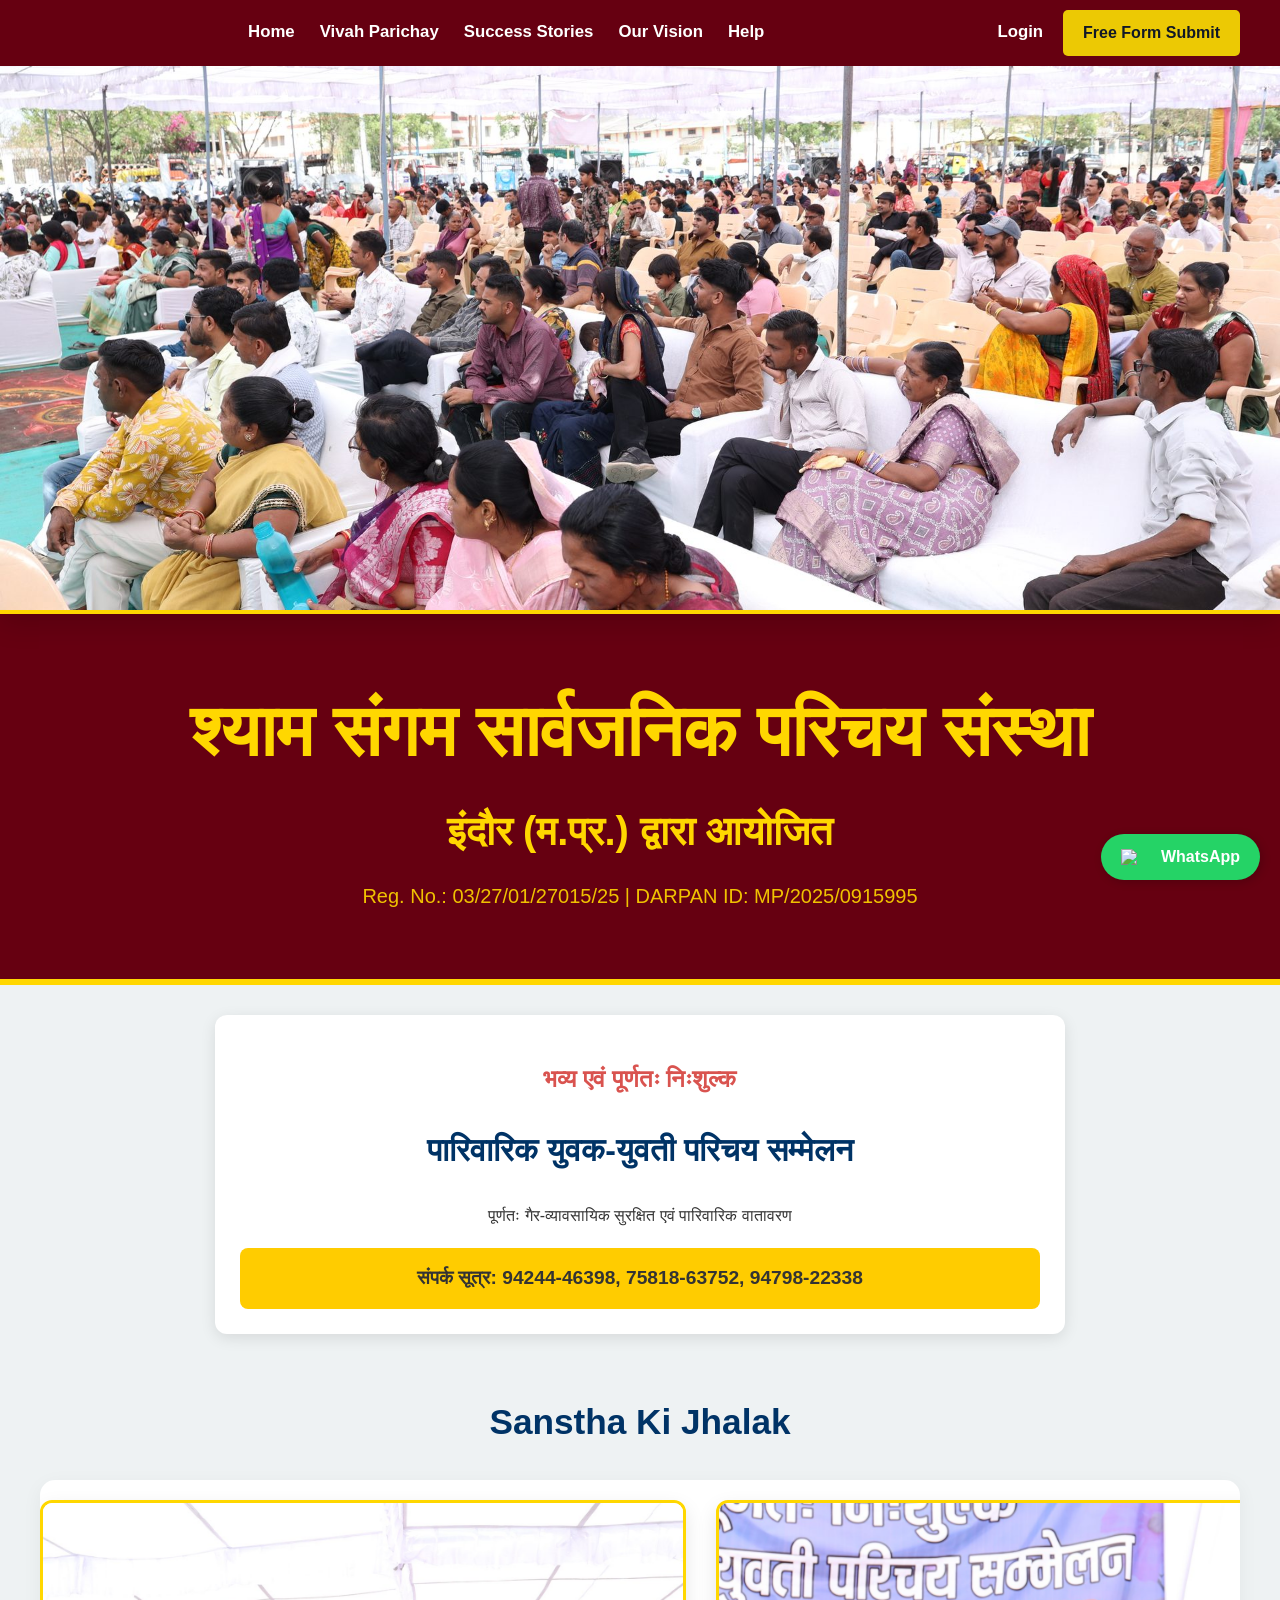
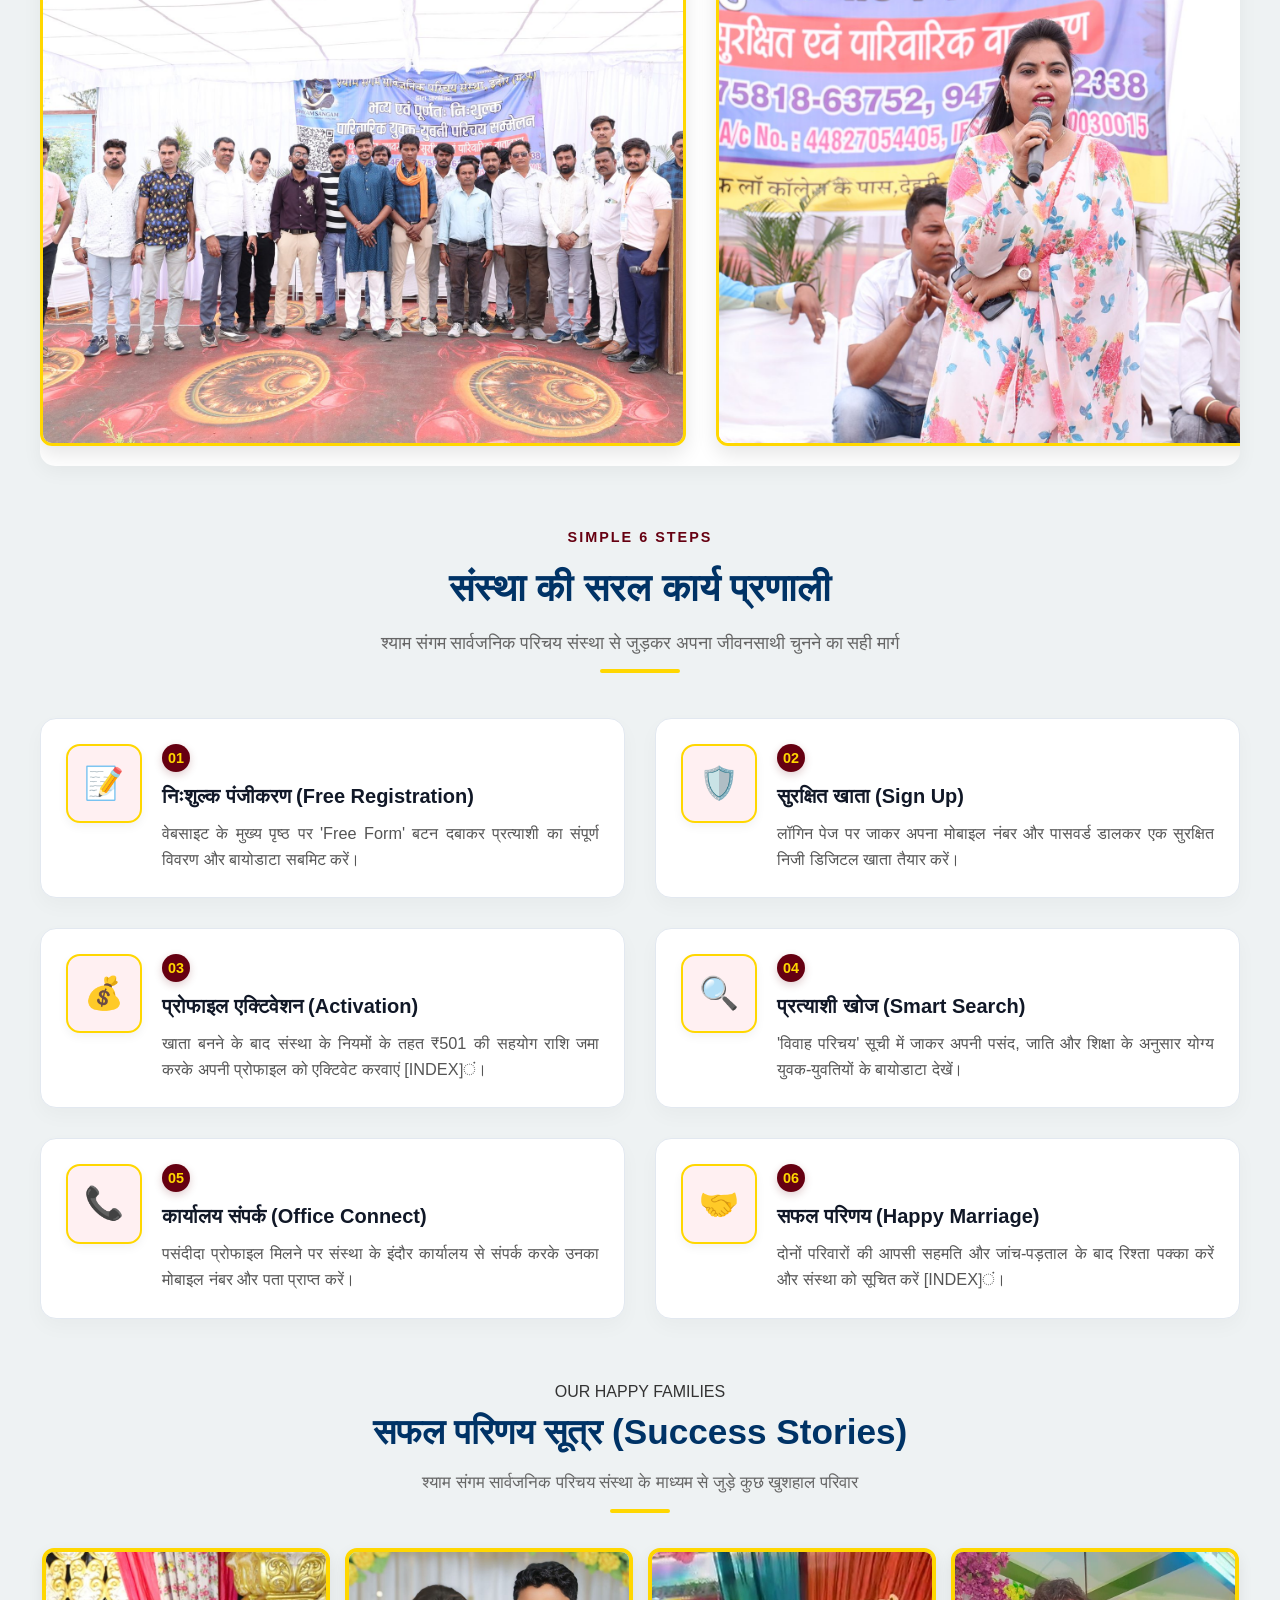
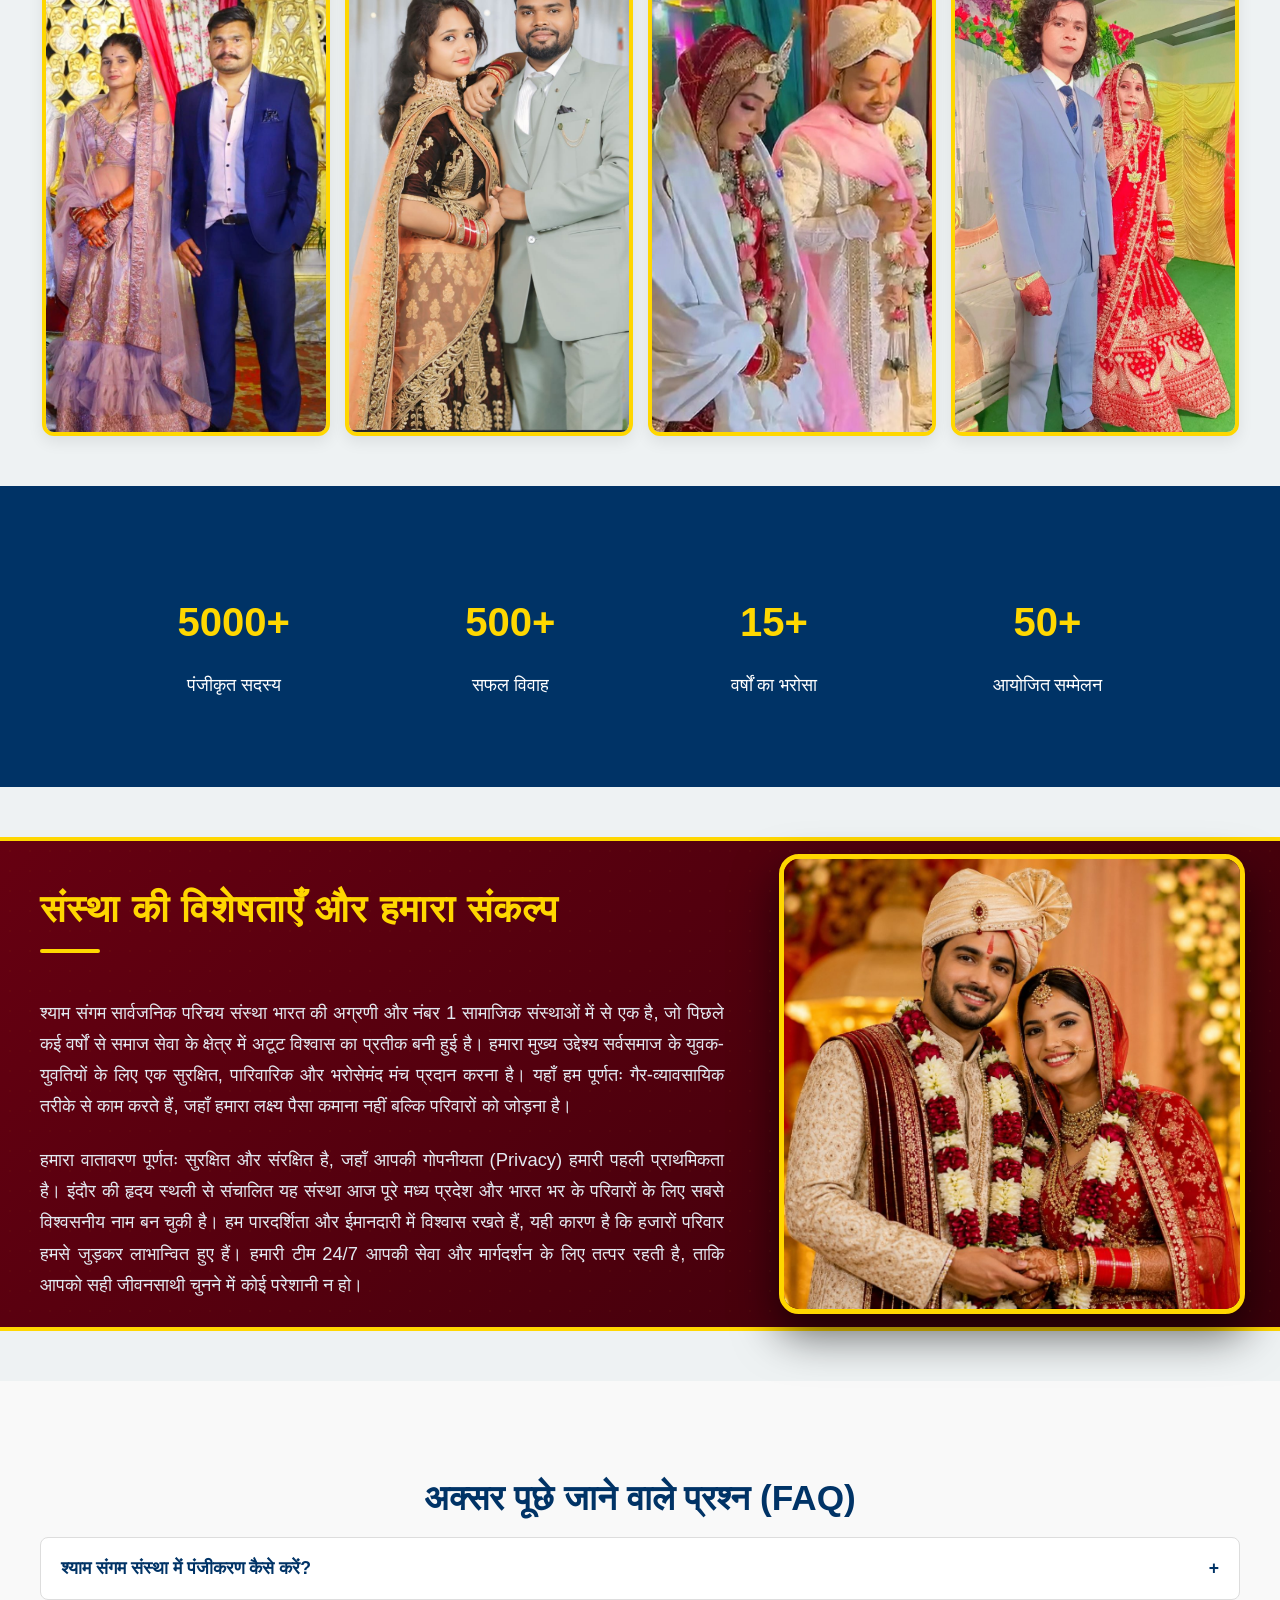
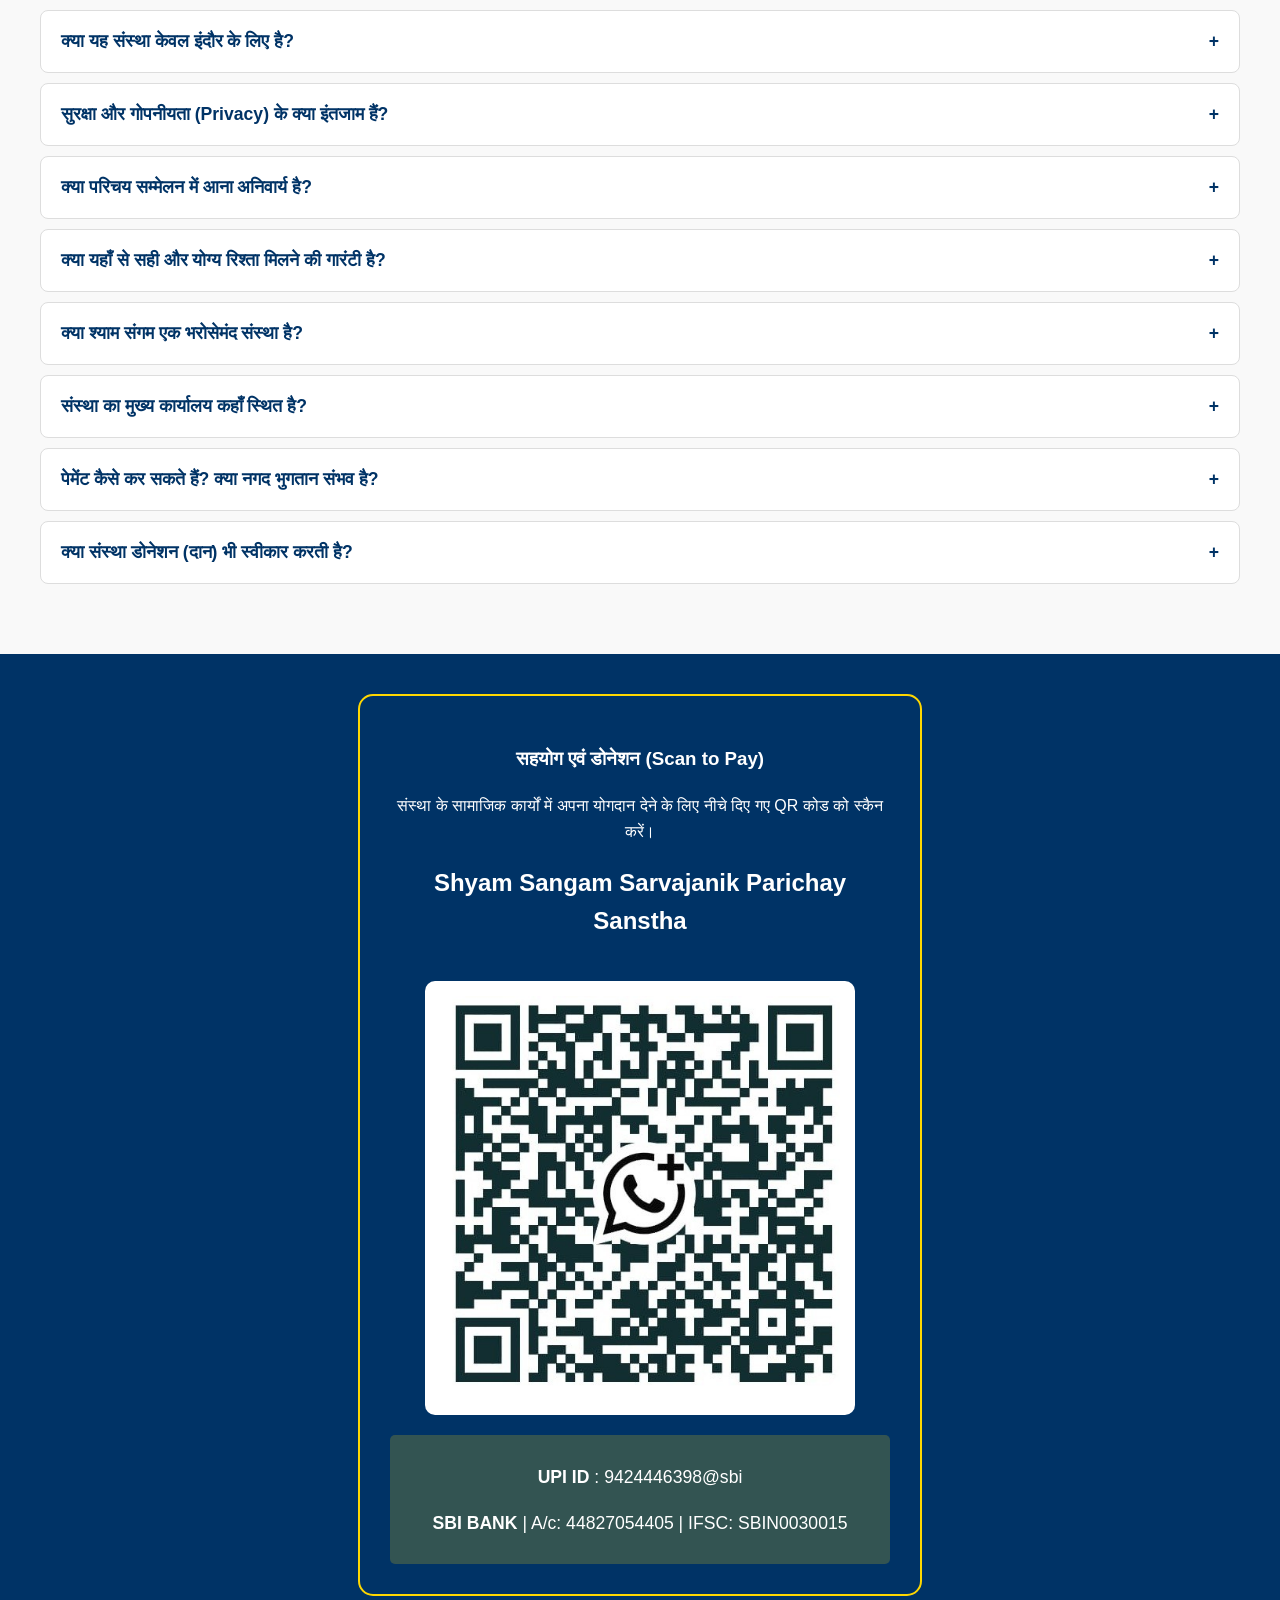
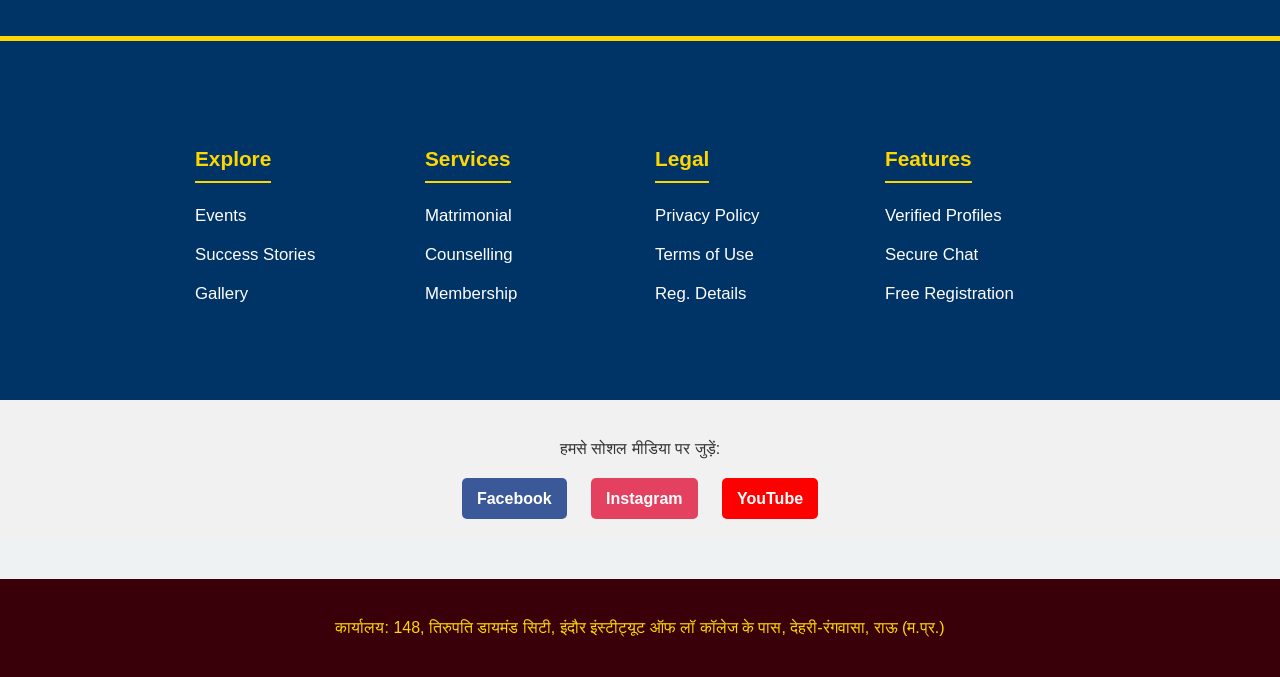
==== commit 9d5fd47d: "Add files via upload" ====
--- a/index.html
+++ b/index.html
@@ -1,201 +1,634 @@
-<!doctype html>
-<html lang="hi">
-<head>
-  <meta charset="utf-8">
-  <meta name="viewport" content="width=device-width,initial-scale=1">
-  <title>श्याम संगम सार्वजनिक परिचय संस्था | इंदौर</title>
-  <meta name="description" content="श्याम संगम सार्वजनिक परिचय संस्था, इंदौर—सर्वजातीय विवाह योग्य युवक-युवतियों के लिए पारिवारिक परिचय, कार्यक्रम और WhatsApp पंजीकरण।">
-  <meta name="theme-color" content="#680014">
-  <link rel="canonical" href="https://shyamparichaysanstha.github.io/">
-  <link rel="icon" href="favicon.svg" type="image/svg+xml">
-  <link rel="manifest" href="site.webmanifest">
-  <meta property="og:title" content="श्याम संगम सार्वजनिक परिचय संस्था">
-  <meta property="og:description" content="सुरक्षित, पारिवारिक और सर्वजातीय परिचय मंच—इंदौर।">
-  <meta property="og:image" content="https://shyamparichaysanstha.github.io/event-banner1.jpg">
-  <meta property="og:url" content="https://shyamparichaysanstha.github.io/">
-  <meta property="og:type" content="website">
-  <link rel="stylesheet" href="style.css?v=20260830">
-</head>
-<body>
-  <a class="skip-link" href="#main">मुख्य सामग्री पर जाएँ</a>
-  <header class="site-header">
-    <nav class="nav-wrap" aria-label="मुख्य नेविगेशन">
-      <a class="brand" href="index.html"><strong>श्याम संगम</strong><small>सार्वजनिक परिचय संस्था, इंदौर</small></a>
-      <button class="menu-toggle" type="button" data-menu-toggle aria-label="मेनू खोलें" aria-expanded="false">☰</button>
-      <ul class="nav-links" data-menu>
-        <li><a href="index.html" aria-current="page">होम</a></li>
-        <li><a href="matrimony.html">विवाह परिचय</a></li>
-        <li><a href="events.html">कार्यक्रम</a></li>
-        <li><a href="gallery.html">गैलरी</a></li>
-        <li><a href="success.html">सफल परिणय</a></li>
-        <li><a href="vision.html">हमारा उद्देश्य</a></li>
-        <li><a href="help.html">संपर्क</a></li>
-        <li><a class="nav-cta" href="#register">निःशुल्क पंजीकरण</a></li>
-      </ul>
-    </nav>
-  </header>
-
-  <main id="main">
-    <section class="hero" aria-labelledby="hero-title">
-      <img class="hero-media" src="photo3.JPG" alt="श्याम संगम परिचय सम्मेलन में उपस्थित परिवार" width="1920" height="1280" fetchpriority="high">
-      <div class="hero-content">
-        <span class="hero-badge">पंजीकृत सामाजिक संस्था • इंदौर</span>
-        <h1 id="hero-title">श्याम संगम सार्वजनिक परिचय संस्था</h1>
-        <p>सर्वजातीय विवाह योग्य युवक-युवतियों के लिए सुरक्षित, पारिवारिक और पारदर्शी परिचय मंच</p>
-        <div class="button-row">
-          <a class="btn btn-primary" href="#register">निःशुल्क पंजीकरण करें</a>
-          <a class="btn btn-outline" href="events.html">आगामी कार्यक्रम देखें</a>
-        </div>
-      </div>
-    </section>
-
-    <div class="trust-strip" aria-label="संस्था की प्रमुख जानकारी">
-      <div class="container trust-grid">
-        <div class="trust-item">Reg. No. 03/27/01/27015/25</div>
-        <div class="trust-item">DARPAN ID: MP/2025/0915995</div>
-        <div class="trust-item">सर्वजातीय • पारिवारिक • सुरक्षित</div>
-      </div>
-    </div>
-
-    <section class="section section-soft">
-      <div class="container grid-2">
-        <div>
-          <span class="eyebrow">हमारा परिचय</span>
-          <h2 class="section-title">परिवारों को सम्मान के साथ जोड़ने का प्रयास</h2>
-          <p>संस्था विवाह योग्य युवक-युवतियों और उनके परिवारों को परिचय सम्मेलन, मार्गदर्शन और पंजीकरण की सुविधा देती है। व्यक्तिगत मोबाइल नंबर, पूरा पता या संवेदनशील बायोडाटा वेबसाइट पर सार्वजनिक नहीं किया जाता।</p>
-          <p class="notice">किसी भी रिश्ते को अंतिम रूप देने से पहले दोनों परिवार स्वयं पहचान, शिक्षा, व्यवसाय और अन्य जानकारी की पूरी जाँच अवश्य करें।</p>
-          <div class="button-row" style="justify-content:flex-start">
-            <a class="btn btn-primary" href="matrimony.html">प्रक्रिया समझें</a>
-            <a class="btn btn-outline" href="vision.html">हमारा उद्देश्य</a>
-          </div>
-        </div>
-        <article class="banner-card">
-          <img src="event-banner1.jpg" alt="श्याम संगम बायोडाटा आमंत्रण एवं पंजीकरण सूचना" width="1536" height="1024" loading="lazy">
-          <div class="banner-card-content">
-            <strong>बायोडाटा आमंत्रित एवं पंजीकरण प्रारंभ</strong>
-            <p>नाम, आयु, शिक्षा, व्यवसाय, शहर और मोबाइल नंबर WhatsApp पर भेजें।</p>
-          </div>
-        </article>
-      </div>
-    </section>
-
-    <section class="section">
-      <div class="container">
-        <div class="section-heading">
-          <span class="eyebrow">सरल प्रक्रिया</span>
-          <h2 class="section-title">परिचय सेवा कैसे काम करती है</h2>
-        </div>
-        <div class="steps">
-          <article class="step"><h3>WhatsApp पंजीकरण</h3><p>वेबसाइट का फॉर्म भरकर अपना प्रारंभिक विवरण संस्था को भेजें।</p></article>
-          <article class="step"><h3>कार्यालय सत्यापन</h3><p>संस्था की टीम आवश्यक जानकारी और दस्तावेज़ के लिए आपसे संपर्क करेगी।</p></article>
-          <article class="step"><h3>उपयुक्त परिचय</h3><p>आपकी अपेक्षाओं के अनुसार उपलब्ध बायोडाटा के बारे में मार्गदर्शन मिलेगा।</p></article>
-          <article class="step"><h3>परिवारों की बातचीत</h3><p>सहमति होने पर संबंधित परिवारों के बीच परिचय और चर्चा आगे बढ़ती है।</p></article>
-          <article class="step"><h3>स्वतंत्र जाँच</h3><p>दोनों पक्ष अपने स्तर पर सभी जानकारियों और दस्तावेज़ों की पुष्टि करते हैं।</p></article>
-          <article class="step"><h3>सहमति से निर्णय</h3><p>अंतिम निर्णय युवक-युवती और दोनों परिवारों की स्वतंत्र सहमति से होता है।</p></article>
-        </div>
-      </div>
-    </section>
-
-    <section class="section section-maroon">
-      <div class="container">
-        <div class="section-heading">
-          <span class="eyebrow">संस्था की झलक</span>
-          <h2 class="section-title">हमारे परिचय सम्मेलन</h2>
-        </div>
-        <div class="photo-grid">
-          <a class="wide" href="gallery.html"><img src="photo4.JPG" alt="परिचय सम्मेलन में संस्था के सदस्य और प्रतिभागी" width="1920" height="1280" loading="lazy"></a>
-          <a href="gallery.html"><img src="photo2.JPG" alt="सम्मेलन में मंच से संबोधन" width="1920" height="1280" loading="lazy"></a>
-          <a href="gallery.html"><img src="photo5.JPG" alt="परिचय सम्मेलन में महिला प्रतिभागी" width="1920" height="1280" loading="lazy"></a>
-          <a class="wide" href="gallery.html"><img src="photos1.jpg" alt="सम्मेलन के पुरुष प्रतिभागी और सदस्य" width="1920" height="1280" loading="lazy"></a>
-        </div>
-        <div class="button-row" style="margin-top:26px"><a class="btn btn-primary" href="gallery.html">पूरी गैलरी देखें</a></div>
-      </div>
-    </section>
-
-    <section class="section section-soft">
-      <div class="container">
-        <div class="section-heading">
-          <span class="eyebrow">शुभ परिणय</span>
-          <h2 class="section-title">सफल वैवाहिक परिचय</h2>
-          <p class="section-intro">संस्था से जुड़े परिवारों की अनुमति से साझा की गई कुछ स्मृतियाँ।</p>
-        </div>
-        <div class="success-grid">
-          <article class="success-card"><img src="satish.jpg" alt="विवाह उपरांत नवदंपति" width="720" height="1280" loading="lazy"><div><h3>शुभ वैवाहिक जीवन</h3><p>परिवारों के विश्वास और आपसी सहमति का सुंदर परिणाम।</p></div></article>
-          <article class="success-card"><img src="sandeep.jpg" alt="विवाह के अवसर पर नवदंपति" width="1117" height="1592" loading="lazy"><div><h3>नई शुरुआत</h3><p>दो परिवारों के मिलन की सुखद स्मृति।</p></div></article>
-          <article class="success-card"><img src="panchal.jpg" alt="विवाह समारोह में वर-वधु" width="933" height="1658" loading="lazy"><div><h3>परिणय सूत्र</h3><p>सम्मान, संवाद और सहमति से आगे बढ़ा रिश्ता।</p></div></article>
-          <article class="success-card"><img src="adarsh.jpg" alt="विवाह समारोह में नवदंपति" width="720" height="1280" loading="lazy"><div><h3>खुशहाल परिवार</h3><p>नवदंपति को उज्ज्वल भविष्य की शुभकामनाएँ।</p></div></article>
-        </div>
-      </div>
-    </section>
-
-    <section id="register" class="section">
-      <div class="container">
-        <div class="section-heading">
-          <span class="eyebrow">निःशुल्क प्रारंभिक पंजीकरण</span>
-          <h2 class="section-title">अपना विवरण WhatsApp पर भेजें</h2>
-          <p class="section-intro">फॉर्म भरने पर WhatsApp खुलेगा। संदेश तभी जाएगा जब आप WhatsApp में Send दबाएँगे।</p>
-        </div>
-        <form class="form-card" data-whatsapp-form data-message-heading="नया विवाह परिचय पंजीकरण">
-          <div class="form-grid">
-            <div class="field"><label for="name">प्रत्याशी का नाम *</label><input id="name" name="नाम" autocomplete="name" required></div>
-            <div class="field"><label for="mobile">मोबाइल नंबर *</label><input id="mobile" name="मोबाइल" type="tel" inputmode="tel" pattern="[0-9 +()-]{10,}" autocomplete="tel" required></div>
-            <div class="field"><label for="gender">प्रत्याशी *</label><select id="gender" name="प्रत्याशी" required><option value="">चुनें</option><option>युवक</option><option>युवती</option></select></div>
-            <div class="field"><label for="age">आयु *</label><input id="age" name="आयु" type="number" min="18" max="80" required></div>
-            <div class="field"><label for="community">जाति / समाज</label><input id="community" name="जाति या समाज"></div>
-            <div class="field"><label for="city">शहर</label><input id="city" name="शहर" autocomplete="address-level2"></div>
-            <div class="field"><label for="education">शिक्षा</label><input id="education" name="शिक्षा"></div>
-            <div class="field"><label for="occupation">व्यवसाय / पद</label><input id="occupation" name="व्यवसाय"></div>
-            <div class="field"><label for="status">वैवाहिक स्थिति</label><select id="status" name="वैवाहिक स्थिति"><option>अविवाहित</option><option>तलाकशुदा</option><option>विधवा / विधुर</option></select></div>
-            <div class="field"><label for="height">ऊँचाई</label><input id="height" name="ऊँचाई" placeholder="जैसे 5 फीट 6 इंच"></div>
-            <div class="field full"><label for="expectation">जीवनसाथी से अपेक्षाएँ</label><textarea id="expectation" name="अपेक्षाएँ" rows="4"></textarea></div>
-          </div>
-          <p class="form-note">फोटो, पूरा बायोडाटा और दस्तावेज़ WhatsApp chat में अलग से भेजें। पहले <a href="privacy.html">गोपनीयता नीति</a> और <a href="terms.html">नियम</a> पढ़ें।</p>
-          <button class="btn btn-primary" type="submit">WhatsApp में विवरण खोलें</button>
-          <div class="status-message" aria-live="polite"></div>
-        </form>
-      </div>
-    </section>
-
-    <section class="section section-soft">
-      <div class="container">
-        <div class="section-heading"><span class="eyebrow">सवाल-जवाब</span><h2 class="section-title">अक्सर पूछे जाने वाले प्रश्न</h2></div>
-        <div class="faq-list">
-          <article class="faq-item"><button class="faq-question" aria-expanded="false">पंजीकरण कैसे करें?<span class="faq-symbol">+</span></button><div class="faq-answer">ऊपर दिया फॉर्म भरें या संस्था के WhatsApp नंबर 94244-46398 पर नाम, आयु, शिक्षा, व्यवसाय, शहर और फोटो भेजें।</div></article>
-          <article class="faq-item"><button class="faq-question" aria-expanded="false">क्या किसी की निजी जानकारी वेबसाइट पर दिखाई जाती है?<span class="faq-symbol">+</span></button><div class="faq-answer">नहीं। मोबाइल नंबर, पूरा पता और निजी बायोडाटा सार्वजनिक वेबसाइट पर नहीं दिखाया जाता। जानकारी केवल उचित प्रक्रिया और सहमति के अनुसार साझा की जाती है।</div></article>
-          <article class="faq-item"><button class="faq-question" aria-expanded="false">क्या संस्था रिश्ता तय होने की गारंटी देती है?<span class="faq-symbol">+</span></button><div class="faq-answer">नहीं। संस्था परिचय और मार्गदर्शन का माध्यम है। अंतिम निर्णय तथा जाँच-पड़ताल युवक-युवती और दोनों परिवारों की जिम्मेदारी है।</div></article>
-          <article class="faq-item"><button class="faq-question" aria-expanded="false">कार्यालय कहाँ है?<span class="faq-symbol">+</span></button><div class="faq-answer">148, तिरुपति डायमंड सिटी, इंदौर इंस्टीट्यूट ऑफ लॉ कॉलेज के पास, देहरी-रंगवासा, राऊ, इंदौर (म.प्र.) 453331।</div></article>
-        </div>
-      </div>
-    </section>
-
-    <section class="section section-maroon">
-      <div class="container qr-wrap">
-        <img src="sansthaqr.jpg" alt="संस्था का WhatsApp QR कोड" width="506" height="506" loading="lazy">
-        <div class="bank-box">
-          <span class="eyebrow">सहयोग एवं संपर्क</span>
-          <h2 class="section-title">संस्था से सीधे जुड़ें</h2>
-          <p>WhatsApp: 94244-46398 • 75818-63752 • 94798-22338</p>
-          <p>UPI: 9424446398@sbi<br>SBI A/c: 44827054405<br>IFSC: SBIN0030015</p>
-          <p><small>भुगतान करने से पहले संस्था से राशि और उद्देश्य की पुष्टि अवश्य करें।</small></p>
-        </div>
-      </div>
-    </section>
-  </main>
-
-  <footer class="site-footer">
-    <div class="container footer-grid">
-      <div><h2 class="footer-title">श्याम संगम</h2><p>सार्वजनिक परिचय संस्था, इंदौर—सम्मानजनक और पारिवारिक परिचय का सामाजिक मंच।</p></div>
-      <div><h3 class="footer-title">महत्वपूर्ण लिंक</h3><ul class="footer-links"><li><a href="events.html">कार्यक्रम</a></li><li><a href="gallery.html">गैलरी</a></li><li><a href="matrimony.html">विवाह परिचय</a></li><li><a href="login.html">सदस्य सहायता</a></li></ul></div>
-      <div><h3 class="footer-title">कानूनी जानकारी</h3><ul class="footer-links"><li><a href="privacy.html">गोपनीयता नीति</a></li><li><a href="terms.html">नियम एवं शर्तें</a></li><li><a href="help.html">संपर्क करें</a></li></ul></div>
-    </div>
-    <div class="container footer-bottom">© 2026 श्याम संगम सार्वजनिक परिचय संस्था, इंदौर।</div>
-  </footer>
-
-  <a class="whatsapp-float" href="https://wa.me/919424446398" target="_blank" rel="noopener" aria-label="WhatsApp पर संपर्क करें">◉ <span>WhatsApp</span></a>
-  <aside class="consent-banner" data-consent-banner aria-label="Analytics अनुमति">
-    <p>वेबसाइट सुधारने के लिए आपकी अनुमति के बाद सामान्य उपयोग, डिवाइस और अनुमानित स्थान की Analytics जानकारी ली जाती है। फॉर्म की निजी जानकारी Analytics को नहीं भेजी जाती। <a href="privacy.html">विवरण पढ़ें</a></p>
-    <div class="consent-actions"><button class="consent-accept" data-consent="accepted">स्वीकार करें</button><button class="consent-reject" data-consent="rejected">अस्वीकार करें</button></div>
-  </aside>
-  <script src="site.js?v=20260830" defer></script>
-</body>
-</html>
+<!DOCTYPE html>
+<html lang="hi">
+<head>
+    <meta charset="UTF-8">
+    <meta name="viewport" content="width=device-width, initial-scale=1.0">
+    <title>Shyam Sangam Sanstha</title>
+    <!-- CSS file ko link karne ke liye niche wali line zaroori hai -->
+    <link rel="stylesheet" href="style.css?v=99">
+
+    <!-- Title: Jo Google Search mein bada blue link dikhta hai -->
+<title>Shyam Sangam Sarvajanik Parichay Sanstha - Indore Matrimony</title>
+
+<!-- Description: Jo link ke niche choti jankari dikhti hai -->
+<meta name="description" content="Shyam Sangam Sarvajanik Parichay Sanstha Indore: Sabse bharosemand matrimonial platform. Aaj hi free registration karein.">
+
+<!-- Keywords: Jin words se log search karenge -->
+<meta name="keywords" content="Shyam Sangam, Matrimony Indore, Parichay Sanstha, Free Matrimony, Indore Matrimonial">
+
+</head>
+
+<body>
+
+   <nav class="navbar">
+    <!-- 1. Sanstha Ka Naam / Logo -->
+  
+
+    <!-- 2. YAHA HAI WOH BUTTON: 3 Lines Wala Mobile Menu Toggle -->
+    <div class="menu-toggle" id="mobile-menu-btn">
+        <span class="bar"></span>
+        <span class="bar"></span>
+        <span class="bar"></span>
+    </div>
+
+    <!-- 3. Saare Menu Links -->
+    <ul class="nav-links" id="nav-menu-list">
+        <li><a href="index.html">Home</a></li>
+        <li><a href="matrimony.html" target="_blank">Vivah Parichay</a></li>
+        <li><a href="success.html" target="_blank">Success Stories</a></li>
+        <li><a href="vision.html" target="_blank">Our Vision</a></li>
+        <li><a href="help.html" target="_blank">Help</a></li>
+        <li><a href="login.html" target="_blank" class="mobile-login-only">Login</a></li>
+    </ul>
+
+    <!-- 4. Desktop Auth Buttons -->
+    <div class="nav-auth-desktop">
+        <a href="login.html" target="_blank" class="login-btn">Login</a>
+        <a href="#registration-form" class="submit-btn">Free Form Submit</a>
+    </div>
+</nav>
+
+<!-- Automatic Photo Slider Section -->
+<div class="home-slider-container">
+    <div class="home-slider-wrapper">
+        <!-- Slide 1 -->
+        <div class="home-slide active">
+            <img src="photo3.JPG" alt="Sammelan Banner 1">
+            
+        </div>
+        <!-- Slide 2 -->
+        <div class="home-slide">
+            <img src="photos1.jpg" alt="Sammelan Banner 2">
+           
+        </div>
+
+        <div class="home-slide">
+            <img src="banner.jpg" alt="Sammelan Banner 2">
+           
+        </div>
+        <!-- Slide 3 -->
+        <div class="home-slide">
+            <img src="photo4.JPG" alt="Sammelan Banner 3">
+           
+        </div>
+    </div>
+</div>
+
+    <header class="main-header">
+        <h1 class="main-title">श्याम संगम सार्वजनिक परिचय संस्था</h1>
+        <h3 class="location">इंदौर (म.प्र.) द्वारा आयोजित</h3>
+        <p class="reg-info">Reg. No.: 03/27/01/27015/25 | DARPAN ID: MP/2025/0915995</p>
+    </header>
+
+    <main class="content">
+        <section class="event-card">
+            <h2 class="highlight-red">भव्य एवं पूर्णतः निःशुल्क</h2>
+            <h1 class="event-name">पारिवारिक युवक-युवती परिचय सम्मेलन</h1>
+            <p class="tagline">पूर्णतः गैर-व्यावसायिक सुरक्षित एवं पारिवारिक वातावरण</p>
+            
+            <div class="contact-box">
+                संपर्क सूत्र: 94244-46398, 75818-63752, 94798-22338
+            </div>
+        </section>
+
+    
+    </main> 
+<section class="photo-gallery">
+    <h2>Sanstha Ki Jhalak</h2>
+    <!-- Outer Track Window -->
+    <div class="gallery-container">
+        <!-- Inner Scrolling Train -->
+        <div class="gallery-scroll-train">
+            <!-- 6 Photos - Original Set -->
+            <img src="photos1.jpg" alt="Event Photo 1" class="gallery-img">
+            <img src="photo2.JPG" alt="Event Photo 2" class="gallery-img">
+            <img src="photo3.JPG" alt="Event Photo 3" class="gallery-img">
+            <img src="photo4.JPG" alt="Event Photo 4" class="gallery-img">
+            <img src="photo5.JPG" alt="Event Photo 5" class="gallery-img">
+            <img src="banner.jpg" alt="Banner" class="gallery-img">
+
+            <!-- 6 Photos - Duplicate Set (Strictly needed for infinite smooth looping) -->
+            <img src="photos1.jpg" alt="Event Photo 1" class="gallery-img">
+            <img src="photo2.JPG" alt="Event Photo 2" class="gallery-img">
+            <img src="photo3.JPG" alt="Event Photo 3" class="gallery-img">
+            <img src="photo4.JPG" alt="Event Photo 4" class="gallery-img">
+            <img src="photo5.JPG" alt="Event Photo 5" class="gallery-img">
+            <img src="banner.jpg" alt="Banner" class="gallery-img">
+        </div>
+    </div>
+</section>
+
+
+<section class="workflow-section">
+    <div class="workflow-header">
+        <span>SIMPLE 6 STEPS</span>
+        <h2>संस्था की सरल कार्य प्रणाली</h2>
+        <p>श्याम संगम सार्वजनिक परिचय संस्था से जुड़कर अपना जीवनसाथी चुनने का सही मार्ग</p>
+        <div class="workflow-gold-line"></div>
+    </div>
+
+    <div class="workflow-grid">
+        <!-- Step 1 -->
+        <div class="workflow-card">
+            <div class="workflow-logo-box">📝</div>
+            <div class="workflow-text">
+                <span class="step-number">01</span>
+                <h3>निःशुल्क पंजीकरण (Free Registration)</h3>
+                <p>वेबसाइट के मुख्य पृष्ठ पर 'Free Form' बटन दबाकर प्रत्याशी का संपूर्ण विवरण और बायोडाटा सबमिट करें।</p>
+            </div>
+        </div>
+
+        <!-- Step 2 -->
+        <div class="workflow-card">
+            <div class="workflow-logo-box">🛡️</div>
+            <div class="workflow-text">
+                <span class="step-number">02</span>
+                <h3>सुरक्षित खाता (Sign Up)</h3>
+                <p>लॉगिन पेज पर जाकर अपना मोबाइल नंबर और पासवर्ड डालकर एक सुरक्षित निजी डिजिटल खाता तैयार करें।</p>
+            </div>
+        </div>
+
+        <!-- Step 3 (Naya Point) -->
+        <div class="workflow-card">
+            <div class="workflow-logo-box">💰</div>
+            <div class="workflow-text">
+                <span class="step-number">03</span>
+                <h3>प्रोफाइल एक्टिवेशन (Activation)</h3>
+                <p>खाता बनने के बाद संस्था के नियमों के तहत ₹501 की सहयोग राशि जमा करके अपनी प्रोफाइल को एक्टिवेट करवाएं [INDEX]ं।</p>
+            </div>
+        </div>
+
+        <!-- Step 4 -->
+        <div class="workflow-card">
+            <div class="workflow-logo-box">🔍</div>
+            <div class="workflow-text">
+                <span class="step-number">04</span>
+                <h3>प्रत्याशी खोज (Smart Search)</h3>
+                <p>'विवाह परिचय' सूची में जाकर अपनी पसंद, जाति और शिक्षा के अनुसार योग्य युवक-युवतियों के बायोडाटा देखें।</p>
+            </div>
+        </div>
+
+        <!-- Step 5 -->
+        <div class="workflow-card">
+            <div class="workflow-logo-box">📞</div>
+            <div class="workflow-text">
+                <span class="step-number">05</span>
+                <h3>कार्यालय संपर्क (Office Connect)</h3>
+                <p>पसंदीदा प्रोफाइल मिलने पर संस्था के इंदौर कार्यालय से संपर्क करके उनका मोबाइल नंबर और पता प्राप्त करें।</p>
+            </div>
+        </div>
+
+        <!-- Step 6 (Naya Point) -->
+        <div class="workflow-card">
+            <div class="workflow-logo-box">🤝</div>
+            <div class="workflow-text">
+                <span class="step-number">06</span>
+                <h3>सफल परिणय (Happy Marriage)</h3>
+                <p>दोनों परिवारों की आपसी सहमति और जांच-पड़ताल के बाद रिश्ता पक्का करें और संस्था को सूचित करें [INDEX]ं।</p>
+            </div>
+        </div>
+    </div>
+</section>
+
+
+
+<!-- Stats Counter Section -->
+
+
+<!-- Success Stories (Testimonials) -->
+
+<section class="home-success-section">
+    <div class="home-success-header">
+        <span>OUR HAPPY FAMILIES</span>
+        <h2>सफल परिणय सूत्र (Success Stories)</h2>
+        <p>श्याम संगम सार्वजनिक परिचय संस्था के माध्यम से जुड़े कुछ खुशहाल परिवार</p>
+        <div class="success-gold-line"></div>
+    </div>
+
+    <!-- Sirf 4 Photos ka grid container -->
+    <div class="home-success-photo-grid">
+        
+        <!-- Photo Frame 1 -->
+        <div class="home-success-photo-card">
+            <img src="satish.jpg" alt="Shyam Sangam Success Family 1">
+        </div>
+
+        <!-- Photo Frame 2 -->
+        <div class="home-success-photo-card">
+            <img src="sandeep.jpg" alt="Shyam Sangam Success Family 2" >
+        </div>
+
+        <!-- Photo Frame 3 -->
+        <div class="home-success-photo-card">
+            <img src="panchal.jpg" alt="Shyam Sangam Success Family 3">
+        </div>
+
+        <!-- Photo Frame 4 -->
+        <div class="home-success-photo-card">
+            <img src="adarsh.jpg" alt="Shyam Sangam Success Family 4">
+        </div>
+
+    </div>
+</section>
+
+<section class="stats-section">
+    <div class="stats-container">
+        <div class="stat-item">
+            <h2 class="stat-number" data-target="5000">5000+</h2>
+            <p>पंजीकृत सदस्य</p>
+        </div>
+        <div class="stat-item">
+            <h2 class="stat-number" data-target="500">500+</h2>
+            <p>सफल विवाह</p>
+        </div>
+        <div class="stat-item">
+            <h2 class="stat-number" data-target="15">15+</h2>
+            <p>वर्षों का भरोसा</p>
+        </div>
+        <div class="stat-item">
+            <h2 class="stat-number" data-target="50">50+</h2>
+            <p>आयोजित सम्मेलन</p>
+        </div>
+    </div>
+</section> 
+
+<!-- Matrimony Search & Profiles Section -->
+
+<!-- Sanstha ki Khoobiyaan (About Section) -->
+<section class="about-sangam-section">
+    <div class="about-container">
+        
+        <!-- Left Block: Text Content -->
+        <div class="about-text-block">
+            <h2>संस्था की विशेषताएँ और हमारा संकल्प</h2>
+            
+            <p>श्याम संगम सार्वजनिक परिचय संस्था भारत की अग्रणी और नंबर 1 सामाजिक संस्थाओं में से एक है, जो पिछले कई वर्षों से समाज सेवा के क्षेत्र में अटूट विश्वास का प्रतीक बनी हुई है। हमारा मुख्य उद्देश्य सर्वसमाज के युवक-युवतियों के लिए एक सुरक्षित, पारिवारिक और भरोसेमंद मंच प्रदान करना है। यहाँ हम पूर्णतः गैर-व्यावसायिक तरीके से काम करते हैं, जहाँ हमारा लक्ष्य पैसा कमाना नहीं बल्कि परिवारों को जोड़ना है।</p>
+            
+            <p>हमारा वातावरण पूर्णतः सुरक्षित और संरक्षित है, जहाँ आपकी गोपनीयता (Privacy) हमारी पहली प्राथमिकता है। इंदौर की हृदय स्थली से संचालित यह संस्था आज पूरे मध्य प्रदेश और भारत भर के परिवारों के लिए सबसे विश्वसनीय नाम बन चुकी है। हम पारदर्शिता और ईमानदारी में विश्वास रखते हैं, यही कारण है कि हजारों परिवार हमसे जुड़कर लाभान्वित हुए हैं। हमारी टीम 24/7 आपकी सेवा और मार्गदर्शन के लिए तत्पर रहती है, ताकि आपको सही जीवनसाथी चुनने में कोई परेशानी न हो।</p>
+        </div>
+
+        <!-- Right Block: Royal Traditional Couple Image -->
+        <div class="about-image-block">
+            <!-- Humne ek behad sundar royalty-free traditional Indian couple ki portrait image link ki hai -->
+            <img src="coupleimage.jpg   " alt="Shyam Sangam Vivah Couple">
+        </div>
+
+    </div>
+</section>
+
+
+
+<section class="faq-section">
+    <h2 class="section-title">अक्सर पूछे जाने वाले प्रश्न (FAQ)</h2>
+    
+    <div class="faq-container">
+        <!-- Question 1 -->
+        <div class="faq-item">
+            <button class="faq-question">श्याम संगम संस्था में पंजीकरण कैसे करें? <span class="icon">+</span></button>
+            <div class="faq-answer">
+                <p>आप हमारी वेबसाइट पर ऊपर दिए गए 'Free Form Submit' बटन पर क्लिक करके या हमारे कार्यालय आकर निःशुल्क पंजीकरण करा सकते हैं।</p>
+            </div>
+        </div>
+
+        <!-- Question 2 -->
+        <div class="faq-item">
+            <button class="faq-question">क्या यह संस्था केवल इंदौर के लिए है? <span class="icon">+</span></button>
+            <div class="faq-answer">
+                <p>नहीं, हमारी संस्था मुख्य रूप से इंदौर से संचालित है, लेकिन पूरे भारत और विशेषकर मध्य प्रदेश के सभी समाजजन हमसे जुड़ सकते हैं।</p>
+            </div>
+        </div>
+
+        <!-- Question 3 -->
+        <div class="faq-item">
+            <button class="faq-question">सुरक्षा और गोपनीयता (Privacy) के क्या इंतजाम हैं? <span class="icon">+</span></button>
+            <div class="faq-answer">
+                <p>हम हर प्रोफाइल का आधार कार्ड से सत्यापन (Verify) करते हैं और आपकी निजी जानकारी केवल गंभीर और इच्छुक परिवारों के साथ ही साझा की जाती है।</p>
+            </div>
+        </div>
+
+        <!-- Question 4 -->
+        <div class="faq-item">
+            <button class="faq-question">क्या परिचय सम्मेलन में आना अनिवार्य है? <span class="icon">+</span></button>
+            <div class="faq-answer">
+                <p>जी हाँ, सम्मेलन में आने से आप सीधे प्रत्याशी के परिवार से मिल सकते हैं, जिससे पारदर्शिता बनी रहती है और निर्णय लेना आसान होता है।</p>
+            </div>
+        </div>
+        <div class="faq-item">
+    <button class="faq-question">क्या यहाँ से सही और योग्य रिश्ता मिलने की गारंटी है? <span class="icon">+</span></button>
+    <div class="faq-answer">
+        <p>जी हाँ, हम केवल सत्यापित (Verified) प्रोफाइल ही रखते हैं। हमारा मुख्य उद्देश्य समाज के परिवारों को एक मंच पर लाना है ताकि आप अपनी पसंद और योग्यता के अनुसार सही जीवनसाथी चुन सकें।</p>
+    </div>
+</div>
+
+<!-- Question 6 -->
+<div class="faq-item">
+    <button class="faq-question">क्या श्याम संगम एक भरोसेमंद संस्था है? <span class="icon">+</span></button>
+    <div class="faq-answer">
+        <p>हमारी संस्था शासन द्वारा पंजीकृत (Reg. No.: 03/27/01/27015/25) है। हम पिछले कई वर्षों से पूर्णतः पारदर्शिता और सामाजिक सेवा की भावना से कार्य कर रहे हैं, जो हमें सबसे विश्वसनीय बनाता है।</p>
+    </div>
+</div>
+
+<!-- Question 7 -->
+<div class="faq-item">
+    <button class="faq-question">संस्था का मुख्य कार्यालय कहाँ स्थित है? <span class="icon">+</span></button>
+    <div class="faq-answer">
+        <p>हमारा कार्यालय 148, तिरुपति डायमंड सिटी, इंदौर इंस्टीट्यूट ऑफ लॉ कॉलेज के पास, देहरी-रंगवासा, राऊ, इंदौर (म.प्र.) में स्थित है। आप कार्यालय समय में कभी भी आकर मिल सकते हैं।</p>
+    </div>
+</div>
+
+<!-- Question 8 -->
+<div class="faq-item">
+    <button class="faq-question">पेमेंट कैसे कर सकते हैं? क्या नगद भुगतान संभव है? <span class="icon">+</span></button>
+    <div class="faq-answer">
+        <p>हम आपकी सुविधा के लिए सभी प्रकार के भुगतान स्वीकार करते हैं। आप नगद (Cash), ऑनलाइन ट्रांसफर (PhonePe/GooglePay) या बैंक चेक के माध्यम से सहयोग राशि जमा कर सकते हैं।</p>
+    </div>
+</div>
+
+<!-- Question 9 -->
+<div class="faq-item">
+    <button class="faq-question">क्या संस्था डोनेशन (दान) भी स्वीकार करती है? <span class="icon">+</span></button>
+    <div class="faq-answer">
+        <p>जी हाँ, हमारी संस्था पूर्णतः सामाजिक सहयोग पर आधारित है। समाज कल्याण के कार्यों को आगे बढ़ाने के लिए हम स्वेच्छा से दिए गए दान का स्वागत करते हैं। आप नीचे दिए गए QR कोड को स्कैन करके अपना सहयोग भेज सकते हैं।</p>
+    </div>
+</div>
+    </div>
+    <!-- Question 5 -->
+
+
+</section>
+
+
+<section class="payment-section">
+    <div class="payment-card">
+        <h3>सहयोग एवं डोनेशन (Scan to Pay)</h3>
+        <p>संस्था के सामाजिक कार्यों में अपना योगदान देने के लिए नीचे दिए गए QR कोड को स्कैन करें।</p>
+        <h2>Shyam Sangam Sarvajanik Parichay Sanstha</h2>
+        <div class="qr-placeholder">
+            <!-- Yahan apni QR image ka path dalen -->
+            <img src="sansthaqr.jpg" alt="Sanstha QR Code" style="width: 400px; border: 5px solid #fff;">
+        </div>
+        <div class="bank-info">
+            <p><strong>UPI ID</strong>  : 9424446398@sbi </p>
+            <p><strong>SBI BANK</strong> | A/c: 44827054405 | IFSC: SBIN0030015</p>
+        </div>
+    </div>
+</section>
+
+
+<!-- Footer Links Section (Explore, Services, etc.) -->
+<section class="footer-columns">
+    <div class="footer-links-container">
+    <!-- Explore Column -->
+    <div class="footer-col">
+        <h3>Explore</h3>
+        <ul>
+            <li><a href="events.html" target="_blank">Events</a></li>
+            <li><a href="success.html" target="_blank">Success Stories</a></li>
+            <li><a href="gallery.html" target="_blank">Gallery</a></li>
+        </ul>
+    </div>
+
+    <!-- Services Column -->
+    <div class="footer-col">
+        <h3>Services</h3>
+        <ul>
+            <li><a href="matrimony.html" target="_blank">Matrimonial</a></li>
+            <li><a href="help.html" target="_blank">Counselling</a></li>
+            <li><a href="login.html" target="_blank">Membership</a></li>
+        </ul>
+    </div>
+
+    <!-- Legal Column -->
+    <div class="footer-col">
+        <h3>Legal</h3>
+        <ul>
+            <li><a href="privacy.html" target="_blank">Privacy Policy</a></li>
+            <li><a href="terms.html" target="_blank">Terms of Use</a></li>
+            <li><a href="#about-section" target="_blank">Reg. Details</a></li>
+        </ul>
+    </div>
+
+    <!-- Features Column -->
+    <div class="footer-col">
+        <h3>Features</h3>
+        <ul>
+            <li><a href="matrimony.html" target="_blank">Verified Profiles</a></li>
+            <li><a href="wa.me" target="_blank">Secure Chat</a></li>
+            <li><a href="#formModal" onclick="openForm()">Free Registration</a></li>
+        </ul>
+    </div>
+</div>
+
+</section>
+
+<!-- Registration Modal (Popup Form) -->
+<div id="formModal" class="modal">
+    <div class="modal-content">
+        <span class="close-btn" onclick="closeForm()">&times;</span>
+        <h2 class="form-title">प्रत्याशी का संपूर्ण विवरण</h2>
+        
+        <form id="registration-form" name="google-sheet">
+            <!-- Basic Details -->
+            <div class="form-group">
+                <input type="text" name="Pratyashi_Naam" placeholder="प्रत्याशी का नाम" required>
+<input type="date" name="DOB" placeholder="जन्म तिथि" required>
+
+            </div>
+            
+            <div class="form-group">
+                <input type="text" name="Janm_Sthan" placeholder="जन्म स्थान">
+<input type="time" name="Janm_Samay" placeholder="जन्म समय">
+
+            </div>
+
+            <div class="form-group">
+               <input type="text" name="Unchai" placeholder="ऊंचाई">
+<input type="text" name="Rang" placeholder="रंग">
+
+            </div>
+
+            <div class="radio-group">
+                <label>मांगलिक:</label>
+                <input type="radio" name="manglik"> हाँ 
+                <input type="radio" name="manglik"> आंशिक 
+                <input type="radio" name="manglik"> नहीं
+                <input type="radio" name="manglik"> पता नहीं
+            </div>
+
+           <input type="text" name="Shiksha" placeholder="शिक्षा" class="full-width">
+
+
+            <div class="form-group">
+                <input type="text" name="Gotra"  placeholder="गोत्र / जाति">
+                <input type="text" name="Mama Gotra"  placeholder="मामा गोत्र / जाति">
+            </div>
+
+            <div class="radio-group">
+                <label>वैवाहिक स्थिति:</label>
+                <input type="radio" name="status"> अविवाहित 
+                <input type="radio" name="status"> तलाकशुदा 
+                <input type="radio" name="status"> विधवा / विधुर
+            </div>
+
+            <div class="form-group">
+                <input type="text" name="Vyavasay_Pad" placeholder="व्यवसाय / पद">
+<input type="text" name="Varshik_Aay" placeholder="वार्षिक आय">
+
+            </div>
+
+            <div class="file-input">
+                <label>📸 पासपोर्ट साइज फोटो लगाएं:</label>
+                <input type="file" accept="image/*">
+            </div>
+
+            <hr><h3>👨‍👩‍👧 परिवार एवं संपर्क विवरण</h3>
+
+            <div class="form-group">
+                <input type="text" name="Pitaji_Naam" placeholder="पिताजी का नाम">
+<input type="text" name="Mataji_Naam" placeholder="माताजी का नाम">
+            </div>
+
+            <div class="form-group">
+                <input type="text" name="Pitaji_Vyavasay" placeholder="पिताजी का व्यवसाय">
+<input type="text" name="Masik_Aay" placeholder="मासिक आय">
+            </div>
+
+            <div class="form-group">
+              <input type="text" name="Bhai_Vivaran" placeholder="भाई (संख्या/विवरण)">
+<input type="text" name="Behen_Vivaran" placeholder="बहन (संख्या/विवरण)">
+            </div>
+
+            <input type="tel" name="Mobile_No" placeholder="प्रत्याशी का मोबाइल नंबर" class="full-width" required>
+            <textarea name="Pura_Pata" placeholder="पूरा पता" class="full-width"></textarea>
+<textarea name="Apeksha" placeholder="लड़का/लड़की कैसी चाहिए? (अपेक्षाएं)" class="full-width"></textarea>
+
+            <div class="declaration">
+                <input type="checkbox" required> मैं घोषणा करता हूँ कि मेरे द्वारा दी गई समस्त जानकारी सत्य एवं सही है।
+            </div>
+
+            <button type="submit" class="final-submit-btn">फॉर्म सबमिट करें</button>
+        </form>
+        
+    </div>
+</div>
+<div class="social-links">
+    <p>हमसे सोशल मीडिया पर जुड़ें:</p>
+    <a href="https://facebook.com" target="_blank" class="social-icon fb">Facebook</a>
+    <a href="https://instagram.com" target="_blank" class="social-icon insta">Instagram</a>
+    <a href="https://youtube.com" target="_blank" class="social-icon yt">YouTube</a>
+</div>
+
+    <footer class="main-footer">
+        <p>कार्यालय: 148, तिरुपति डायमंड सिटी, इंदौर इंस्टीट्यूट ऑफ लॉ कॉलेज के पास, देहरी-रंगवासा, राऊ (म.प्र.)</p>
+    </footer>
+<script>
+    // Navbar ke button ko link karna
+    const submitBtn = document.querySelector('.submit-btn');
+    const modal = document.getElementById('formModal');
+
+    // Button click karne par form dikhayen
+    submitBtn.onclick = function() {
+        modal.style.display = "block";
+    }
+
+    // Close button (X) click karne par band karein
+    function closeForm() {
+        modal.style.display = "none";
+    }
+
+    // Bahar click karne par bhi band ho jaye
+    window.onclick = function(event) {
+        if (event.target == modal) {
+            modal.style.display = "none";
+        }
+    }
+    // FAQ Accordion Logic
+document.querySelectorAll('.faq-question').forEach(button => {
+    button.addEventListener('click', () => {
+        const faqItem = button.parentElement;
+        faqItem.classList.toggle('active');
+    });
+});
+// Numbers count karne wali animation
+document.querySelectorAll('.stat-number').forEach(num => {
+    const target = +num.getAttribute('data-target');
+    let count = 0;
+    const updateCount = () => {
+        const speed = target / 100;
+        if (count < target) {
+            count += speed;
+            num.innerText = Math.ceil(count) + "+";
+            setTimeout(updateCount, 20);
+        } else {
+            num.innerText = target + "+";
+        }
+    };
+    updateCount();
+});
+
+</script>
+<script>
+  const scriptURL = 'https://script.google.com/macros/s/AKfycbwpXjQvxEhFeICjCP8NpzDpkGtQsRzbvGHqRysZQvliuI1ZYSjXPMrThJy3vqbgT13vUg/exec'
+  const form = document.forms['google-sheet'];
+
+  form.addEventListener('submit', e => {
+    e.preventDefault();
+    
+    // Button ko "Submitting..." dikhane ke liye
+    const submitBtn = form.querySelector('button[type="submit"]');
+    const originalText = submitBtn.innerText;
+    submitBtn.innerText = "कृपया प्रतीक्षा करें...";
+    submitBtn.disabled = true;
+
+    fetch(scriptURL, { method: 'POST', body: new FormData(form)})
+      .then(response => {
+          alert("धन्यवाद! आपका पंजीकरण फॉर्म सफलतापूर्वक जमा हो गया है।");
+          submitBtn.innerText = originalText;
+          submitBtn.disabled = false;
+          form.reset(); // Form khali karne ke liye
+          closeForm(); // Popup band karne ke liye
+      })
+      .catch(error => {
+          console.error('Error!', error.message);
+          alert("क्षमा करें! कुछ तकनीकी समस्या आई है। कृपया दोबारा प्रयास करें।");
+          submitBtn.innerText = originalText;
+          submitBtn.disabled = false;
+      });
+  });
+  // Automatic Photo Slider Logic
+document.addEventListener("DOMContentLoaded", function() {
+    const slides = document.querySelectorAll(".home-slide");
+    let currentSlide = 0;
+
+    function nextSlide() {
+        slides[currentSlide].classList.remove("active");
+        currentSlide = (currentSlide + 1) % slides.length;
+        slides[currentSlide].classList.add("active");
+    }
+
+    // Har 3000 milliseconds (3 second) mein photo automatic badlegi
+    setInterval(nextSlide, 3000);
+});
+// Mobile Hamburger Menu Toggle Function
+document.addEventListener("DOMContentLoaded", function() {
+    const menuBtn = document.getElementById("mobile-menu-btn");
+    const navMenu = document.getElementById("nav-menu-list");
+
+    if(menuBtn && navMenu) {
+        menuBtn.addEventListener("click", function() {
+            // Toggle classes on click
+            menuBtn.classList.toggle("active");
+            navMenu.classList.toggle("active");
+        });
+    }
+});
+
+</script>
+
+<a href="https://wa.me" class="whatsapp-float" target="_blank">
+    <img src="https://wikimedia.org" >
+    <span>WhatsApp</span>
+</a>
+
+</body>
+</html>
--- a/style.css
+++ b/style.css
@@ -1,175 +1,2207 @@
-:root {
-  --maroon: #680014;
-  --maroon-dark: #3e000b;
-  --gold: #f4c542;
-  --gold-soft: #fff4c2;
-  --cream: #fffaf0;
-  --ink: #252018;
-  --muted: #6c6259;
-  --surface: #ffffff;
-  --line: #eadfce;
-  --success: #16784b;
-  --shadow: 0 16px 45px rgba(62, 0, 11, 0.12);
-  --radius: 22px;
-}
-
-* { box-sizing: border-box; }
-html { scroll-behavior: smooth; }
-body {
-  margin: 0;
-  color: var(--ink);
-  background: var(--cream);
-  font-family: "Noto Sans Devanagari", "Mangal", system-ui, -apple-system, "Segoe UI", sans-serif;
-  line-height: 1.65;
-}
-img { display: block; max-width: 100%; }
-a { color: inherit; }
-button, input, select, textarea { font: inherit; }
-button, a { -webkit-tap-highlight-color: transparent; }
-.skip-link { position: fixed; left: 16px; top: -100px; z-index: 2000; padding: 10px 16px; background: #fff; color: var(--maroon); border-radius: 8px; }
-.skip-link:focus { top: 16px; }
-.site-header { position: sticky; top: 0; z-index: 1000; background: rgba(62, 0, 11, 0.97); border-bottom: 3px solid var(--gold); box-shadow: 0 6px 24px rgba(0,0,0,.18); }
-.nav-wrap { width: min(1180px, calc(100% - 32px)); min-height: 72px; margin: auto; display: flex; align-items: center; gap: 24px; }
-.brand { display: flex; flex-direction: column; margin-right: auto; text-decoration: none; color: white; line-height: 1.25; }
-.brand strong { font-size: 1.08rem; }
-.brand small { color: var(--gold); font-size: .74rem; }
-.nav-links { display: flex; align-items: center; gap: 4px; margin: 0; padding: 0; list-style: none; }
-.nav-links a { display: block; padding: 10px 11px; color: white; text-decoration: none; border-radius: 10px; font-weight: 700; font-size: .93rem; }
-.nav-links a:hover, .nav-links a:focus-visible, .nav-links a[aria-current="page"] { color: var(--maroon-dark); background: var(--gold); }
-.nav-cta { background: #fff !important; color: var(--maroon) !important; }
-.menu-toggle { display: none; width: 44px; height: 44px; border: 1px solid rgba(255,255,255,.45); border-radius: 10px; background: transparent; color: white; font-size: 1.45rem; cursor: pointer; }
-.container { width: min(1160px, calc(100% - 32px)); margin-inline: auto; }
-.section { padding: 72px 0; }
-.section-soft { background: #fff; }
-.section-maroon { color: white; background: linear-gradient(135deg, var(--maroon-dark), var(--maroon)); }
-.eyebrow { display: inline-block; margin-bottom: 8px; color: var(--maroon); font-weight: 900; letter-spacing: .08em; text-transform: uppercase; font-size: .78rem; }
-.section-maroon .eyebrow { color: var(--gold); }
-.section-title { margin: 0 0 12px; color: var(--maroon-dark); font-size: clamp(1.8rem, 4vw, 2.8rem); line-height: 1.2; }
-.section-maroon .section-title { color: white; }
-.section-intro { max-width: 760px; margin: 0 auto 36px; color: var(--muted); text-align: center; }
-.section-heading { text-align: center; margin-bottom: 34px; }
-.hero { position: relative; min-height: 610px; display: grid; place-items: end center; overflow: hidden; background: var(--maroon-dark); }
-.hero-media { position: absolute; inset: 0; width: 100%; height: 100%; object-fit: cover; }
-.hero::after { content: ""; position: absolute; inset: 0; background: linear-gradient(180deg, rgba(24,0,4,.08) 20%, rgba(32,0,6,.94) 100%); }
-.hero-content { position: relative; z-index: 1; width: min(1160px, calc(100% - 32px)); padding: 70px 0 52px; color: #fff; text-align: center; }
-.hero-badge { display: inline-flex; padding: 7px 14px; margin-bottom: 15px; border: 1px solid var(--gold); border-radius: 999px; color: var(--gold); background: rgba(62,0,11,.7); font-weight: 800; }
-.hero h1 { margin: 0 auto 10px; max-width: 960px; font-size: clamp(2.1rem, 5.6vw, 4.5rem); line-height: 1.1; text-shadow: 0 3px 15px rgba(0,0,0,.45); }
-.hero p { margin: 0 auto 24px; max-width: 800px; font-size: clamp(1rem, 2.2vw, 1.35rem); }
-.button-row { display: flex; justify-content: center; flex-wrap: wrap; gap: 12px; }
-.btn { display: inline-flex; align-items: center; justify-content: center; min-height: 48px; padding: 12px 21px; border: 2px solid transparent; border-radius: 999px; text-decoration: none; font-weight: 900; cursor: pointer; transition: transform .2s, box-shadow .2s, background .2s; }
-.btn:hover { transform: translateY(-2px); box-shadow: 0 8px 24px rgba(0,0,0,.18); }
-.btn-primary { background: var(--gold); color: var(--maroon-dark); }
-.btn-light { background: #fff; color: var(--maroon); }
-.btn-outline { border-color: currentColor; color: var(--maroon); background: transparent; }
-.hero .btn-outline, .section-maroon .btn-outline { color: white; }
-.trust-strip { background: var(--gold); color: var(--maroon-dark); }
-.trust-grid { display: grid; grid-template-columns: repeat(3, 1fr); gap: 1px; }
-.trust-item { padding: 18px; text-align: center; font-weight: 900; border-right: 1px solid rgba(62,0,11,.18); }
-.trust-item:last-child { border: 0; }
-.grid-2 { display: grid; grid-template-columns: repeat(2, minmax(0,1fr)); gap: 28px; align-items: center; }
-.grid-3 { display: grid; grid-template-columns: repeat(3, minmax(0,1fr)); gap: 22px; }
-.grid-4 { display: grid; grid-template-columns: repeat(4, minmax(0,1fr)); gap: 18px; }
-.card { background: var(--surface); border: 1px solid var(--line); border-radius: var(--radius); padding: 25px; box-shadow: var(--shadow); }
-.card h3 { margin: 8px 0; color: var(--maroon); }
-.card p { margin: 0; color: var(--muted); }
-.icon-box { width: 52px; height: 52px; display: grid; place-items: center; border-radius: 16px; background: var(--gold-soft); font-size: 1.6rem; }
-.banner-card { overflow: hidden; border-radius: var(--radius); background: #fff; box-shadow: var(--shadow); }
-.banner-card img { width: 100%; aspect-ratio: 16/9; object-fit: cover; }
-.banner-card-content { padding: 24px; }
-.photo-grid { display: grid; grid-template-columns: repeat(3, minmax(0,1fr)); gap: 16px; }
-.photo-grid a { position: relative; overflow: hidden; min-height: 210px; border-radius: 18px; background: #eee; }
-.photo-grid img { width: 100%; height: 100%; aspect-ratio: 4/3; object-fit: cover; transition: transform .35s; }
-.photo-grid a:hover img { transform: scale(1.04); }
-.photo-grid .wide { grid-column: span 2; }
-.success-grid { display: grid; grid-template-columns: repeat(4, minmax(0,1fr)); gap: 18px; }
-.success-card { overflow: hidden; border-radius: 18px; background: white; box-shadow: var(--shadow); }
-.success-card img { width: 100%; aspect-ratio: 4/5; object-fit: cover; }
-.success-card div { padding: 16px; }
-.success-card h3 { margin: 0 0 5px; color: var(--maroon); font-size: 1rem; }
-.success-card p { margin: 0; color: var(--muted); font-size: .9rem; }
-.steps { counter-reset: step; display: grid; grid-template-columns: repeat(3, minmax(0,1fr)); gap: 20px; }
-.step { counter-increment: step; position: relative; padding: 26px 24px 24px; background: #fff; border: 1px solid var(--line); border-radius: 18px; }
-.step::before { content: "0" counter(step); position: absolute; right: 18px; top: 12px; color: rgba(104,0,20,.12); font-size: 2.6rem; font-weight: 900; }
-.step h3 { position: relative; margin: 8px 0; color: var(--maroon); }
-.step p { margin: 0; color: var(--muted); }
-.notice { padding: 16px 18px; border-left: 5px solid var(--gold); border-radius: 10px; background: var(--gold-soft); color: var(--maroon-dark); }
-.contact-list { display: grid; gap: 12px; }
-.contact-list a { text-decoration: none; font-weight: 800; color: var(--maroon); }
-.form-card { max-width: 900px; margin: auto; padding: 30px; background: white; border-radius: var(--radius); box-shadow: var(--shadow); }
-.form-grid { display: grid; grid-template-columns: repeat(2, minmax(0,1fr)); gap: 17px; }
-.field { display: grid; gap: 7px; }
-.field.full { grid-column: 1 / -1; }
-.field label { font-weight: 800; color: var(--maroon-dark); }
-.field input, .field select, .field textarea { width: 100%; padding: 12px 13px; border: 1px solid #cfc4b5; border-radius: 10px; color: var(--ink); background: #fff; }
-.field input:focus, .field select:focus, .field textarea:focus { outline: 3px solid rgba(244,197,66,.45); border-color: var(--maroon); }
-.form-note { margin: 18px 0; color: var(--muted); font-size: .92rem; }
-.status-message { min-height: 24px; margin-top: 12px; font-weight: 800; color: var(--success); }
-.faq-list { max-width: 880px; margin: auto; display: grid; gap: 12px; }
-.faq-item { border: 1px solid var(--line); border-radius: 14px; background: #fff; overflow: hidden; }
-.faq-question { width: 100%; display: flex; justify-content: space-between; gap: 20px; padding: 18px 20px; border: 0; background: #fff; color: var(--maroon-dark); text-align: left; font-weight: 900; cursor: pointer; }
-.faq-answer { display: none; padding: 0 20px 18px; color: var(--muted); }
-.faq-item.open .faq-answer { display: block; }
-.faq-item.open .faq-symbol { transform: rotate(45deg); }
-.page-hero { padding: 82px 0 70px; text-align: center; color: white; background: linear-gradient(135deg, var(--maroon-dark), var(--maroon)); }
-.page-hero h1 { margin: 0 0 8px; font-size: clamp(2rem, 5vw, 3.7rem); line-height: 1.15; }
-.page-hero p { max-width: 760px; margin: auto; color: #ffe9ad; }
-.policy { max-width: 900px; margin: auto; }
-.policy section { padding: 22px 0; border-bottom: 1px solid var(--line); }
-.policy h2 { color: var(--maroon); font-size: 1.3rem; }
-.profile-safe { max-width: 900px; margin: auto; text-align: center; }
-.profile-safe .icon-box { margin: 0 auto 16px; }
-.process-list { margin: 24px auto; max-width: 720px; text-align: left; }
-.process-list li { margin-bottom: 10px; }
-.vision-grid { display: grid; grid-template-columns: repeat(2, minmax(0,1fr)); gap: 22px; }
-.vision-card { position: relative; min-height: 360px; overflow: hidden; border-radius: var(--radius); color: white; background: #222; }
-.vision-card img { position: absolute; inset: 0; width: 100%; height: 100%; object-fit: cover; }
-.vision-card::after { content: ""; position: absolute; inset: 0; background: linear-gradient(180deg, transparent 20%, rgba(0,0,0,.88)); }
-.vision-card-content { position: absolute; z-index: 1; inset: auto 0 0; padding: 26px; }
-.vision-card h2 { margin: 0 0 7px; }
-.vision-card p { margin: 0; color: #eee; }
-.qr-wrap { display: grid; grid-template-columns: 260px 1fr; gap: 28px; align-items: center; max-width: 760px; margin: auto; }
-.qr-wrap img { width: 260px; border: 10px solid white; border-radius: 18px; }
-.bank-box { padding: 24px; border: 1px solid rgba(255,255,255,.28); border-radius: 18px; }
-.site-footer { padding: 48px 0 22px; color: white; background: var(--maroon-dark); border-top: 4px solid var(--gold); }
-.footer-grid { display: grid; grid-template-columns: 1.3fr 1fr 1fr; gap: 34px; }
-.footer-title { color: var(--gold); margin-top: 0; }
-.footer-links { margin: 0; padding: 0; list-style: none; display: grid; gap: 8px; }
-.footer-links a { color: white; text-decoration: none; }
-.footer-links a:hover { color: var(--gold); }
-.footer-bottom { margin-top: 35px; padding-top: 18px; border-top: 1px solid rgba(255,255,255,.2); color: #e7d8d8; text-align: center; font-size: .9rem; }
-.whatsapp-float { position: fixed; right: 18px; bottom: 18px; z-index: 900; display: inline-flex; align-items: center; gap: 8px; padding: 12px 16px; border-radius: 999px; color: white; background: #168a49; text-decoration: none; font-weight: 900; box-shadow: 0 10px 28px rgba(0,0,0,.25); }
-.consent-banner { position: fixed; z-index: 1200; left: 16px; right: 16px; bottom: 16px; max-width: 920px; margin: auto; display: none; gap: 16px; align-items: center; padding: 18px; color: white; background: #241b1c; border: 1px solid var(--gold); border-radius: 16px; box-shadow: 0 18px 50px rgba(0,0,0,.35); }
-.consent-banner.show { display: flex; }
-.consent-banner p { margin: 0; flex: 1; font-size: .93rem; }
-.consent-actions { display: flex; flex-wrap: wrap; gap: 8px; }
-.consent-actions button { padding: 9px 13px; border: 1px solid var(--gold); border-radius: 999px; cursor: pointer; font-weight: 800; }
-.consent-accept { background: var(--gold); color: var(--maroon-dark); }
-.consent-reject { background: transparent; color: white; }
-@media (max-width: 980px) {
-  .menu-toggle { display: grid; place-items: center; }
-  .nav-links { position: absolute; left: 0; right: 0; top: 72px; display: none; flex-direction: column; align-items: stretch; padding: 12px 16px 18px; background: var(--maroon-dark); border-bottom: 3px solid var(--gold); }
-  .nav-links.open { display: flex; }
-  .nav-links a { padding: 12px 14px; }
-  .grid-4, .success-grid { grid-template-columns: repeat(2, minmax(0,1fr)); }
-  .grid-3, .steps { grid-template-columns: repeat(2, minmax(0,1fr)); }
-}
-@media (max-width: 700px) {
-  .section { padding: 54px 0; }
-  .hero { min-height: 520px; }
-  .hero-content { padding-bottom: 36px; }
-  .trust-grid, .grid-2, .grid-3, .grid-4, .steps, .success-grid, .form-grid, .footer-grid, .vision-grid, .qr-wrap { grid-template-columns: 1fr; }
-  .trust-item { border-right: 0; border-bottom: 1px solid rgba(62,0,11,.18); }
-  .photo-grid { grid-template-columns: 1fr 1fr; }
-  .photo-grid .wide { grid-column: span 2; }
-  .photo-grid a { min-height: 150px; }
-  .form-card { padding: 22px 17px; }
-  .field.full { grid-column: auto; }
-  .qr-wrap { text-align: center; }
-  .qr-wrap img { margin: auto; width: min(260px, 80vw); }
-  .consent-banner { align-items: stretch; flex-direction: column; }
-  .consent-actions button { flex: 1; }
-  .whatsapp-float span { display: none; }
-}
-@media (prefers-reduced-motion: reduce) {
-  *, *::before, *::after { scroll-behavior: auto !important; transition: none !important; animation: none !important; }
-}
+html { scroll-behavior: smooth; }
+.nav-links a { color: white; text-decoration: none; font-size: 1.2em; font-weight: bold; }
+/* Baki jo CSS pehle di thi wo sab isme rehne dein */
+
+/* Puri website ka base style */
+body {
+    font-family: 'Segoe UI', Tahoma, Geneva, Verdana, sans-serif;
+    margin: 0;
+    padding: 0;
+    background-color: #eef2f3;
+    color: #333;
+    line-height: 1.6;
+}
+
+/* Header ka blue background aur gold text */
+.main-header {
+    background-color: #660011; /* Dark Blue */
+    color: #FFD700; /* Gold */
+    padding: 30px 10px;
+    text-align: center;
+    border-bottom: 6px solid #FFD700;
+}
+
+.reg-info { font-size: 1.9em; opacity: 0.9; }
+.main-title { margin: 10px 0; font-size: 4.5em; }
+.location { margin: 5px 0; font-size: 2.5em; }
+/* Safed rang ke boxes (Sections) */
+.event-card, .bank-details {
+    background: white;
+    max-width: 800px;
+    margin: 30px auto;
+    padding: 25px;
+    border-radius: 12px;
+    box-shadow: 0 4px 15px rgba(0,0,0,0.1);
+    text-align: center;
+}
+
+.highlight-red { color: #d9534f; }
+.event-name { color: #003366; font-size: 2em; }
+
+/* Contact wali yellow patti */
+.contact-box {
+    background: #ffcc00;
+    padding: 15px;
+    font-weight: bold;
+    border-radius: 8px;
+    margin-top: 20px;
+    font-size: 1.2em;
+}
+
+/* Footer (Niche ka address bar) */
+.main-footer {
+    background: #3a000a;
+    color: #FFD700;
+    text-align: center;
+    padding: 20px;
+    margin-top: 40px;
+}
+/* Navigation Bar Ka Design */
+/* Navbar ko upar hi lock karne ke liye design */
+.navbar {
+    display: flex;
+    justify-content: space-between;
+    align-items: center;
+    padding: 10px 40px;
+    background-color: #660011; /* Rich Maroon background */
+    width: 100%;
+    box-sizing: border-box;
+
+    /* 💡 STICKY NAVBAR WALI 3 LOGIC LINES JODD DIYA */
+    position: fixed;     /* 1. Yeh navbar ko screen par ek jagah chipka dega */
+    top: 0;              /* 2. Ekdum upar top par lock rahega */
+    left: 0;
+    z-index: 100000;     /* 3. Yeh slider ya baki photos ko navbar ke peeche se guzarne dega, upar nahi aane dega */
+}
+
+
+
+/* --- Desktop Nav Links Clean Code --- */
+.nav-links {
+    display: flex;
+    list-style: none;
+    gap: 15px;          /* Elements ke beech barabar gap */
+    margin: 0 auto;     /* Yeh magic hai: pure menu ko hamesha center mein rakhega */
+    padding: 0;
+    align-items: center;
+}
+
+.nav-links li {
+    margin: 0;          /* Purana margin hataya taki text break na ho */
+}
+
+.nav-links a {
+    white-space: nowrap; /* Text ko kabhi bhi upar-niche break nahi hone dega */
+    text-decoration: none;
+    font-size: 1.1rem;   /* Ekदम sahi standard size */
+}
+
+.nav-links a:hover {
+    color: #FFD700;     /* Mouse le jaane par gold color */
+}
+
+
+/* Right Buttons Style */
+.nav-auth {
+    display: flex;
+    align-items: center;
+    gap: 20px; /* 45px se kam karke 20px kiya taaki space bache */
+}
+
+
+
+.login-btn {
+    color: white;
+font-size: 1.2em;
+    text-decoration: none;
+    font-weight: bold;
+}
+
+.submit-btn {
+    background-color: #ecc904; /* Gold color */
+    color: #151618;
+    padding: 10px 20px;
+    border-radius: 5px;
+    text-decoration: none;
+    font-weight: bold;
+    transition: 0.3s;
+}
+
+.submit-btn:hover {
+    background-color: white;
+    transform: scale(1.05); /* Thoda bada hoga hover par */
+}
+
+/* Mobile ke liye: agar screen choti ho toh gap adjust karein */
+.nav-left { width: 200px; } /* Ye center links ko dhakelne ke liye hai */
+@media (max-width: 768px) {
+    .nav-left { display: none; }
+}
+
+
+/* Photo Gallery Ka Design */
+
+/* ===================================================
+   SANSTHA KI JHALAK - AUTOMATIC INFINITE PHOTO SCROLLER
+   =================================================== */
+.photo-gallery {
+    max-width: 1200px;
+    margin: 60px auto;
+    padding: 0 20px;
+    text-align: center;
+    font-family: Arial, sans-serif;
+}
+
+.photo-gallery h2 {
+    font-size: 2.2em;
+    color: #003366; /* Main Title Blue */
+    margin-bottom: 30px;
+    font-weight: bold;
+}
+
+/* Outer Window Viewer */
+.gallery-container {
+    width: 100%;
+    overflow: hidden; /* Bahar bhagne wali photos ko mita dega */
+    position: relative;
+    padding: 20px 0;
+    background: #ffffff;
+    border-radius: 15px;
+    box-shadow: 0 5px 20px rgba(0,0,0,0.05);
+}
+
+/* The Train that moves continuously */
+.gallery-scroll-train {
+    display: flex;
+    width: calc(640px * 12 + 30px * 12); /* Strict Width Calculation for 12 Photos */
+    gap: 30px; /* Photos ke beech ka gap */
+    
+    /* 💡 AUTOMATIC CONTINUOUS CAROUSEL ANIMATION ACTIVATED */
+    animation: infiniteScroll 25s linear infinite; 
+}
+
+/* Individual Picture Styling */
+.gallery-img {
+    width: 640px; /* Small Fixed Premium Width */
+    height: 540px; /* Small Fixed Premium Height */
+    object-fit: cover;
+    border-radius: 12px;
+    border: 3px solid #FFD700; /* Rich Gold Border Frame */
+    box-shadow: 0 8px 20px rgba(0,0,0,0.1);
+    transition: all 0.3s ease;
+}
+
+/* 💡 HOVER INTERACTIVE STOP: Mouse le jaane par automatic chalna ruk jayega */
+.gallery-scroll-train:hover {
+    animation-play-state: paused; /* Animation halts on hover */
+}
+
+/* Hover karne par photo halki zoom aur heavy shadow degi */
+.gallery-img:hover {
+    transform: scale(1.06) translateY(-5px);
+    box-shadow: 0 10px 25px rgba(102,0,17,0.25);
+    border-color: #660011; /* Border turns maroon on hover */
+}
+
+/* 💡 AUTOMATIC INFINITE SCROLL LOGIC */
+@keyframes infiniteScroll {
+    0% {
+        transform: translateX(0);
+    }
+    100% {
+        /* Ekdum exact half line par position reset hogi jisse loop kabhi nahi tootega */
+        transform: translateX(calc(-640px * 6 - 30px * 6)); 
+    }
+}
+
+/* Mobile Adjustments */
+@media (max-width: 768px) {
+    .gallery-img { width: 160px; height: 120px; border-width: 2px; }
+    .gallery-scroll-train { width: calc(160px * 12 + 15px * 12); gap: 15px; }
+    @keyframes infiniteScroll {
+        0% { transform: translateX(0); }
+        100% { transform: translateX(calc(-160px * 6 - 15px * 6)); }
+    }
+}
+
+
+/* About Description Style */
+.about-description {
+    background: #fff;
+    padding: 50px 20px;
+    max-width: 1000px;
+    margin: 30px auto;
+    border-left: 10px solid #003366; /* Blue vertical line for style */
+    box-shadow: 0 5px 15px rgba(0,0,0,0.05);
+}
+
+.description-text p {
+    font-size: 1.1em;
+    color: #444;
+    text-align: justify;
+    line-height: 1.8;
+    margin-bottom: 15px;
+}
+
+/* Footer Columns Design */
+.footer-columns {
+    display: flex;
+    justify-content: space-around;
+    flex-wrap: wrap;
+    background: #003366;
+    color: white;
+    padding: 40px 20px;
+    border-top: 5px solid #FFD700;
+}
+
+.column {
+    min-width: 150px;
+    margin-bottom: 20px;
+}
+
+.column h3 {
+    color: #FFD700;
+    margin-bottom: 15px;
+    border-bottom: 2px solid #FFD700;
+    display: inline-block;
+}
+
+.column ul {
+    list-style: none;
+    padding: 0;
+}
+
+.column ul li {
+    margin: 8px 0;
+}
+
+.column ul li a {
+    color: #ccc;
+    text-decoration: none;
+    transition: 0.3s;
+}
+
+.column ul li a:hover {
+    color: #fff;
+    padding-left: 5px; /* Hover effect */
+}
+/* Modal (Background) */
+.modal {
+    display: none; /* Pehle chhupa rahega */
+    position: fixed;
+    z-index: 2000;
+    left: 0; top: 0;
+    width: 100%; height: 100%;
+    background-color: rgba(0,0,0,0.7); /* Background dhundhla karne ke liye */
+    overflow: auto;
+}
+
+/* Modal Content Box */
+.modal-content {
+    background-color: #fff;
+    margin: 5% auto;
+    padding: 30px;
+    width: 70%;
+    border-radius: 15px;
+    position: relative;
+}
+
+.close-btn {
+    position: absolute; right: 20px; top: 10px;
+    font-size: 30px; cursor: pointer; color: #cc0000;
+}
+
+.form-title { text-align: center; color: #003366; margin-bottom: 20px; border-bottom: 2px solid #FFD700; padding-bottom: 10px; }
+
+.form-group { display: flex; gap: 15px; margin-bottom: 15px; }
+.form-group input { flex: 1; padding: 10px; border: 1px solid #ccc; border-radius: 5px; }
+
+.full-width { width: 100%; padding: 10px; margin-bottom: 15px; border: 1px solid #ccc; border-radius: 5px; box-sizing: border-box; }
+
+.radio-group, .file-input { margin-bottom: 15px; text-align: left; background: #f9f9f9; padding: 10px; border-radius: 5px; }
+
+.final-submit-btn {
+    background: #003366; color: white; border: none; padding: 15px 30px;
+    font-size: 1.1em; border-radius: 5px; cursor: pointer; width: 100%;
+}
+.whatsapp-float {
+    position: fixed;
+    bottom: 20px;
+    right: 20px;
+    background-color: #25d366;
+    color: white;
+    padding: 10px 20px;
+    border-radius: 50px;
+    display: flex;
+    align-items: center;
+    gap: 10px;
+    text-decoration: none;
+    font-weight: bold;
+    box-shadow: 2px 2px 10px rgba(0,0,0,0.2);
+    z-index: 3000;
+}
+
+.whatsapp-float img { width: 30px; }
+
+.whatsapp-float:hover {
+    background-color: #128c7e;
+    transform: scale(1.1);
+}
+/* Working Process Section */
+.working-process {
+    padding: 60px 20px;
+    background-color: #fff;
+    text-align: center;
+}
+
+.section-title {
+    color: #003366;
+    font-size: 2.2em;
+    margin-bottom: 10px;
+}
+
+.section-subtitle {
+    color: #666;
+    margin-bottom: 40px;
+    font-style: italic;
+}
+
+.process-container {
+    display: flex;
+    justify-content: center;
+    gap: 20px;
+    flex-wrap: wrap; /* Mobile friendly */
+    max-width: 1200px;
+    margin: 0 auto;
+}
+
+.step-card {
+    background: #fdfdfd;
+    border: 1px solid #eee;
+    padding: 30px;
+    width: 250px;
+    border-radius: 15px;
+    position: relative;
+    transition: 0.3s;
+    box-shadow: 0 5px 15px rgba(0,0,0,0.05);
+}
+
+.step-card:hover {
+    transform: translateY(-10px); /* Upar uthega hover karne par */
+    border-color: #FFD700;
+}
+
+.step-number {
+    background: #FFD700;
+    color: #003366;
+    width: 40px;
+    height: 40px;
+    line-height: 40px;
+    border-radius: 50%;
+    font-weight: bold;
+    font-size: 1.2em;
+    margin: 0 auto 20px;
+    box-shadow: 0 3px 6px rgba(0,0,0,0.1);
+}
+
+.step-card h3 {
+    color: #003366;
+    margin-bottom: 15px;
+}
+
+.step-card p {
+    font-size: 0.95em;
+    color: #555;
+    line-height: 1.5;
+}
+/* Matrimony Section Styling */
+.matrimony-section {
+    padding: 60px 20px;
+    background-color: #f0f4f8;
+    text-align: center;
+}
+
+/* Search Bar Design */
+.search-container {
+    background: #003366;
+    padding: 20px;
+    border-radius: 10px;
+    max-width: 900px;
+    margin: 0 auto 40px;
+    display: flex;
+    gap: 10px;
+    flex-wrap: wrap;
+    justify-content: center;
+}
+
+.search-container select, .search-container input {
+    padding: 12px;
+    border-radius: 5px;
+    border: none;
+    outline: none;
+}
+
+.search-btn {
+    background: #FFD700;
+    color: #003366;
+    border: none;
+    padding: 12px 25px;
+    font-weight: bold;
+    border-radius: 5px;
+    cursor: pointer;
+}
+
+/* Profile Cards Grid */
+.profile-grid {
+    display: flex;
+    justify-content: center;
+    gap: 25px;
+    flex-wrap: wrap;
+}
+
+.profile-card {
+    background: white;
+    width: 280px;
+    border-radius: 15px;
+    overflow: hidden;
+    box-shadow: 0 8px 20px rgba(0,0,0,0.1);
+    transition: 0.3s;
+}
+
+.profile-card:hover { transform: scale(1.02); }
+
+.profile-img-box {
+    background: #ddd;
+    height: 180px;
+}
+
+.profile-img-box img {
+    width: 100%;
+    height: 100%;
+    object-fit: cover;
+}
+
+.profile-info { padding: 20px; text-align: left; }
+.profile-info h3 { color: #003366; margin: 0 0 10px 0; font-size: 1.2em; }
+.profile-info p { font-size: 0.9em; margin: 5px 0; color: #555; }
+
+.view-btn {
+    background: #0660011;
+    color: white;
+    border: none;
+    width: 100%;
+    padding: 10px;
+    margin-top: 15px;
+    border-radius: 5px;
+    cursor: pointer;
+}
+.faq-section { padding: 60px 20px; background: #f9f9f9; text-align: center; }
+
+.faq-container { max-width: 1200px; margin: 0 auto; text-align: left; }
+
+.faq-item { background: white; margin-bottom: 10px; border-radius: 8px; border: 1px solid #ddd; overflow: hidden; }
+
+.faq-question {
+    width: 100%; padding: 20px; background: none; border: none;
+    text-align: left; font-size: 1.1em; font-weight: bold; color: #003366;
+    cursor: pointer; display: flex; justify-content: space-between; align-items: center;
+}
+
+.faq-question:hover { background: #f0f4f8; }
+
+.faq-answer { padding: 0 20px; max-height: 0; overflow: hidden; transition: max-height 0.3s ease-out; background: #fff; }
+
+.faq-answer p { padding: 15px 0; color: #555; line-height: 1.6; border-top: 1px solid #eee; }
+
+/* Jab active ho toh answer dikhega */
+.faq-item.active .faq-answer { max-height: 200px; }
+.faq-item.active .icon { transform: rotate(45deg); color: #d9534f; }
+.payment-section {
+    padding: 40px 20px;
+    background: #003366; /* Deep Blue background */
+    color: white;
+    text-align: center;
+}
+
+.payment-card {
+    max-width: 500px;
+    margin: 0 auto;
+    border: 2px solid #FFD700;
+    padding: 30px;
+    border-radius: 15px;
+}
+
+.qr-placeholder {
+    background: white;
+    padding: 10px;
+    display: inline-block;
+    margin: 20px 0;
+    border-radius: 10px;
+}
+
+.bank-info {
+    font-size: 1.1em;
+    background: rgba(255, 215, 0, 0.2);
+    padding: 10px;
+    border-radius: 5px;
+}
+/* Stats Design */
+.stats-section {
+    background: #003366;
+    color: #FFD700;
+    padding: 50px 20px;
+    text-align: center;
+}
+.stats-container {
+    display: flex;
+    justify-content: space-around;
+    flex-wrap: wrap;
+    max-width: 1100px;
+    margin: 0 auto;
+}
+.stat-item { margin: 20px; }
+.stat-number { font-size: 2.5em; margin-bottom: 5px; }
+.stat-item p { color: white; font-size: 1.1em; }
+
+/* Testimonials Design */
+.testimonials { padding: 60px 20px; background: #fff; text-align: center; }
+.testimonial-container {
+    display: flex;
+    gap: 20px;
+    justify-content: center;
+    flex-wrap: wrap;
+    margin-top: 30px;
+}
+.testimonial-card {
+    background: #fdf9e9;
+    border: 1px solid #FFD700;
+    padding: 30px;
+    width: 350px;
+    border-radius: 15px;
+    box-shadow: 0 4px 10px rgba(0,0,0,0.05);
+}
+.testimonial-card p { font-style: italic; color: #444; margin-bottom: 15px; }
+.testimonial-card h4 { color: #003366; }
+/* Caste Buttons */
+.caste-links { padding: 30px 20px; text-align: center; background: #fff; }
+.caste-buttons { display: flex; justify-content: center; gap: 15px; flex-wrap: wrap; margin-top: 15px; }
+.caste-btn {
+    padding: 10px 25px;
+    background: #f0f4f8;
+    color: #003366;
+    text-decoration: none;
+    border-radius: 25px;
+    border: 1px solid #003366;
+    font-weight: bold;
+    transition: 0.3s;
+}
+.caste-btn:hover { background: #003366; color: #FFD700; }
+
+/* Map Design */
+.location-map { padding: 60px 20px; text-align: center; background: #f9f9f9; }
+.map-container { max-width: 1000px; margin: 30px auto; border: 5px solid #fff; box-shadow: 0 0 15px rgba(0,0,0,0.1); border-radius: 15px; overflow: hidden; }
+.help-container {
+    display: flex;
+    max-width: 1000px;
+    margin: 40px auto;
+    gap: 30px;
+    padding: 20px;
+    flex-wrap: wrap;
+}
+
+.contact-info-box {
+    flex: 1;
+    background: #003366;
+    color: white;
+    padding: 30px;
+    border-radius: 15px;
+    min-width: 300px;
+}
+
+.contact-form-box {
+    flex: 1.5;
+    background: white;
+    padding: 30px;
+    border-radius: 15px;
+    box-shadow: 0 5px 15px rgba(0,0,0,0.1);
+    min-width: 300px;
+}
+
+.help-input {
+    width: 100%;
+    padding: 12px;
+    margin-bottom: 15px;
+    border: 1px solid #ccc;
+    border-radius: 5px;
+    box-sizing: border-box;
+}
+
+.submit-btn-help {
+    background: #FFD700;
+    color: #003366;
+    border: none;
+    padding: 15px;
+    width: 100%;
+    font-weight: bold;
+    border-radius: 5px;
+    cursor: pointer;
+    font-size: 1.1em;
+}
+
+.submit-btn-help:hover { background: #e6c300; }
+.social-links {
+    text-align: center;
+    padding: 20px;
+    background: #f1f1f1;
+}
+
+.social-icon {
+    display: inline-block;
+    margin: 0 10px;
+    padding: 8px 15px;
+    border-radius: 5px;
+    text-decoration: none;
+    color: white;
+    font-weight: bold;
+}
+
+.fb { background: #3b5998; }
+.insta { background: #e4405f; }
+.yt { background: #ff0000; }
+
+.social-icon:hover { opacity: 0.8; transform: scale(1.1); transition: 0.3s; }
+.event-banner-img { 
+    width: 100%; 
+    max-width: 1300px; 
+    display: block;
+    margin: 20px auto;
+    border-radius: 15px; 
+    box-shadow: 0 8px 20px rgba(0,0,0,0.2); 
+}
+.event-info-container {
+    max-width: 1000px;
+    margin: 40px auto;
+    padding: 0 20px;
+}
+
+.info-card {
+    background: white;
+    padding: 25px;
+    border-radius: 15px;
+    box-shadow: 0 5px 15px rgba(0,0,0,0.08);
+    margin-bottom: 20px;
+    text-align: left;
+}
+
+/* Highlight Card Style */
+.highlight-card {
+    border-top: 5px solid #FFD700;
+    text-align: center;
+    background: linear-gradient(to bottom, #fff, #fff9e6);
+}
+
+.status-badge {
+    background: #d9534f;
+    color: white;
+    padding: 5px 15px;
+    border-radius: 20px;
+    font-size: 0.8em;
+    display: inline-block;
+    margin-bottom: 10px;
+    text-transform: uppercase;
+}
+
+/* Grid Layout for Location & Rules */
+.details-grid {
+    display: flex;
+    gap: 20px;
+    flex-wrap: wrap;
+}
+
+.location-card, .rules-card { flex: 1; min-width: 300px; }
+
+.rules-card ul { list-style: none; padding: 0; }
+.rules-card li { margin-bottom: 12px; font-size: 0.95em; color: #444; }
+
+/* Contact Bar */
+.event-contact-bar {
+    background: #003366;
+    color: #FFD700;
+    padding: 15px;
+    border-radius: 10px;
+    font-weight: bold;
+    text-align: center;
+}
+
+.event-contact-bar a { color: white; text-decoration: none; margin: 0 5px; }
+
+.map-link { color: #003366; font-weight: bold; text-decoration: underline; font-size: 0.9em; }
+/* Jo tab khula hai uska design */
+.nav-links a.active {
+    color: #FFD700; /* Gold color */
+    border-bottom: 3px solid #FFD700; /* Neeche underline */
+    padding-bottom: 5px;
+    opacity: 1;
+}
+
+/* Hover karne par bhi underline dikhe (Optional par accha lagta hai) */
+.nav-links a:hover {
+    border-bottom: 3px solid #FFD700;
+    padding-bottom: 5px;
+}
+/* About Section Main Container */
+/* About Section Main Container */
+.about-sangam-section {
+    /* Rich Mehroon (Maroon) aur Dark Crimson ka luxurious gradient */
+    background: linear-gradient(135deg, #660011 0%, #3a000a 100%); 
+    color: #ffffff;
+    padding: 5px 40px;
+    margin: 50px 0;
+    font-family: 'Arial', sans-serif;
+    border-top: 4px solid #FFD700; /* Upar Sone jaisi patti */
+    border-bottom: 4px solid #FFD700; /* Niche Sone jaisi patti */
+    position: relative;
+}
+
+/* Background mein shubh traditional feel dene ke liye ek bariki line design (Optional par premium) */
+.about-sangam-section::before {
+    content: '';
+    position: absolute;
+    top: 0; left: 0; right: 0; bottom: 0;
+    background: radial-gradient(circle, rgba(255,215,0,0.03) 1px, transparent 1px);
+    background-size: 20px 20px;
+    pointer-events: none;
+}
+
+.about-container {
+    max-width: 1200px;
+    margin: 0 auto;
+    display: flex;
+    align-items: center;
+    gap: 60px;
+    flex-wrap: wrap; /* Mobile responsive layout */
+}
+
+/* Left Side Text Styling */
+.about-text-block {
+    flex: 1.2;
+    min-width: 320px;
+    text-align: left;
+}
+
+.about-text-block h2 {
+    color: #FFD700; /* Rich Gold Heading */
+    font-size: 2.4em;
+    margin-bottom: 25px;
+    font-weight: bold;
+    letter-spacing: 1px;
+    display: inline-block;
+}
+
+/* Heading ke niche stylish gold line */
+.about-text-block h2::after {
+    content: '';
+    display: block;
+    width: 70px;
+    height: 4px;
+    background-color: #FFD700;
+    margin-top: 10px;
+    border-radius: 2px;
+}
+
+.about-text-block p {
+    font-size: 1.15em;
+    line-height: 1.9;
+    margin-bottom: 22px;
+    color: #f7e6e6; /* Halka cream-white jo mehroon par khilkar dikhta hai */
+    text-align: justify;
+}
+
+/* Right Side Image Block */
+.about-image-block {
+    flex: 0.8;
+    min-width: 300px;
+    display: flex;
+    justify-content: center;
+}
+
+.about-image-block img {
+    width: 100%;
+    max-width: 420px;
+    border-radius: 20px; /* Sundar curved corners */
+    box-shadow: 0 20px 45px rgba(0, 0, 0, 0.6); /* Premium dark shadow */
+    border: 5px solid #FFD700; /* Glowing Gold Border */
+    transition: all 0.4s ease;
+}
+
+/* Hover Effect: Mouse le jane par halki raushni aur zoom effect */
+.about-image-block img:hover {
+    transform: scale(1.04) rotate(-1deg);
+    box-shadow: 0 25px 50px rgba(255, 215, 0, 0.25); /* Gold glow effect */
+}
+
+/* Mobile responsive settings */
+@media (max-width: 768px) {
+    .about-container {
+        flex-direction: column;
+        text-align: center;
+        gap: 40px;
+    }
+    .about-text-block { text-align: center; }
+    .about-text-block h2 { font-size: 1.9em; }
+    .about-text-block h2::after { margin: 10px auto 0 auto; }
+}
+
+
+.about-container {
+    max-width: 1200px;
+    margin: 0 auto;
+    display: flex;
+    align-items: center;
+    gap: 60px;
+    flex-wrap: wrap; /* Mobile par apne aap fit hone ke liye */
+}
+
+/* Left Side Text Styling */
+.about-text-block {
+    flex: 1.2;
+    min-width: 320px;
+    text-align: left;
+}
+
+.about-text-block h2 {
+    color: #FFD700; /* Rich Gold Color */
+    font-size: 2.4em;
+    margin-bottom: 25px;
+    font-weight: bold;
+    letter-spacing: 1px;
+    display: inline-block;
+    position: relative;
+}
+
+/* Heading ke niche ek stylish gold bar */
+.about-text-block h2::after {
+    content: '';
+    display: block;
+    width: 60px;
+    height: 4px;
+    background-color: #FFD700;
+    margin-top: 10px;
+    border-radius: 2px;
+}
+
+.about-text-block p {
+    font-size: 1.15em;
+    line-height: 1.7;
+    margin-bottom: 22px;
+    color: #e2e8f0; /* Soft readable white */
+    text-align: justify;
+}
+
+/* Right Side Image Block */
+.about-image-block {
+    flex: 0.8;
+    min-width: 300px;
+    display: flex;
+    justify-content: center;
+}
+
+/* Visheshata section ki photo ka size bada karne ke liye */
+.about-image-block img {
+    width: 100%;
+    max-width: 500px;      /* Pehle 420px tha, isse chaudai thodi badhegi */
+    height: 450px;         /* Yahan se aap jitni chahein height badha sakte hain */
+    object-fit: cover;     /* Isse height badhne par photo kheechegi ya kharab nahi hogi */
+    border-radius: 20px;   /* Sundar curved corners */
+    box-shadow: 0 20px 45px rgba(0, 0, 0, 0.6); 
+    border: 5px solid #FFD700; /* Glowing Gold Border */
+    transition: all 0.4s ease;
+}
+
+
+/* Hover Effect: Image par mouse le jaane se halki roshni aur zoom aayega */
+.about-image-block img:hover {
+    transform: scale(1.04) rotate(1deg);
+    box-shadow: 0 25px 50px rgba(255, 215, 0, 0.2); /* Gold glow shadow */
+}
+
+/* Mobile responsive settings */
+@media (max-width: 768px) {
+    .about-container {
+        flex-direction: column;
+        text-align: center;
+        gap: 40px;
+    }
+    .about-text-block { text-align: center; }
+    .about-text-block h2 { font-size: 1.9em; }
+    .about-text-block h2::after { margin: 10px auto 0 auto; }
+}
+/* Footer grid layout ko fir se theek karne ke liye */
+.footer-links-container {
+    display: flex;
+    justify-content: space-between;
+    max-width: 1200px;
+    margin: 40px auto;
+    padding: 0 40px;
+    flex-wrap: wrap;
+    gap: 30px;
+}
+
+/* Har ek column ki setting */
+.footer-col {
+    flex: 1;
+    min-width: 200px;
+    text-align: left;
+}
+
+/* Heading ko Gold aur sundar banane ke liye */
+/* Footer Heading with Yellow Underline */
+.footer-col h3 {
+    color: #FFD700; /* Gold/Yellow Color */
+    font-size: 1.3em;
+    margin-bottom: 20px;
+    font-weight: bold;
+    
+    /* Underline jodne ka raasta */
+    border-bottom: 2px solid #FFD700; /* 2px moti yellow line */
+    display: inline-block;             /* Line sirf text ke niche rahegi, poore dabba par nahi */
+    padding-bottom: 6px;               /* Text aur line ke beech thodi jagah */
+}
+
+
+/* Faltu ke bullet points (dots) hatane ke liye */
+.footer-col ul {
+    list-style: none;
+    padding: 0;
+    margin: 0;
+}
+
+/* Har ek link ke beech ki doori */
+.footer-col li {
+    margin-bottom: 12px;
+}
+
+/* Links ka purana professional color white karne ke liye */
+.footer-col a {
+    color: #ffffff;
+    text-decoration: none;
+    font-size: 1.05em;
+    transition: 0.3s;
+}
+
+/* Mouse le jaane par gold color chamke uske liye */
+.footer-col a:hover {
+    color: #FFD700;
+    padding-left: 5px; /* Thoda sa aage sarakne ka effect */
+}
+/* ==========================================
+   GALLERY PAGE STYLES (तस्वीरें पेज का डिजाइन)
+   ========================================== */
+.gallery-section { 
+    max-width: 1200px; 
+    margin: 50px auto; 
+    padding: 0 20px; 
+    text-align: center; 
+}
+
+.gallery-grid { 
+    display: flex; 
+    flex-wrap: wrap; 
+    gap: 20px; 
+    justify-content: center; 
+    margin-top: 30px; 
+}
+
+/* ===================================================
+   संस्था की झलकियाँ (GALLERY INTERACTIVE ZOOM EFFECTS)
+   =================================================== */
+
+/* Main Card Wrapper */
+.gallery-item { 
+    flex: 0 1 350px; 
+    border: 4px solid #FFD700; /* Rich Gold Border Frame */
+    border-radius: 15px;       /* Sundar curved corners */
+    overflow: hidden;          /* 💡 SABSE ZAROORI: Isse photo zoom hone par frame se bahar nahi bhejegi */
+    box-shadow: 0 6px 15px rgba(0,0,0,0.1); 
+    background: #ffffff;
+    transition: all 0.4s ease-in-out; /* Smooth transitions */
+}
+
+/* MAGIC HOVER EFFECT: Card lifts up and glows gold */
+.gallery-item:hover { 
+    transform: translateY(-8px); /* Card halka sa upar uthega */
+    box-shadow: 0 15px 30px rgba(255, 215, 0, 0.25); /* 💡 Golden Glow Shadow Effect */
+    border-color: #660011; /* Hover karne par frame border maroon ho jayegi */
+}
+
+/* Image Style inside Card */
+.gallery-item img { 
+    width: 100%; 
+    height: 250px; 
+    object-fit: cover; 
+    display: block;
+    transition: transform 0.6s cubic-bezier(0.25, 1, 0.5, 1); /* Makkhan jaisa smooth zoom setup */
+}
+
+/* 💡 SMOOTH ZOOM-IN LOGIC: Mouse le jane par picture box ke andar zoom hogi */
+.gallery-item:hover img {
+    transform: scale(1.1); /* Photo 10% andar ki taraf zoom-in ho jayegi bina phate */
+}
+
+/* ==========================================
+   SUCCESS STORIES STYLES (सफल कहानियाँ पेज)
+   ========================================== */
+.success-body {
+    background-color: #f8f9fa;
+    font-family: Arial, sans-serif;
+    margin: 0;
+    padding: 0;
+}
+
+.success-header-section {
+    text-align: center;
+    padding: 50px 20px;
+    background: linear-gradient(135deg, #660011 0%, #3a000a 100%); /* Mehroon Theme */
+    color: white;
+    border-bottom: 4px solid #FFD700; /* Gold Line */
+}
+
+.success-header-section h2 {
+    font-size: 2.4em;
+    margin: 0 0 10px 0;
+    color: #FFD700; /* Gold Heading */
+}
+
+.success-header-section p {
+    font-size: 1.1em;
+    color: #f7e6e6;
+    margin: 0;
+}
+
+/* Grid Settings */
+.success-grid-container {
+    max-width: 1100px;
+    margin: 50px auto;
+    padding: 0 20px;
+    display: flex;
+    flex-wrap: wrap;
+    gap: 30px;
+    justify-content: center;
+}
+
+/* Story Individual Card Style */
+.success-story-card {
+    background: white;
+    border-radius: 20px;
+    box-shadow: 0 10px 25px rgba(0,0,0,0.08);
+    padding: 30px;
+    flex: 0 1 320px; /* Ek line mein 3 cards adjust honge desktop par */
+    text-align: center;
+    border-top: 5px solid #660011; /* Top Mehroon border */
+    transition: 0.3s ease;
+}
+
+.success-story-card:hover {
+    transform: translateY(-8px);
+    box-shadow: 0 15px 35px rgba(102, 0, 17, 0.15);
+}
+
+/* Couple Circle Image Settings */
+/* Couple Rectangular Image Settings (Bina Gole Ke) */
+.couple-img-box img {
+    width: 100%;         /* Box ki chaudai ke hisab se automatic fit hoga */
+    max-width: 360px;    /* Photo ki chaudai (Aap ise badha sakte hain) */
+    height: 480px;       /* Photo ki unchai (Aap ise badha sakte hain) */
+    border-radius: 12px; /* Halki golaai corners par, jo photo ko modern look degi */
+    object-fit: cover;   /* Isse photo bina kheeche ekdum perfect set rahegi */
+    border: 5px solid #FFD700; /* Sundar Gold Border Frame */
+    box-shadow: 0 8px 20px rgba(0,0,0,0.15); /* Premium Shadow effect */
+}
+
+
+.couple-details h3 {
+    color: #660011;
+    font-size: 1.3em;
+    margin: 15px 0 5px 0;
+}
+
+.wedding-year {
+    font-size: 0.9em;
+    color: #b8860b; /* Dark Gold/Bronze for year */
+    font-weight: bold;
+    margin-bottom: 15px;
+}
+
+.couple-message {
+    font-size: 0.98em;
+    line-height: 1.6;
+    color: #444;
+    text-align: justify;
+    font-style: italic; /* Text thoda tircha professional dikhega */
+}
+
+/* Back Link Style */
+.back-home-link {
+    display: inline-block;
+    color: #660011;
+    text-decoration: none;
+    font-weight: bold;
+    font-size: 1.05em;
+    transition: 0.3s;
+}
+
+.back-home-link:hover {
+    color: #b8860b;
+    transform: translateX(-5px);
+}
+/* ==========================================
+   LEGAL PAGES STYLES (गोपनीयता नीति पेज)
+   ========================================== */
+.legal-body {
+    background-color: #f8f9fa;
+    font-family: Arial, sans-serif;
+    margin: 0;
+    padding: 0;
+}
+
+.legal-header-section {
+    text-align: center;
+    padding: 40px 20px;
+    background: linear-gradient(135deg, #660011 0%, #3a000a 100%); /* Mehroon Theme */
+    color: white;
+    border-bottom: 4px solid #FFD700;
+}
+
+.legal-header-section h2 {
+    font-size: 2.2em;
+    margin: 0 0 10px 0;
+    color: #FFD700;
+}
+
+.legal-content-container {
+    max-width: 850px;
+    margin: 40px auto;
+    padding: 0 20px;
+}
+
+.legal-card {
+    background: white;
+    border-radius: 15px;
+    box-shadow: 0 5px 20px rgba(0,0,0,0.05);
+    padding: 40px;
+    text-align: left;
+    border-left: 5px solid #660011;
+}
+
+.legal-card h3 {
+    color: #660011;
+    font-size: 1.3em;
+    margin-top: 25px;
+    margin-bottom: 10px;
+    border-bottom: 1px dashed #FFD700;
+    padding-bottom: 5px;
+}
+
+.legal-card p {
+    font-size: 1.05em;
+    line-height: 1.7;
+    color: #444;
+    text-align: justify;
+}
+/* ==========================================
+   NEW PREMIUM PRIVACY POLICY DESIGN 
+   ========================================== */
+
+/* Background Layout - Dark Rich Pattern */
+.p-policy-body {
+    background-color: #fcf8f2; /* Soft Premium Cream White */
+    font-family: 'Arial', sans-serif;
+    margin: 0;
+    padding: 60px 20px;
+    min-height: 100vh;
+    display: flex;
+    justify-content: center;
+    align-items: center;
+}
+
+/* Main Document Box (Like a Certificate) */
+.p-policy-wrapper {
+    background: #ffffff;
+    max-width: 850px;
+    width: 100%;
+    border-radius: 20px;
+    padding: 50px;
+    box-shadow: 0 15px 45px rgba(0, 0, 0, 0.08);
+    border: 3px solid #b8860b; /* Matte Gold Border Frame */
+    position: relative;
+}
+
+/* Top Decorative Corner Ornaments (Optional, looks very royal) */
+.p-policy-wrapper::before {
+    content: '';
+    position: absolute;
+    top: 10px; left: 10px; right: 10px; bottom: 10px;
+    border: 1px dashed #b8860b; /* Inner delicate gold frame */
+    border-radius: 14px;
+    pointer-events: none;
+}
+
+/* Header Design */
+.p-policy-header {
+    text-align: center;
+    margin-bottom: 40px;
+    position: relative;
+    z-index: 2;
+}
+
+.p-policy-badge {
+    background: #660011; /* Royal Maroon Badge */
+    color: #FFD700;
+    padding: 6px 18px;
+    border-radius: 30px;
+    font-size: 0.85em;
+    font-weight: bold;
+    display: inline-block;
+    margin-bottom: 15px;
+    letter-spacing: 1px;
+}
+
+.p-policy-header h2 {
+    font-size: 2.4em;
+    color: #660011; /* Maroon Title */
+    margin: 0 0 10px 0;
+    font-weight: bold;
+}
+
+.p-policy-header p {
+    font-size: 1.05em;
+    color: #666;
+    margin: 0;
+}
+
+.gold-divider-line {
+    width: 100px;
+    height: 3px;
+    background: linear-gradient(to right, transparent, #b8860b, transparent);
+    margin: 15px auto 0 auto;
+}
+
+/* Content List Rows */
+.p-policy-content {
+    position: relative;
+    z-index: 2;
+}
+
+.p-policy-row {
+    display: flex;
+    gap: 20px;
+    margin-bottom: 30px;
+    align-items: flex-start;
+}
+
+.p-policy-icon {
+    font-size: 28px;
+    background: #fdf5e6; /* Light Gold Tint */
+    padding: 12px;
+    border-radius: 12px;
+    min-width: 32px;
+    text-align: center;
+    box-shadow: 0 5px 10px rgba(184, 134, 11, 0.1);
+}
+
+.p-policy-text h3 {
+    color: #660011;
+    font-size: 1.25em;
+    margin: 0 0 8px 0;
+    font-weight: bold;
+}
+
+.p-policy-text p {
+    font-size: 1.05em;
+    line-height: 1.7;
+    color: #444;
+    margin: 0;
+    text-align: justify;
+}
+
+/* Footer Back Button */
+.p-policy-footer {
+    text-align: center;
+    margin-top: 40px;
+    position: relative;
+    z-index: 2;
+}
+
+.p-policy-btn {
+    display: inline-block;
+    color: white;
+    background: #660011;
+    padding: 14px 35px;
+    border-radius: 30px;
+    text-decoration: none;
+    font-weight: bold;
+    font-size: 1.05em;
+    border: 2px solid #FFD700; /* Gold Line on Button */
+    box-shadow: 0 5px 15px rgba(102, 0, 17, 0.2);
+    transition: all 0.3s ease;
+}
+
+.p-policy-btn:hover {
+    background: #FFD700;
+    color: #660011;
+    transform: translateY(-3px);
+    box-shadow: 0 8px 20px rgba(255, 215, 0, 0.4);
+}
+
+/* Mobile Responsive */
+@media (max-width: 600px) {
+    .p-policy-wrapper { padding: 30px 20px; }
+    .p-policy-row { flex-direction: column; gap: 10px; }
+    .p-policy-header h2 { font-size: 1.8em; }
+}
+
+
+/* ==========================================
+   VERTICAL LONG SCROLL TERMS OF USE DESIGN 
+   ========================================== */
+
+/* Page Background - Soft Earthy Parchment/Clay Tone */
+.t-scroll-body {
+    background: linear-gradient(to bottom, #fcf6eb 0%, #f4eae1 50%, #eaddcf 100%);
+    font-family: 'Arial', sans-serif;
+    margin: 0;
+    padding: 0;
+}
+
+/* Big Hero Block to push content down and force scroll */
+.t-scroll-hero {
+    text-align: center;
+    padding: 100px 20px;
+    background: linear-gradient(135deg, #660011 0%, #3a000a 100%); /* Mehroon Theme */
+    color: white;
+    border-bottom: 5px solid #FFD700;
+    box-shadow: 0 10px 30px rgba(0,0,0,0.15);
+}
+
+.t-scroll-hero span {
+    color: #FFD700;
+    font-weight: bold;
+    letter-spacing: 2px;
+    font-size: 0.9em;
+}
+
+.t-scroll-hero h1 {
+    font-size: 3.8em;
+    margin: 10px 0;
+    color: #FFD700;
+}
+.t-scroll-hero h3 {
+    font-size: 2.8em;
+    margin: 10px 0;
+    color: #FFD700;
+}
+
+.t-scroll-hero p {
+    font-size: 1.2em;
+    color: #f7e6e6;
+    max-width: 600px;
+    margin: 0 auto;
+}
+
+.scroll-arrow {
+    margin-top: 30px;
+    font-weight: bold;
+    color: #FFD700;
+    animation: bounce 2s infinite; /* Arrow jumping effect */
+}
+
+/* Vertical Container */
+.t-vertical-container {
+    max-width: 750px;
+    margin: 60px auto 0 auto;
+    padding: 0 20px;
+}
+
+/* Individual Card - One below another for scrolling */
+.t-scroll-card {
+    background: #ffffff;
+    border-radius: 15px;
+    padding: 35px;
+    margin-bottom: 50px; /* Badi doori taaki lamba scroll ho */
+    box-shadow: 0 10px 25px rgba(102, 0, 17, 0.05);
+    border-left: 5px solid #660011;
+    transition: 0.3s;
+}
+
+.t-scroll-card:hover {
+    transform: translateY(-5px);
+    box-shadow: 0 15px 30px rgba(102, 0, 17, 0.12);
+}
+
+/* Mini Tag inside card */
+.t-badge {
+    background: #fff0f2;
+    color: #660011;
+    font-weight: bold;
+    padding: 4px 12px;
+    border-radius: 6px;
+    font-size: 0.85em;
+    display: inline-block;
+    margin-bottom: 15px;
+}
+
+.t-scroll-card h3 {
+    color: #660011;
+    font-size: 1.35em;
+    margin: 0 0 12px 0;
+    font-weight: bold;
+}
+
+.t-scroll-card p {
+    color: #333333;
+    font-size: 1.08em;
+    line-height: 1.8;
+    margin: 0;
+    text-align: justify;
+}
+
+/* Action Box at the bottom of the list */
+.t-accept-box {
+    text-align: center;
+    margin: 60px 0;
+}
+
+.t-scroll-btn {
+    display: inline-block;
+    background: #660011;
+    color: #ffffff;
+    padding: 16px 45px;
+    border-radius: 30px;
+    text-decoration: none;
+    font-weight: bold;
+    font-size: 1.15em;
+    border: 2px solid #FFD700;
+    box-shadow: 0 8px 20px rgba(102, 0, 17, 0.3);
+    transition: 0.3s;
+}
+
+.t-scroll-btn:hover {
+    background: #FFD700;
+    color: #660011;
+    transform: scale(1.05);
+}
+
+/* Arrow jumping animation */
+@keyframes bounce {
+    0%, 20%, 50%, 80%, 100% { transform: translateY(0); }
+    40% { transform: translateY(-10px); }
+    60% { transform: translateY(-5px); }
+}
+/* Terms Card Header Grid for Logos */
+.t-card-header-box {
+    display: flex;
+    align-items: center;
+    gap: 20px;
+    margin-bottom: 15px;
+    border-bottom: 1px dashed #e2e8f0;
+    padding-bottom: 15px;
+}
+
+/* Premium Logo Box Styling */
+.t-rule-logo {
+    font-size: 32px; /* Logo ka size bada dikhega */
+    background: #fff0f2; /* Light Maroon tint background */
+    border: 2px solid #FFD700; /* Gold frame around logo */
+    padding: 10px;
+    border-radius: 12px;
+    box-shadow: 0 5px 15px rgba(102, 0, 17, 0.1);
+    min-width: 45px;
+    text-align: center;
+}
+/* ==========================================
+   WORKFLOW SECTION STYLES (कार्य प्रणाली का डिजाइन)
+   ========================================== */
+.workflow-section {
+    max-width: 1200px;
+    margin: 60px auto;
+    padding: 0 20px;
+    font-family: Arial, sans-serif;
+}
+
+.workflow-header {
+    text-align: center;
+    margin-bottom: 45px;
+}
+
+.workflow-header span {
+    color: #660011; /* Rich Maroon */
+    font-weight: bold;
+    letter-spacing: 2px;
+    font-size: 0.9em;
+    display: block;
+    margin-bottom: 8px;
+}
+
+.workflow-header h2 {
+    font-size: 2.4em;
+    color: #003366; /* Matching Main Title Blue */
+    margin: 0 0 10px 0;
+    font-weight: bold;
+}
+
+.workflow-header p {
+    color: #666;
+    font-size: 1.1em;
+    margin: 0;
+}
+
+.workflow-gold-line {
+    width: 80px;
+    height: 4px;
+    background: #FFD700; /* Gold Line */
+    margin: 12px auto 0 auto;
+    border-radius: 2px;
+}
+
+/* 2-Column Responsive Layout Grid */
+.workflow-grid {
+    display: grid;
+    grid-template-columns: repeat(2, 1fr);
+    gap: 30px;
+}
+
+/* Beautiful Interactive Card */
+.workflow-card {
+    background: #ffffff;
+    border: 1px solid #e2e8f0;
+    border-radius: 16px;
+    padding: 25px;
+    display: flex;
+    gap: 20px;
+    align-items: flex-start;
+    box-shadow: 0 8px 20px rgba(0, 0, 0, 0.03);
+    transition: all 0.3s ease;
+}
+
+/* Hover effect: Smooth lift and colorful accent shadows */
+.workflow-card:hover {
+    transform: translateY(-5px);
+    box-shadow: 0 12px 25px rgba(102, 0, 17, 0.1);
+    border-color: #660011;
+}
+
+/* Premium Gold Frame Logo Box */
+.workflow-logo-box {
+    font-size: 32px;
+    background: #fff0f2; /* Soft Maroon tint */
+    border: 2px solid #FFD700; /* Gold Frame */
+    padding: 12px;
+    border-radius: 14px;
+    box-shadow: 0 4px 10px rgba(0,0,0,0.05);
+    min-width: 48px;
+    text-align: center;
+}
+
+.workflow-text {
+    text-align: left;
+}
+
+/* Phase Badge */
+/* "चरण" हटने के बाद सिर्फ़ नंबर को गोल बैज बनाने के लिए */
+.step-number {
+    font-size: 0.9em;
+    font-weight: bold;
+    color: #FFD700; /* गोल्ड नंबर */
+    background: #660011; /* मैरून बैकग्राउंड */
+    width: 28px;
+    height: 28px;
+    border-radius: 50%; /* इससे बैज एकदम परफेक्ट गोल दिखेगा */
+    display: inline-flex;
+    justify-content: center;
+    align-items: center;
+    margin-bottom: 8px;
+    box-shadow: 0 3px 8px rgba(102, 0, 17, 0.2);
+}
+
+.workflow-text h3 {
+    color: #111827;
+    font-size: 1.25em;
+    margin: 0 0 8px 0;
+    font-weight: bold;
+}
+
+.workflow-text p {
+    color: #555555;
+    font-size: 1.02em;
+    line-height: 1.6;
+    margin: 0;
+    text-align: justify;
+}
+
+/* Mobile Screens */
+@media (max-width: 768px) {
+    .workflow-grid { grid-template-columns: 1fr; } /* Mobile par 1 column */
+    .workflow-header h2 { font-size: 1.9em; }
+    .workflow-card { padding: 20px; }
+}
+
+
+
+/* ===================================================
+   HOME PAGE SUCCESS STORIES - FIXED SMALL PHOTO FRAMES
+   =================================================== */
+.home-success-section {
+    max-width: 1200px;
+    margin: 50px auto;
+    padding: 0 20px;
+    font-family: Arial, sans-serif;
+}
+
+.home-success-header {
+    text-align: center;
+    margin-bottom: 35px;
+}
+
+.home-success-header h2 {
+    font-size: 2.2em;
+    color: #003366;
+    margin: 0 0 10px 0;
+    font-weight: bold;
+}
+
+.home-success-header p {
+    color: #666;
+    font-size: 1.05em;
+    margin: 0;
+}
+
+.success-gold-line {
+    width: 60px;
+    height: 4px;
+    background: #FFD700;
+    margin: 12px auto 0 auto;
+    border-radius: 2px;
+}
+
+/* STRICT HORIZONTAL ROW FOR PHOTOS */
+.home-success-photo-grid {
+    display: flex;
+    flex-direction: row;       /* Force karega ek hi line mein rehne ke liye */
+    justify-content: center;   /* Center mein align karega */
+    align-items: center;
+    gap: 15px;                 /* Photos ke beech ki doori */
+    flex-wrap: nowrap;         /* Kisi bhi haal mein photo neeche nahi giregi desktop par */
+    margin: 0 auto;
+    max-width: 900px;          /* Poore container ka size control karega */
+}
+
+/* EXACT SMALL FRAME SIZE CONTROL (Chota aur Fixed Size) */
+/* EXACT SMALL FRAME SIZE CONTROL (Aapke laptop screen ke liye) */
+.home-success-photo-card {
+    width: 280px;              /* 1. Laptop par CHAUDAI badhane ke liye (Pehle 180px tha) */
+    height: 480px;             /* 2. Laptop par UNCHAI badhane ke liye (Pehle 230px thesis) */
+    flex: 0 0 280px;           /* 3. IS WAALE NUMBER KO BHI HAMESHA WIDTH KE BARAABAR RAKHEIN */
+    border: 4px solid #FFD700; 
+    border-radius: 12px;
+    overflow: hidden;
+    background: #ffffff;
+    box-shadow: 0 6px 15px rgba(0,0,0,0.08);
+    transition: all 0.4s ease;
+        animation: automaticFloat 4s ease-in-out infinite;
+
+}
+
+/* Hover Effect */
+
+@keyframes automaticFloat {
+    0% {
+        transform: translateY(0px);
+        box-shadow: 0 6px 15px rgba(0,0,0,0.15);
+    }
+    50% {
+        transform: translateY(-10px); /* 💡 Auto lift up by 10px */
+        box-shadow: 0 15px 25px rgba(255, 215, 0, 0.2); /* Shadow turns slightly gold on peak */
+    }
+    100% {
+        transform: translateY(0px);
+        box-shadow: 0 6px 15px rgba(0,0,0,0.15);
+    }
+}
+
+/* Mouse le jaane par control thoda aur active hoga */
+.home-success-photo-card:hover {
+    animation-play-state: paused; /* Hover karne par auto float ruk jayega */
+    transform: scale(1.04) translateY(-12px);
+    border-color: #660011;
+    box-shadow: 0 20px 35px rgba(102, 0, 17, 0.3);
+}
+
+.home-success-photo-card img {
+    width: 100%;
+    height: 100%;
+    object-fit: cover;         
+    display: block;
+}
+
+/* Mobile Devices ke liye (Iske andar sirf chota mobile size rahega) */
+@media (max-width: 768px) {
+    .home-success-photo-grid {
+        flex-wrap: wrap;       
+        justify-content: center;
+    }
+    .home-success-photo-card {
+        width: 140px;          /* Mobile par chota dikhega */
+        height: 180px;
+        flex: 0 0 140px;
+    }
+}
+
+/* ===================================================
+   IMAGE OVERLAY TEXT GRID DESIGN (OUR FOCUS AREAS)
+   =================================================== */
+/* ===================================================
+   ROYAL MAROON HEADER WITH INTEGRATED PARAGRAPH
+   =================================================== */
+.vision-grid-section {
+    max-width: 1200px;
+    margin: 0 auto;
+    padding: 0;
+    font-family: Arial, sans-serif;
+    text-align: center;
+}
+
+/* Bhavya Maroon Large Header Block */
+.vision-royal-header {
+    background: linear-gradient(135deg, #660011 0%, #3a000a 100%); /* Full Rich Maroon */
+    padding: 60px 40px;
+    color: #ffffff;
+    border-bottom: 5px solid #FFD700; /* Rich Gold Border Line */
+    box-shadow: 0 10px 30px rgba(0, 0, 0, 0.15);
+    margin-bottom: 50px;
+}
+
+.vision-top-tag {
+    color: #FFD700; 
+    font-weight: bold;
+    font-size: 1.15em;
+    letter-spacing: 1.5px;
+    display: block;
+    margin-bottom: 12px;
+}
+
+.vision-royal-header h2 {
+    font-size: 2.8em;
+    color: #FFD700; /* Rich Gold Title */
+    margin: 0 0 15px 0;
+    font-weight: bold;
+    text-shadow: 2px 2px 4px rgba(0,0,0,0.5);
+}
+
+.vision-gold-line {
+    width: 150px;
+    height: 3px;
+    background: #FFD700;
+    margin: 15px auto 35px auto;
+    border-radius: 2px;
+}
+
+/* Paragraph text styling inside the maroon block */
+.vision-banner-text {
+    max-width: 1000px;
+    margin: 0 auto;
+}
+
+.vision-banner-text p {
+    font-size: 1.22em; /* Padhne mein bada aur bilkul clear */
+    line-height: 1.9;
+    color: #f7e6e6; /* Soft Cream-White jo Maroon background par khilkar dikhta hai */
+    text-align: justify;
+    margin: 0;
+}
+
+/* Ultra Big 2-Cards Per Row Grid */
+.vision-bento-grid {
+    display: grid;
+    grid-template-columns: repeat(2, 1fr); /* Strict 2 Cards In A Row */
+    gap: 35px;
+    max-width: 1100px;
+    margin: 0 auto;
+    padding: 0 20px;
+}
+
+.vision-image-card {
+    position: relative;
+    height: 380px; /* Heavy Box Size */
+    border-radius: 20px;
+    overflow: hidden;
+    box-shadow: 0 15px 35px rgba(0, 0, 0, 0.15);
+    background-color: #660011;
+    border: 4px solid #FFD700;
+}
+
+/* Photo ka face upar lane ke liye position set ki */
+.vision-image-card img {
+    width: 100%;
+    height: 100%;
+    object-fit: cover;     
+    object-position: top center; /* 💡 Magic Line: Yeh photo ko upar se sarakayega jisse face bilkul nahi katega */
+    display: block;
+    transition: transform 0.6s cubic-bezier(0.16, 1, 0.3, 1);
+}
+
+
+
+.vision-overlay-content {
+    position: absolute;
+    bottom: 0; left: 0; right: 0;
+    padding: 25px;
+    z-index: 2;
+    text-align: center;
+    transition: all 0.4s ease;
+}
+
+.vision-overlay-content h3 {
+    color: #ffffff;
+    font-size: 1.4em;
+    margin: 0;
+    font-weight: bold;
+    text-shadow: 1px 1px 4px rgba(0,0,0,0.6);
+}
+
+.vision-theory {
+    color: #FFD700;
+    font-size: 1.05em;
+    line-height: 1.7;
+    margin-top: 15px;
+    opacity: 0;
+    height: 0;
+    overflow: hidden;
+    text-align: justify;
+    transition: opacity 0.4s ease, height 0.4s ease;
+}
+
+.vision-image-card:hover img {
+    transform: scale(1.1);
+}
+
+.vision-image-card:hover .vision-overlay-content {
+    background: rgba(58, 0, 10, 0.96);
+    height: 100%;
+    display: flex;
+    flex-direction: column;
+    justify-content: center;
+    align-items: center;
+}
+
+.vision-image-card:hover .vision-theory {
+    opacity: 1;
+    height: auto;
+}
+
+/* ===================================================
+   AUTOMATIC HOME PAGE PHOTO SLIDER DESIGN
+   =================================================== */
+.home-slider-container {
+    width: 100%;
+    height: 600px; /* Laptop par slider ki unchai */
+    position: relative;
+    overflow: hidden;
+    border-bottom: 4px solid #FFD700; /* Gold Bottom line */
+    box-shadow: 0 10px 25px rgba(0,0,0,0.15);
+}
+
+.home-slider-wrapper {
+    width: 100%;
+    height: 100%;
+    position: relative;
+}
+
+.home-slide {
+    position: absolute;
+    top: 0; left: 0;
+    width: 100%;
+    height: 100%;
+    opacity: 0; /* Pehle chhupi rahegi */
+    transition: opacity 1s ease-in-out; /* Makkhan jaisa smooth transition effect */
+    z-index: 1;
+}
+
+.home-slide.active {
+    opacity: 1; /* Sirf active slide dikhegi */
+    z-index: 2;
+}
+
+.home-slide img {
+    width: 100%;
+    height: 100%;
+    object-fit: cover; /* Photo bina kheeche screen par fit rahegi */
+}
+
+/* Slide ke upar text dikhane ke liye black tint */
+
+
+/* Mobile responsive screen screen adjustment */
+@media (max-width: 768px) {
+    .home-slider-container { height: 220px; } /* Mobile par slider thoda chota ho jayega */
+    .slide-overlay { font-size: 0.95em; padding: 8px 15px; bottom: 10px; }
+}
+
+/* yha se upr rkhna hai sb  */
+/* yha se upr rkhna hai sb  */
+/* yha se upr rkhna hai sb  */
+/* yha se upr rkhna hai sb  */
+/* yha se upr rkhna hai sb  */
+
+
+/* ==========================================
+   COMPLETE MOBILE RESPONSIVE FIX (मोबाइल के लिए सुधार)
+   ========================================== */
+/* ==========================================================================
+   FINAL COMBINED RESPONSIVE CODE (LAPTOP + MOBILE NAVBAR & LAYOUT FIX)
+   ========================================================================== */
+
+/* 1. LAPTOP SCREEN DESIGN (जब वेबसाइट कंप्यूटर/लैपटॉप पर खुलेगी) */
+
+   @media (min-width: 769px) {
+    /* 1. Purane navbar layout mein pure block ko thoda aur space dein */
+    /* Main Navbar Container - Strictly Sticky */
+.navbar {
+    display: flex !important;
+    flex-direction: row !important;
+    justify-content: space-between !important;
+    align-items: center !important;
+    padding: 10px 30px !important;
+    background-color: #660011 !important; /* Rich Maroon */
+    width: 100% !important;
+    box-sizing: border-box !important;
+    
+    /* Sticky Settings */
+    position: fixed !important;
+    top: 0 !important;
+    left: 0 !important;
+    z-index: 100000 !important;
+}
+
+    /* 2. Beech ke saare tabs (Home se lekar Login tak) ke beech strict gap lagayein */
+    .nav-links {
+        display: flex !important;
+        gap: 15px !important; /* Pehle 25px tha, 15px karne se saare tabs ek line mein bina chipke set ho jayenge */
+        align-items: center !important;
+    }
+
+    /* 3. Help aur Login ko alag-alag dikhane ke liye unke font ko thoda tight karein */
+    .nav-links a {
+        font-size: 1.05em !important; /* Font size halka sa chota karne se online bheed bilkul nahi dikhegi */
+        white-space: nowrap !important; /* Text ko do line mein tootne se rokega */
+    }
+   }
+
+
+    .nav-auth {
+        display: flex !important;
+        flex-direction: row !important;
+        align-items: center !important;
+        gap: 25px !important; /* Login aur Free Form button ke beech ka gap */
+        margin: 0 !important;
+        flex-wrap: nowrap !important;
+    }
+
+    .login-btn {
+        color: #ffffff !important;
+        text-decoration: none !important;
+        font-weight: bold !important;
+        font-size: 1.05em !important;
+        white-space: nowrap !important;
+    }
+
+  /* Free Form Submit button ke andar ka text black karne ke liye */
+.submit-btn {
+    color: #111827 !important; /* Shuddh kala (dark charcoal black) rang */
+    font-weight: bold !important; /* Aksharon ko thoda mota rakhne ke liye */
+}
+
+
+
+/* ==========================================
+   MOBILE HAMBURGER MENU (3 LINES BUTTON DESIGN)
+   ========================================== */
+
+/* Normal Desktop par Toggle Button chhupa rahega */
+.menu-toggle {
+    display: none;
+    cursor: pointer;
+    flex-direction: column;
+    gap: 5px;
+}
+
+.menu-toggle .bar {
+    width: 25px;
+    height: 3px;
+    background-color: #FFD700; /* Gold Lines */
+    transition: 0.3s;
+    border-radius: 2px;
+}
+
+.nav-auth-desktop {
+    display: flex;
+    gap: 20px;
+    align-items: center;
+}
+
+.mobile-login-only { display: none; }
+
+/* ==========================================================================
+   GLOBAL SLIDER CORE BASE (यह दोनों स्क्रीन्स के लिए बैकग्राउंड सेट करेगा)
+   ========================================================================== */
+.home-slider-container {
+    width: 100%;
+    position: relative;
+    overflow: hidden;
+    border-bottom: 4px solid #FFD700;
+    box-shadow: 0 10px 25px rgba(0,0,0,0.15);
+}
+.home-slider-wrapper {
+    width: 100%;
+    height: 100%;
+    position: relative;
+}
+.home-slide {
+    position: absolute;
+    top: 0; left: 0;
+    width: 100%;
+    height: 100%;
+    opacity: 0;
+    transition: opacity 1s ease-in-out;
+    z-index: 1;
+}
+.home-slide.active {
+    opacity: 1;
+    z-index: 2;
+}
+.home-slide img {
+    width: 100% !important;
+    height: 100% !important;
+    object-fit: cover !important;
+    object-position: center center !important;
+    display: block !important;
+}
+
+
+/* ==========================================================================
+   1. STRICT DESKTOP & LAPTOP SECTION (सिर्फ कंप्यूटर पर काम करेगा - मोबाइल से कोई नाता नहीं)
+   ========================================================================== */
+@media (min-width: 769px) {
+    /* Laptop Slider Size - Big & Bold */
+    .home-slider-container {
+        height: 550px !important; /* आपके पीसी के लिए एकदम मस्त बड़ा और शानदार साइज */
+        margin-top: 60px !important; /* Sticky navbar के नीचे का परफेक्ट गैप */
+    }
+
+    /* Navbar row framework for laptop */
+    .navbar {
+        display: flex !important;
+        flex-direction: row !important;
+        justify-content: space-between !important;
+        align-items: center !important;
+        flex-wrap: nowrap !important;
+        padding: 10px 40px !important;
+        position: fixed !important;
+        top: 0; left: 0; width: 100%; z-index: 100000;
+    }
+
+    .nav-links {
+        display: flex !important;
+        flex-direction: row !important;
+        list-style: none !important;
+        gap: 25px !important;
+        margin: 0 auto !important; /* सारे टैब्स एकदम सेंटर (बीच) में रहेंगे */
+        padding: 0 !important;
+    }
+
+    /* Maroon Block Text Alignment for Laptop */
+    .main-header {
+        text-align: center !important; /* पीसी पर लिखा हुआ सब कुछ एकदम सेंटर में आ जाएगा */
+        padding: 50px 40px !important;
+    }
+    .main-header p {
+        text-align: center !important;
+        max-width: 900px !important;
+        margin: 15px auto !important;
+        font-size: 1.25em !important;
+        line-height: 1.8 !important;
+    }
+    .main-header span, .main-header h3 {
+        display: block !important;
+        text-align: center !important;
+        margin: 10px auto !important;
+    }
+}
+
+
+/* ==========================================================================
+   2. STRICT MOBILE SECTION (सिर्फ मोबाइल पर काम करेगा - कंप्यूटर को बिल्कुल नहीं छुएगा)
+   ========================================================================== */
+@media (max-width: 768px) {
+    /* Mobile Slider Size - Safe & Small */
+    .home-slider-container {
+        height: 220px !important; /* मोबाइल के लिए छोटा और निश्चित साइज */
+        margin-top: 60px !important;
+    }
+
+    /* Mobile Hamburger Navbar framework */
+    .navbar {
+        display: flex !important;
+        flex-direction: row !important;
+        justify-content: space-between !important;
+        align-items: center !important;
+        padding: 10px 15px !important;
+        height: 60px !important;
+        width: 100vw !important;
+        position: fixed !important; top: 0; left: 0; z-index: 100000;
+        box-sizing: border-box !important;
+    }
+
+    .menu-toggle {
+        display: flex !important;
+        flex-direction: column !important;
+        gap: 5px !important;
+        z-index: 100006 !important;
+        margin-right: 20px !important; /* बटन दबा हुआ या छिपा हुआ नहीं दिखेगा */
+    }
+    .menu-toggle .bar {
+        width: 25px !important; height: 3px !important;
+        background-color: #FFD700 !important; display: block !important;
+    }
+
+    /* Mobile Dropdown Slide Menu */
+    .nav-links {
+        position: absolute !important; top: 60px !important; left: 0 !important; width: 100% !important;
+        background-color: #660011 !important; display: flex !important; flex-direction: column !important;
+        max-height: 0; overflow: hidden; transition: max-height 0.4s ease-in-out; z-index: 100005 !important;
+    }
+    .nav-links.active { max-height: 380px !important; border-bottom: 3px solid #FFD700; }
+    .nav-links li { width: 100% !important; text-align: center !important; }
+    .nav-links a { display: block !important; padding: 12px 0 !important; color: #ffffff !important; }
+
+    /* Mobile Paragraph Alignment and QR Fix */
+    .main-header, .content, main p {
+        padding-left: 20px !important; padding-right: 20px !important;
+        text-align: justify !important; box-sizing: border-box !important;
+    }
+    .main-header p, .main-header span { text-align: center !important; display: block !important; }
+    
+    .payment-section img, .qr-code {
+        max-width: 100% !important; width: 250px !important; height: auto !important; margin: 15px auto !important; display: block !important;
+    }
+}
+
+
+/* ==========================================================================
+   3. GLOBAL OVERFLOW LOCK (दोनों डिवाइसेज के लिए स्क्रीन को लॉक रखेगा)
+   ========================================================================== */
+html, body {
+    width: 100%;
+    margin: 0;
+    padding: 0;
+    overflow-x: hidden;
+}
